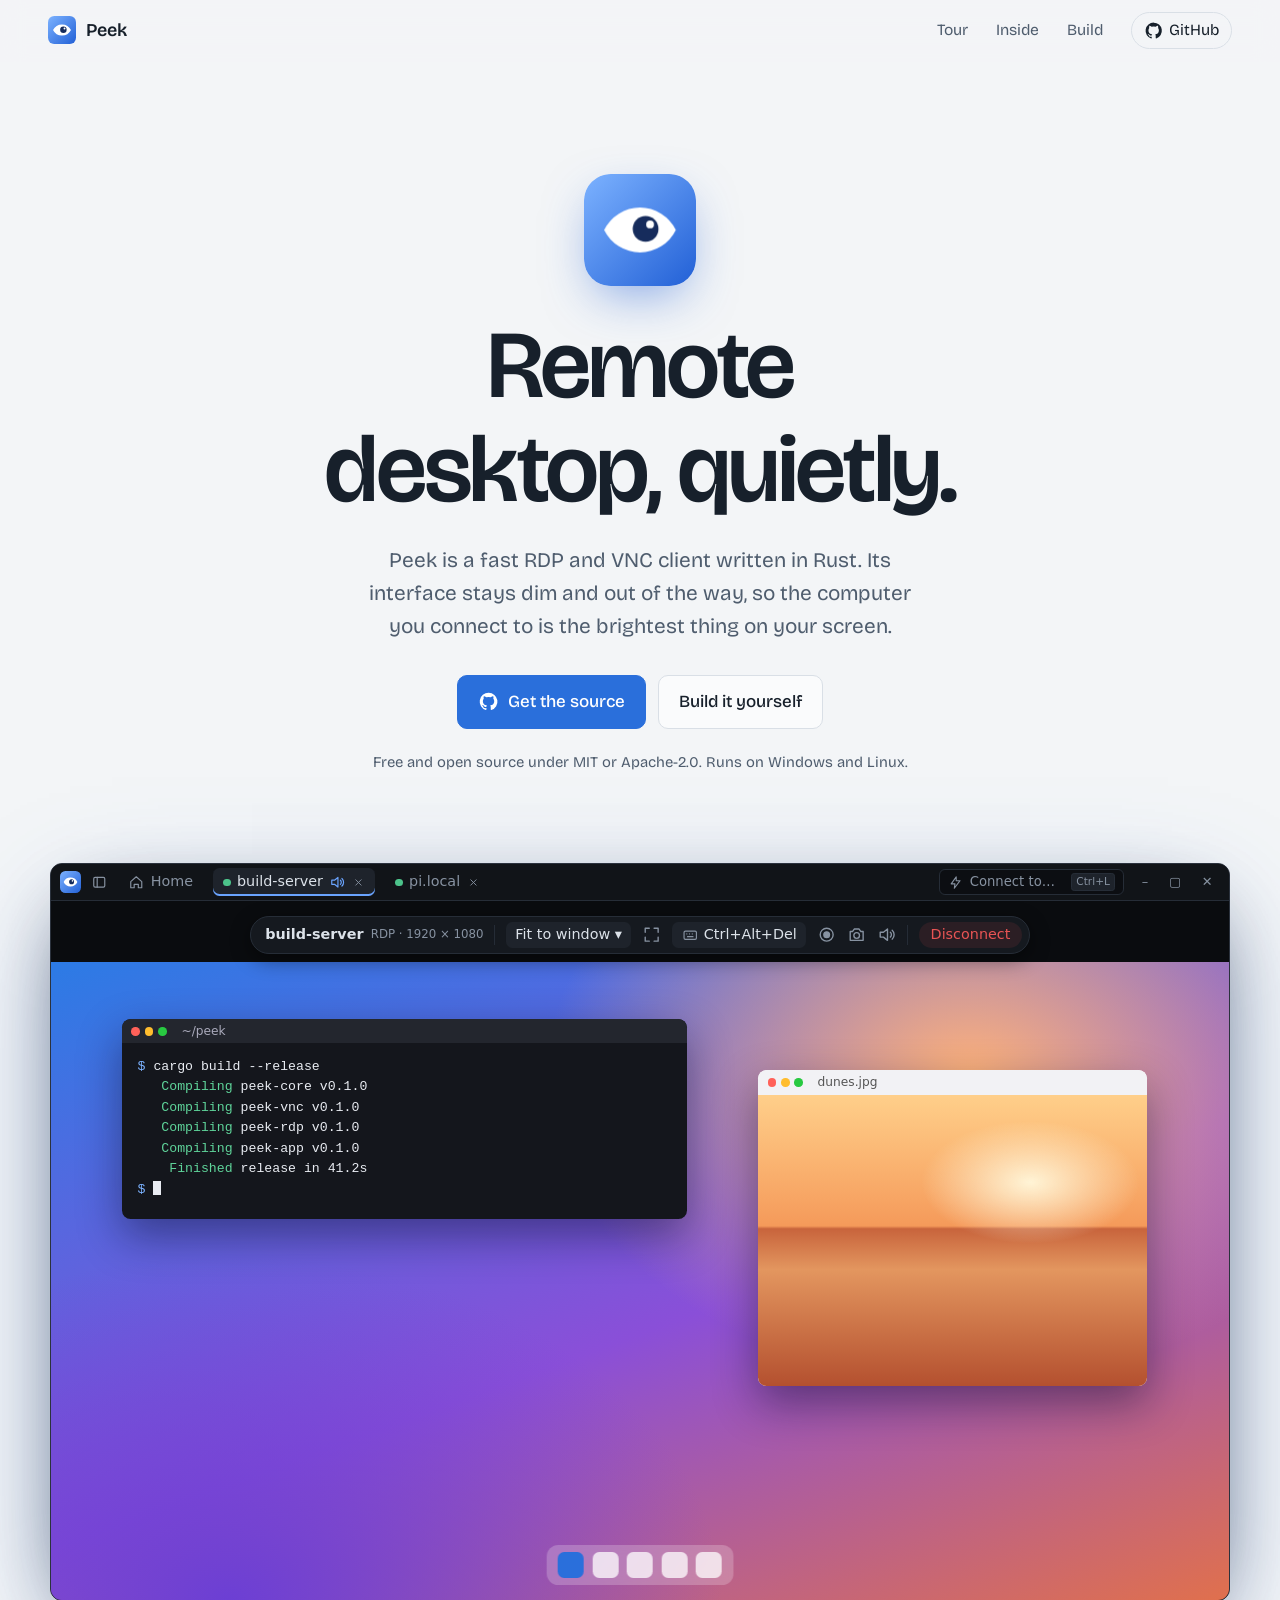
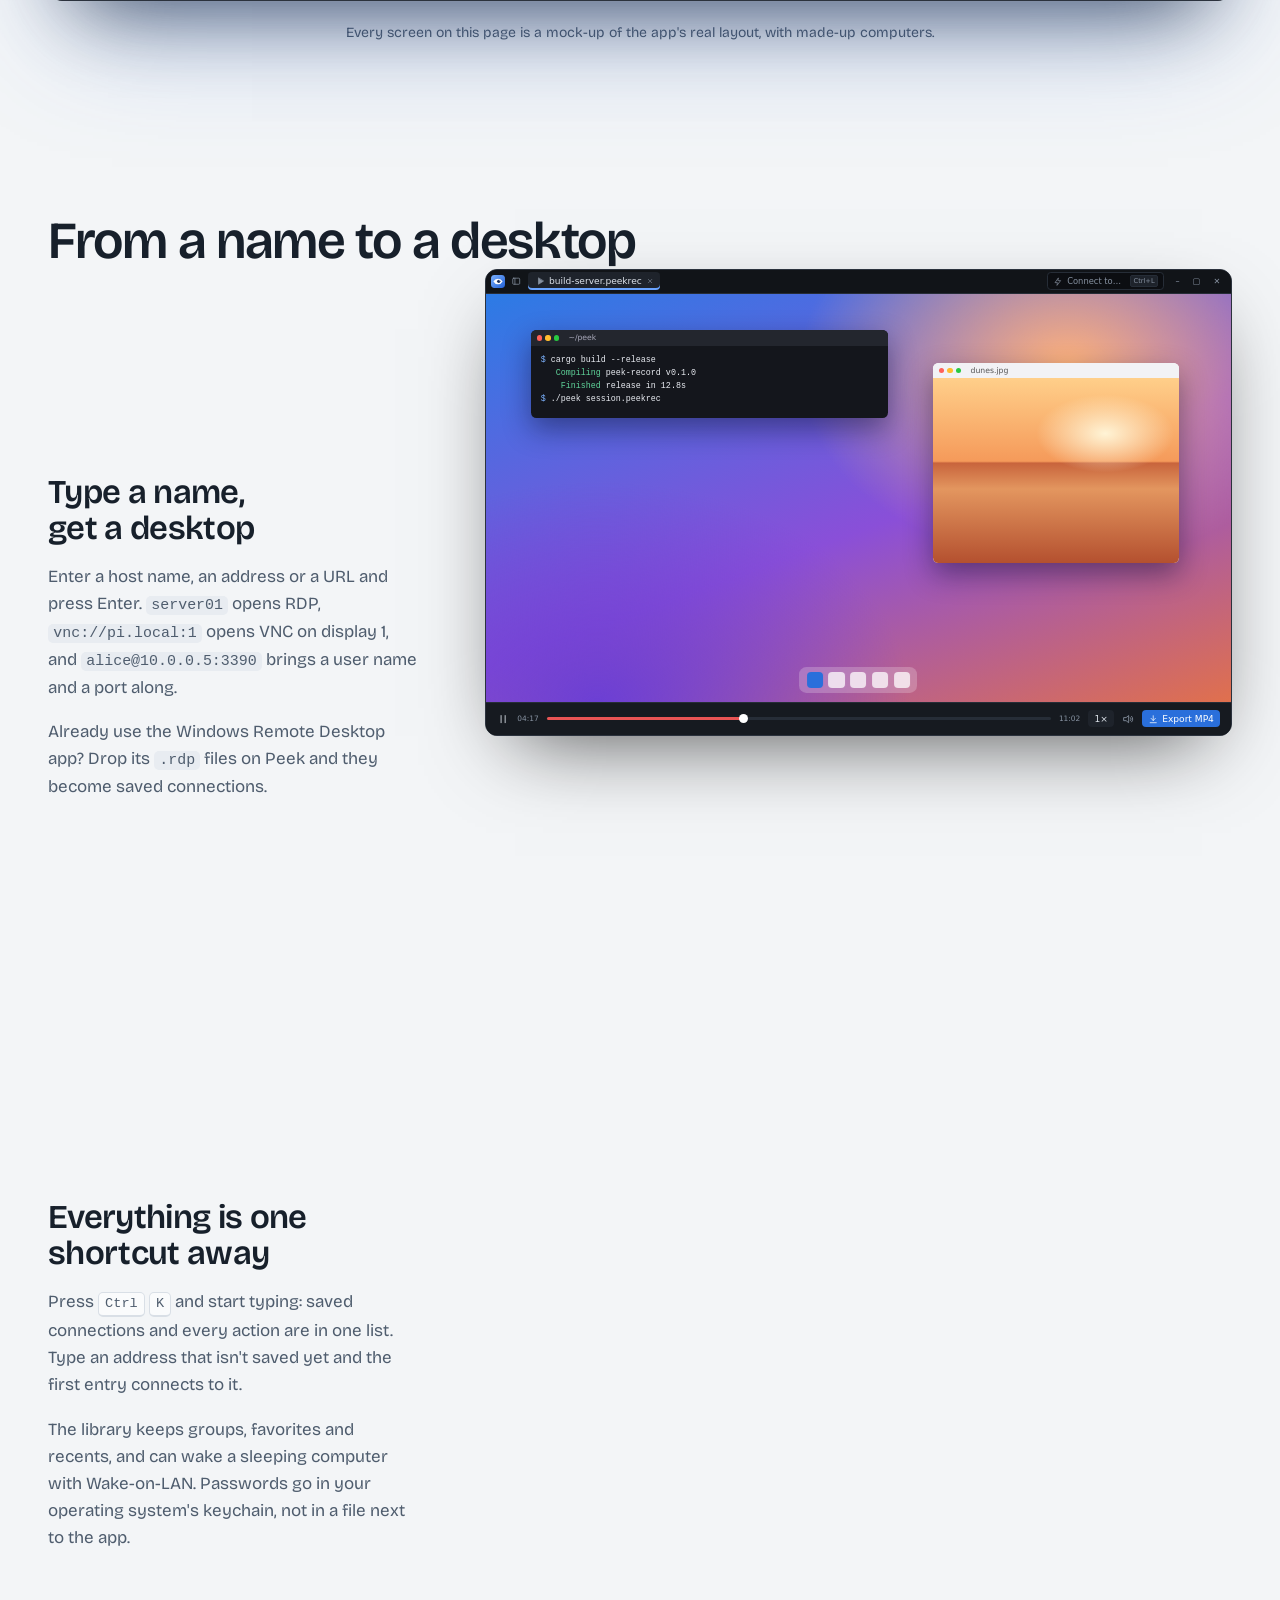
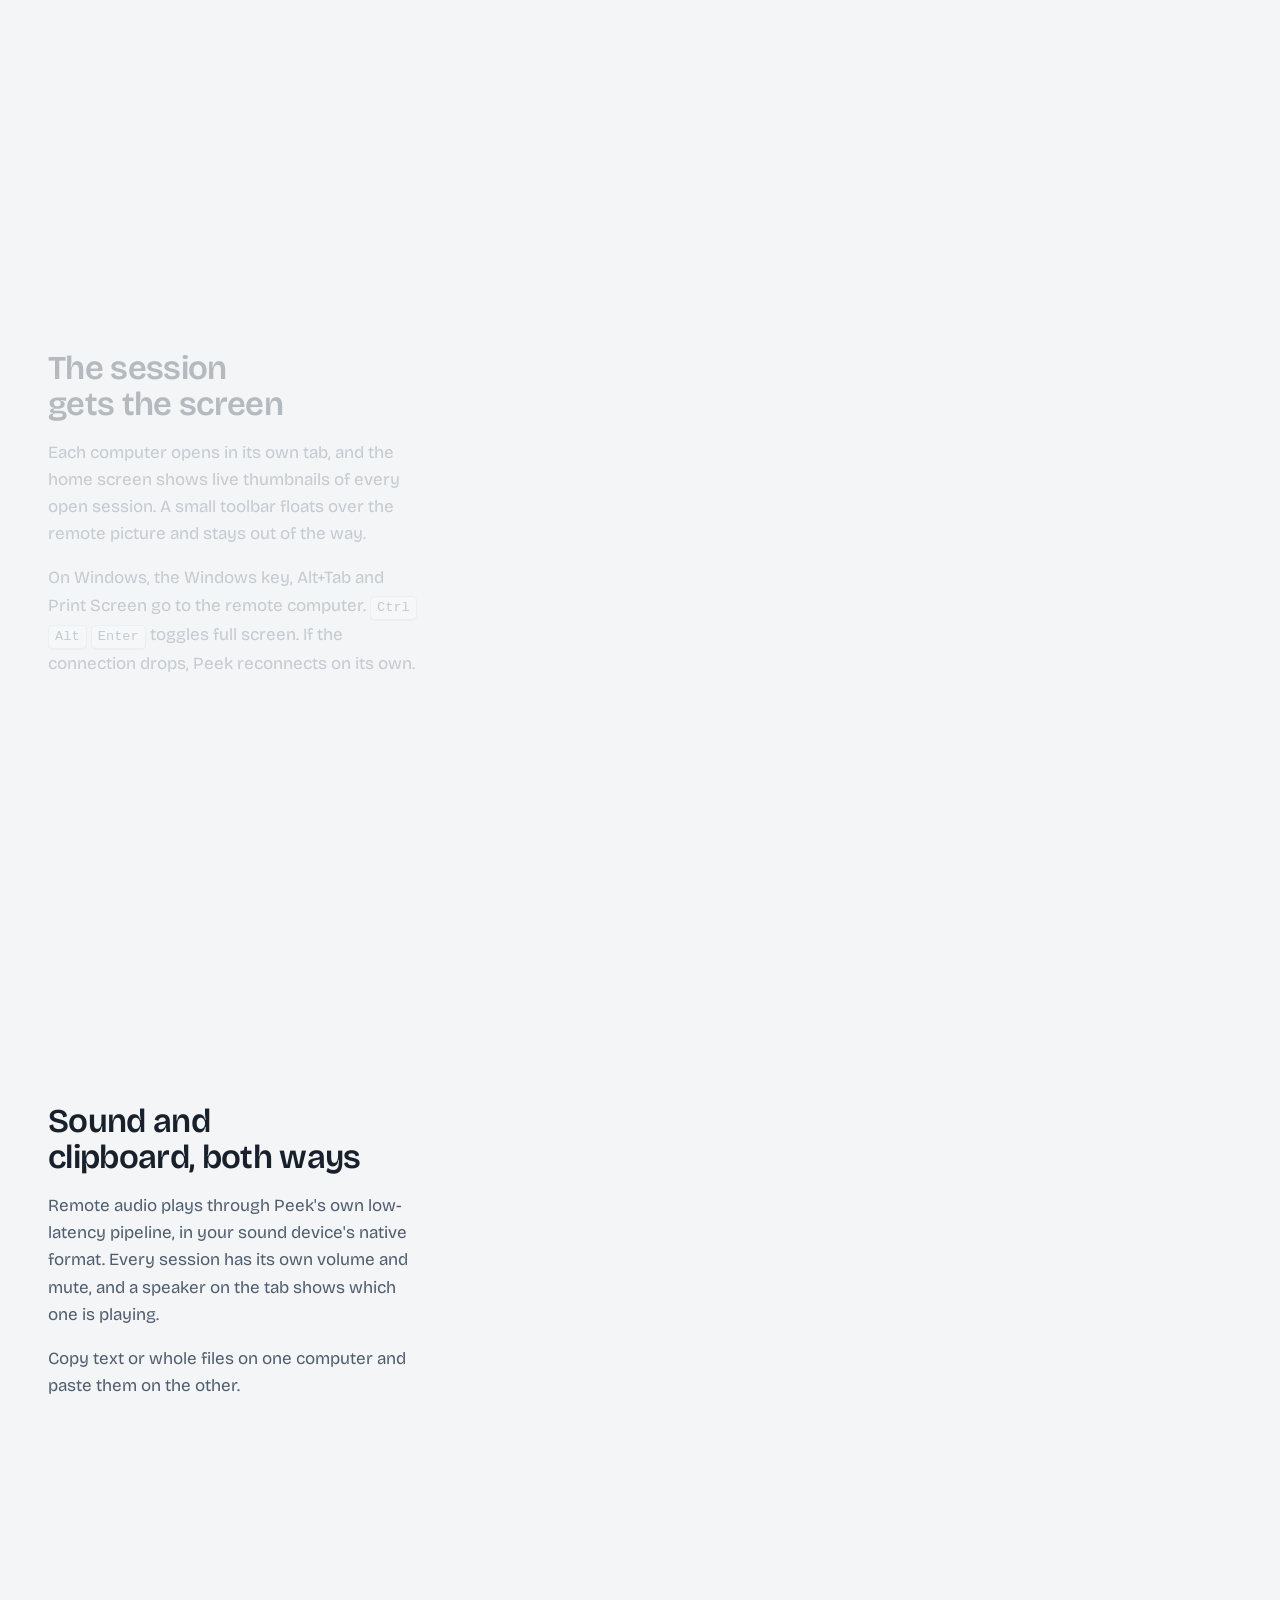
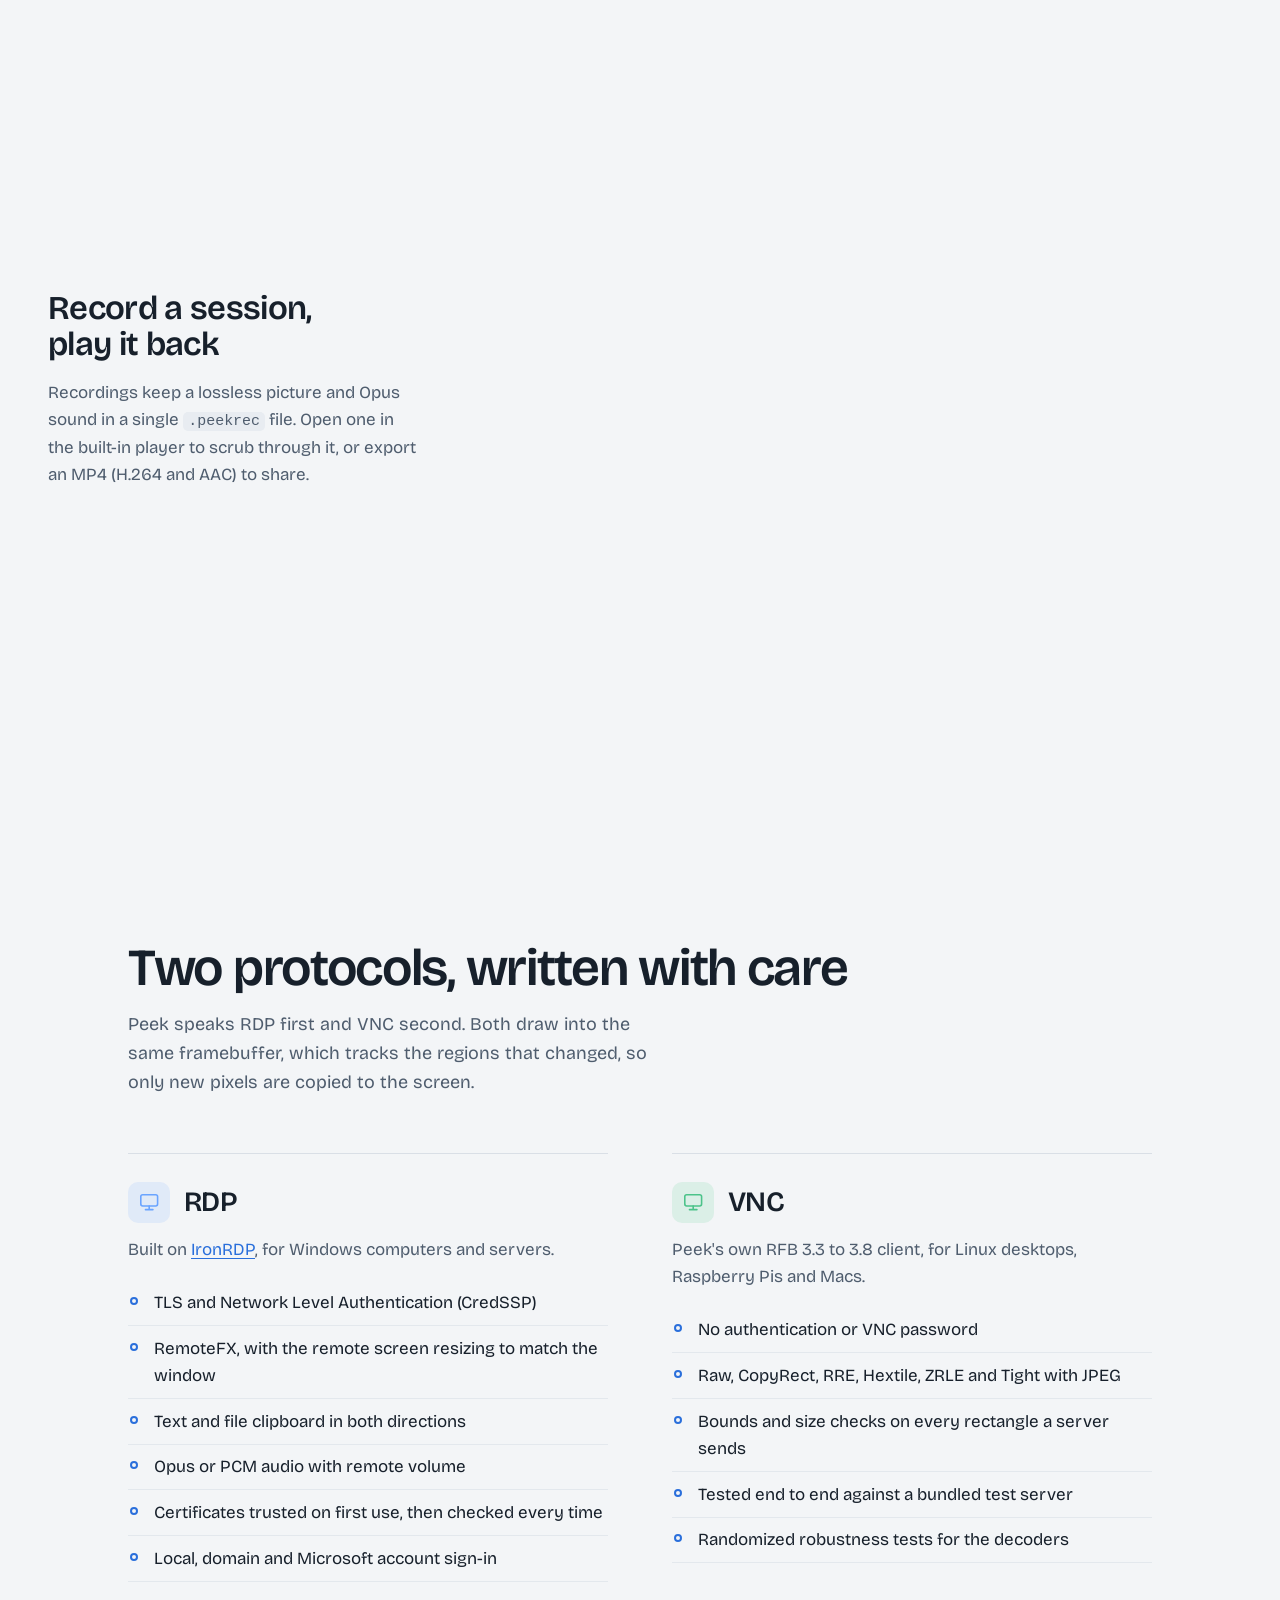
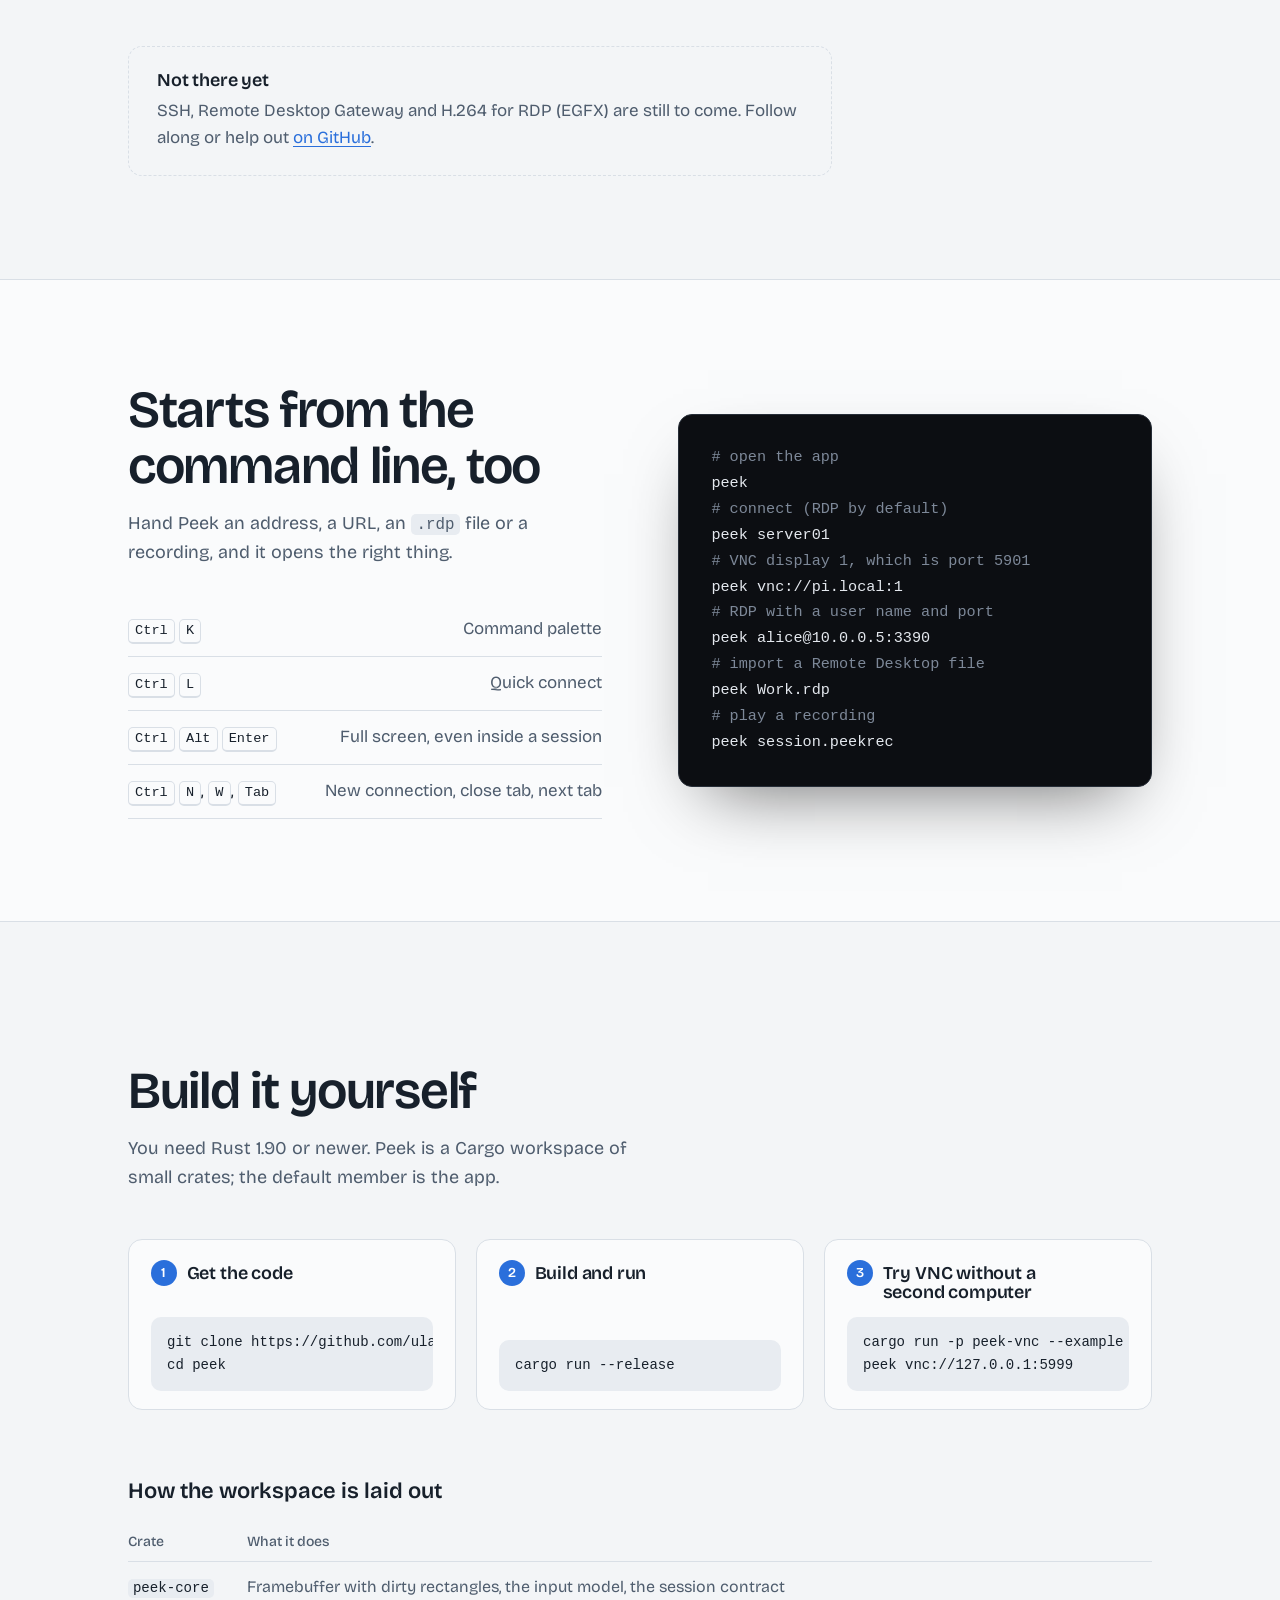
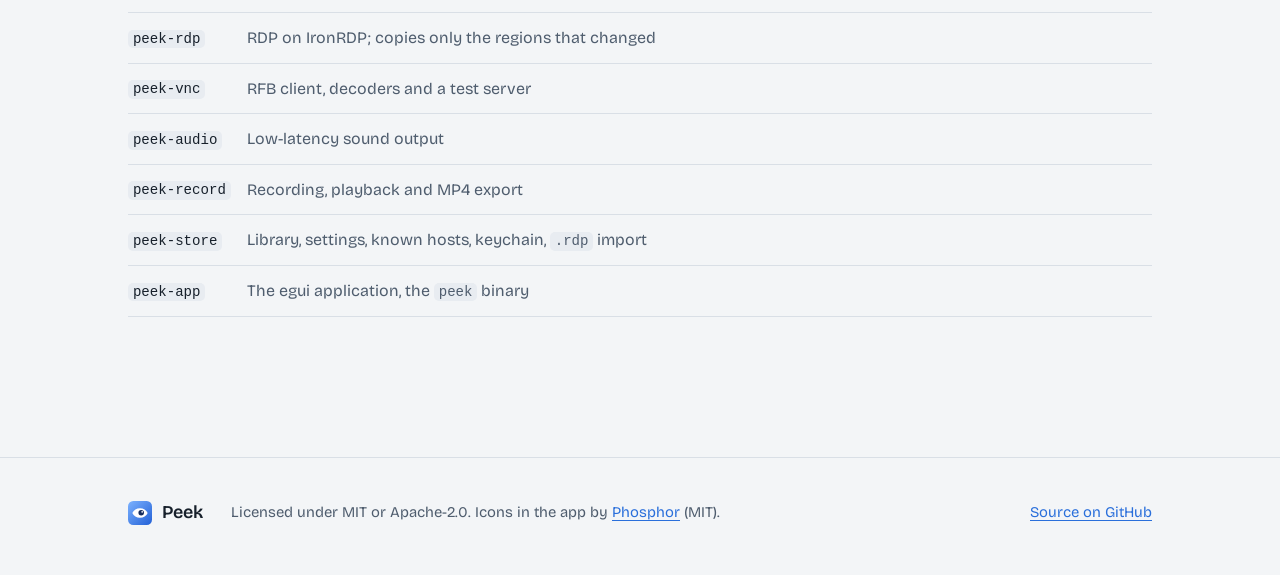
==== site/index.html @ e0d2ef99 "Site: project page in site/, published to GitHub Pages A static page (HTML, CSS, JS; no build step) " ====
<!doctype html>
<html lang="en">
<head>
<meta charset="utf-8">
<meta name="viewport" content="width=device-width, initial-scale=1">
<title>Peek, a quiet remote desktop</title>
<meta name="description" content="Peek is a fast, quiet RDP and VNC client written in Rust. Open source under MIT or Apache-2.0.">
<meta name="color-scheme" content="dark light">
<meta name="theme-color" content="#111418">
<meta property="og:title" content="Peek, a quiet remote desktop">
<meta property="og:description" content="A fast RDP and VNC client written in Rust. The interface stays dim so the remote computer is the brightest thing on screen.">
<meta property="og:type" content="website">
<link rel="icon" href="peek.svg" type="image/svg+xml">
<link rel="preconnect" href="https://fonts.googleapis.com">
<link rel="preconnect" href="https://fonts.gstatic.com" crossorigin>
<link rel="stylesheet" href="https://fonts.googleapis.com/css2?family=Bricolage+Grotesque:opsz,wght@12..96,400;12..96,500;12..96,600;12..96,700&display=swap">
<link rel="stylesheet" href="styles.css">
<script>document.documentElement.classList.add('js')</script>
</head>
<body>

<!-- Icon sprite: simple line icons drawn for this page -->
<svg width="0" height="0" style="position:absolute" aria-hidden="true">
  <defs>
    <symbol id="i-monitor" viewBox="0 0 24 24"><rect x="3" y="4" width="18" height="12" rx="2"/><path d="M8 20h8M12 16v4"/></symbol>
    <symbol id="i-search" viewBox="0 0 24 24"><circle cx="11" cy="11" r="6"/><path d="m16 16 4 4"/></symbol>
    <symbol id="i-bolt" viewBox="0 0 24 24"><path d="M13 3 5 14h6l-1 7 9-12h-6z"/></symbol>
    <symbol id="i-home" viewBox="0 0 24 24"><path d="M4 11 12 4l8 7v9h-5v-5H9v5H4z"/></symbol>
    <symbol id="i-gear" viewBox="0 0 24 24"><circle cx="12" cy="12" r="3"/><path d="M12 3v2.5M12 18.5V21M3 12h2.5M18.5 12H21M5.6 5.6l1.8 1.8M16.6 16.6l1.8 1.8M5.6 18.4l1.8-1.8M16.6 7.4l1.8-1.8"/></symbol>
    <symbol id="i-x" viewBox="0 0 24 24"><path d="m7 7 10 10M17 7 7 17"/></symbol>
    <symbol id="i-plus" viewBox="0 0 24 24"><path d="M12 5v14M5 12h14"/></symbol>
    <symbol id="i-sidebar" viewBox="0 0 24 24"><rect x="4" y="5" width="16" height="14" rx="2"/><path d="M9 5v14"/></symbol>
    <symbol id="i-expand" viewBox="0 0 24 24"><path d="M4 9V4h5M15 4h5v5M20 15v5h-5M9 20H4v-5"/></symbol>
    <symbol id="i-camera" viewBox="0 0 24 24"><path d="M4 8h3l2-3h6l2 3h3v11H4z"/><circle cx="12" cy="13" r="3.5"/></symbol>
    <symbol id="i-rec" viewBox="0 0 24 24"><circle cx="12" cy="12" r="8"/><circle cx="12" cy="12" r="3.5" fill="currentColor"/></symbol>
    <symbol id="i-keys" viewBox="0 0 24 24"><rect x="3" y="6" width="18" height="12" rx="2"/><path d="M7 10h.01M11 10h.01M15 10h.01M8 14h8"/></symbol>
    <symbol id="i-speaker" viewBox="0 0 24 24"><path d="M4 9h4l5-4v14l-5-4H4z"/><path d="M16.5 9a4 4 0 0 1 0 6M18.8 6.5a7.5 7.5 0 0 1 0 11"/></symbol>
    <symbol id="i-clip" viewBox="0 0 24 24"><rect x="6" y="5" width="12" height="16" rx="2"/><path d="M9 5V3.5h6V5"/><path d="M9 11h6M9 15h4"/></symbol>
    <symbol id="i-file" viewBox="0 0 24 24"><path d="M6 3h8l4 4v14H6z"/><path d="M14 3v4h4"/></symbol>
    <symbol id="i-play" viewBox="0 0 24 24"><path d="M8 5v14l11-7z" fill="currentColor"/></symbol>
    <symbol id="i-pause" viewBox="0 0 24 24"><path d="M8 5v14M16 5v14"/></symbol>
    <symbol id="i-down" viewBox="0 0 24 24"><path d="M12 4v11M7 10l5 5 5-5M5 20h14"/></symbol>
    <symbol id="i-star" viewBox="0 0 24 24"><path d="m12 4 2.4 5 5.4.6-4 3.7 1.1 5.4L12 16l-4.9 2.7 1.1-5.4-4-3.7 5.4-.6z"/></symbol>
    <symbol id="i-folder" viewBox="0 0 24 24"><path d="M3 7h6l2 2h10v10H3z"/></symbol>
    <symbol id="i-plug" viewBox="0 0 24 24"><path d="M5 19 9 15M15 9l4-4M8 12l4 4 3-3-4-4zM12 8l4 4"/></symbol>
    <symbol id="i-github" viewBox="0 0 24 24"><path d="M12 2a10 10 0 0 0-3.2 19.5c.5.1.7-.2.7-.5v-1.7c-2.8.6-3.4-1.3-3.4-1.3-.4-1.2-1.1-1.5-1.1-1.5-.9-.6.1-.6.1-.6 1 .1 1.5 1 1.5 1 .9 1.5 2.3 1.1 2.9.8.1-.6.4-1.1.6-1.3-2.2-.3-4.6-1.1-4.6-5 0-1.1.4-2 1-2.7-.1-.3-.4-1.3.1-2.7 0 0 .8-.3 2.8 1a9.6 9.6 0 0 1 5 0c1.9-1.3 2.8-1 2.8-1 .5 1.4.2 2.4.1 2.7.6.7 1 1.6 1 2.7 0 3.9-2.3 4.7-4.6 5 .4.3.7.9.7 1.9V21c0 .3.2.6.7.5A10 10 0 0 0 12 2z" fill="currentColor" stroke="none"/></symbol>
  </defs>
</svg>

<a class="skip" href="#main">Skip to content</a>

<header class="top">
  <a class="brand" href="#top" aria-label="Peek, back to top">
    <img src="peek.svg" alt="" width="28" height="28">
    <span>Peek</span>
  </a>
  <nav aria-label="Page">
    <a href="#tour">Tour</a>
    <a href="#inside">Inside</a>
    <a href="#build">Build</a>
    <a class="gh" href="https://github.com/ulaas/peek"><svg class="ico" aria-hidden="true"><use href="#i-github"/></svg><span>GitHub</span></a>
  </nav>
</header>

<main id="main">

<!-- ============================== Hero ============================== -->
<section class="hero" id="top" aria-labelledby="hero-title">
  <div class="hero-copy">
    <svg class="eye" viewBox="0 0 100 100" aria-hidden="true">
      <defs>
        <linearGradient id="tile" x1="0" y1="0" x2="100" y2="100" gradientUnits="userSpaceOnUse">
          <stop offset="0" stop-color="#7cb2ff"/><stop offset="1" stop-color="#2260d6"/>
        </linearGradient>
        <clipPath id="lens"><path d="M18 50A35.6 35.6 0 0 1 82 50A35.6 35.6 0 0 1 18 50Z"/></clipPath>
      </defs>
      <rect width="100" height="100" rx="22" fill="url(#tile)"/>
      <g class="lid">
        <path d="M18 50A35.6 35.6 0 0 1 82 50A35.6 35.6 0 0 1 18 50Z" fill="#fff"/>
        <g clip-path="url(#lens)">
          <g class="pupil">
            <circle cx="55" cy="49" r="11.5" fill="#162c5c"/>
            <circle cx="59" cy="45" r="3.5" fill="#fff"/>
          </g>
        </g>
      </g>
    </svg>
    <h1 id="hero-title">Remote desktop, quietly.</h1>
    <p class="lede">Peek is a fast RDP and VNC client written in Rust. Its interface stays dim and out of the way, so the computer you connect to is the brightest thing on your screen.</p>
    <div class="ctas">
      <a class="btn primary" href="https://github.com/ulaas/peek"><svg class="ico" aria-hidden="true"><use href="#i-github"/></svg>Get the source</a>
      <a class="btn" href="#build">Build it yourself</a>
    </div>
    <p class="fine">Free and open source under MIT or Apache-2.0. Runs on Windows and Linux.</p>
  </div>

  <figure class="hero-shot">
    <div class="win glow" role="img" aria-label="Peek with a remote session open: tabs across the top, a floating toolbar, and the remote computer's desktop filling the window.">
      <div class="ui">
        <div class="titlebar">
          <span class="tile"></span>
          <svg class="ico s"><use href="#i-sidebar"/></svg>
          <span class="tab"><svg class="ico s"><use href="#i-home"/></svg>Home</span>
          <span class="tab on"><i class="dot ok"></i>build-server<svg class="ico s spk"><use href="#i-speaker"/></svg><svg class="ico xs"><use href="#i-x"/></svg></span>
          <span class="tab"><i class="dot ok"></i>pi.local<svg class="ico xs"><use href="#i-x"/></svg></span>
          <span class="grow"></span>
          <span class="quick"><svg class="ico s"><use href="#i-bolt"/></svg>Connect to…<kbd>Ctrl+L</kbd></span>
          <span class="wc"><i>–</i><i>▢</i><i>✕</i></span>
        </div>
        <div class="body canvas">
          <div class="toolbar">
            <b>build-server</b><small>RDP · 1920 × 1080</small>
            <span class="sep"></span>
            <span class="chip">Fit to window ▾</span>
            <svg class="ico"><use href="#i-expand"/></svg>
            <span class="chip"><svg class="ico s"><use href="#i-keys"/></svg>Ctrl+Alt+Del</span>
            <svg class="ico"><use href="#i-rec"/></svg>
            <svg class="ico"><use href="#i-camera"/></svg>
            <svg class="ico"><use href="#i-speaker"/></svg>
            <span class="sep"></span>
            <span class="danger">Disconnect</span>
          </div>
          <div class="remote">
            <div class="rwin term">
              <div class="rbar"><i></i><i></i><i></i><span>~/peek</span></div>
              <pre><span class="p">$</span> cargo build --release
<span class="g">   Compiling</span> peek-core v0.1.0
<span class="g">   Compiling</span> peek-vnc v0.1.0
<span class="g">   Compiling</span> peek-rdp v0.1.0
<span class="g">   Compiling</span> peek-app v0.1.0
<span class="g">    Finished</span> release in 41.2s
<span class="p">$</span> <span class="cur"></span></pre>
            </div>
            <div class="rwin photo"><div class="rbar"><i></i><i></i><i></i><span>dunes.jpg</span></div><div class="pic"></div></div>
            <div class="taskbar"><i></i><i></i><i></i><i></i><i></i></div>
          </div>
        </div>
      </div>
    </div>
    <figcaption>Every screen on this page is a mock-up of the app's real layout, with made-up computers.</figcaption>
  </figure>
</section>

<!-- ============================== Tour ============================== -->
<section class="tour" id="tour" aria-labelledby="tour-title">
  <h2 id="tour-title" class="reveal">From a name to a desktop</h2>

  <div class="tour-grid">
    <div class="stage" aria-hidden="true">
      <div class="win" data-scene="home">
        <div class="ui">
          <div class="titlebar">
            <span class="tile"></span>
            <svg class="ico s"><use href="#i-sidebar"/></svg>
            <span class="tab when-home"><svg class="ico s"><use href="#i-home"/></svg>Home</span>
            <span class="tab when-sess"><svg class="ico s"><use href="#i-home"/></svg>Home</span>
            <span class="tab when-sess on"><i class="dot ok"></i>build-server<svg class="ico s spk when-sound"><use href="#i-speaker"/></svg><svg class="ico xs"><use href="#i-x"/></svg></span>
            <span class="tab when-sess"><i class="dot ok"></i>pi.local<svg class="ico xs"><use href="#i-x"/></svg></span>
            <span class="tab when-rec on"><svg class="ico s"><use href="#i-play"/></svg>build-server.peekrec<svg class="ico xs"><use href="#i-x"/></svg></span>
            <span class="grow"></span>
            <span class="quick"><svg class="ico s"><use href="#i-bolt"/></svg>Connect to…<kbd>Ctrl+L</kbd></span>
            <span class="wc"><i>–</i><i>▢</i><i>✕</i></span>
          </div>

          <!-- Home and palette share the library screen -->
          <div class="body scene scene-home">
            <aside class="side">
              <div class="side-head"><b>Connections</b><small>4</small><span class="grow"></span><svg class="ico s"><use href="#i-plus"/></svg></div>
              <div class="search"><svg class="ico s"><use href="#i-search"/></svg>Search</div>
              <small class="group">Favorites</small>
              <div class="row"><span class="badge rdp"><svg class="ico s"><use href="#i-monitor"/></svg></span><span><b>build-server</b><small>alice@build-server</small></span><svg class="ico xs fav"><use href="#i-star"/></svg></div>
              <div class="row"><span class="badge vnc"><svg class="ico s"><use href="#i-monitor"/></svg></span><span><b>pi.local</b><small>vnc://pi.local:1</small></span><svg class="ico xs fav"><use href="#i-star"/></svg></div>
              <small class="group">Lab</small>
              <div class="row"><span class="badge rdp"><svg class="ico s"><use href="#i-monitor"/></svg></span><span><b>test-win11</b><small>192.0.2.40</small></span></div>
              <div class="row"><span class="badge vnc"><svg class="ico s"><use href="#i-monitor"/></svg></span><span><b>studio-mac</b><small>198.51.100.7:5900</small></span></div>
              <div class="side-foot"><span><svg class="ico s"><use href="#i-gear"/></svg>Settings</span></div>
            </aside>
            <div class="center">
              <h4>Peek</h4>
              <p>Connect to a computer by name, address or URL.</p>
              <div class="connect"><span class="field"><svg class="ico s"><use href="#i-bolt"/></svg><span class="typed" data-words="server01|alice@10.0.0.5:3390|vnc://pi.local:1|Work.rdp">vnc://pi.local:1</span><span class="caret"></span></span><span class="go">Connect</span></div>
              <small class="group">Recent</small>
              <div class="recent">
                <div class="card"><span class="badge rdp"><svg class="ico s"><use href="#i-monitor"/></svg></span><span><b>build-server</b><small>alice@build-server</small><small>12 min ago</small></span></div>
                <div class="card"><span class="badge vnc"><svg class="ico s"><use href="#i-monitor"/></svg></span><span><b>pi.local</b><small>vnc://pi.local:1</small><small>yesterday</small></span></div>
              </div>
              <div class="actions"><span class="chip"><svg class="ico s"><use href="#i-plus"/></svg>New connection</span><span class="chip"><svg class="ico s"><use href="#i-play"/></svg>Open recording…</span><span class="chip"><svg class="ico s"><use href="#i-folder"/></svg>Recordings folder</span></div>
              <p class="hint"><kbd>Ctrl</kbd><kbd>K</kbd> Commands <kbd>Ctrl</kbd><kbd>L</kbd> Connect <kbd>Ctrl</kbd><kbd>Alt</kbd><kbd>Enter</kbd> Full screen</p>
            </div>
            <div class="palette">
              <div class="pal-in"><svg class="ico"><use href="#i-search"/></svg><span class="ph">Type a command or a computer</span><span class="caret"></span></div>
              <div class="pal-row on"><span class="badge rdp"><svg class="ico s"><use href="#i-monitor"/></svg></span>Connect: build-server (build-server)<kbd>Enter</kbd></div>
              <div class="pal-row"><span class="badge vnc"><svg class="ico s"><use href="#i-monitor"/></svg></span>Connect: pi.local (pi.local)</div>
              <div class="pal-row"><span class="badge rdp"><svg class="ico s"><use href="#i-monitor"/></svg></span>Connect: test-win11 (192.0.2.40)</div>
              <div class="pal-row"><svg class="ico s"><use href="#i-plus"/></svg>New connection…</div>
              <div class="pal-row"><svg class="ico s"><use href="#i-play"/></svg>Open recording…</div>
              <div class="pal-row"><svg class="ico s"><use href="#i-file"/></svg>Import .rdp files…</div>
              <div class="pal-row"><svg class="ico s"><use href="#i-expand"/></svg>Toggle full screen</div>
            </div>
          </div>

          <!-- Session, sound and clipboard share the remote screen -->
          <div class="body canvas scene scene-sess">
            <div class="toolbar">
              <b>build-server</b><small>RDP · 1920 × 1080</small>
              <span class="sep"></span>
              <span class="chip">Fit to window ▾</span>
              <svg class="ico"><use href="#i-expand"/></svg>
              <span class="chip"><svg class="ico s"><use href="#i-keys"/></svg>Ctrl+Alt+Del</span>
              <svg class="ico"><use href="#i-rec"/></svg>
              <svg class="ico"><use href="#i-camera"/></svg>
              <svg class="ico vol-btn"><use href="#i-speaker"/></svg>
              <span class="sep"></span>
              <span class="danger">Disconnect</span>
              <div class="vol"><svg class="ico s"><use href="#i-speaker"/></svg><span class="slider"><i></i></span><small>72%</small><span class="chip">Mute</span></div>
            </div>
            <div class="remote">
              <div class="rwin term">
                <div class="rbar"><i></i><i></i><i></i><span>~/peek</span></div>
                <pre><span class="p">$</span> cargo test --workspace
<span class="g">     Running</span> peek-vnc decoders
test zrle_roundtrip ... <span class="g">ok</span>
test tight_jpeg ... <span class="g">ok</span>
test hextile_bounds ... <span class="g">ok</span>
<span class="g">test result:</span> ok. 128 passed
<span class="p">$</span> <span class="cur"></span></pre>
              </div>
              <div class="rwin photo"><div class="rbar"><i></i><i></i><i></i><span>dunes.jpg</span></div><div class="pic"></div></div>
              <div class="rwin files">
                <div class="rbar"><i></i><i></i><i></i><span>Downloads</span></div>
                <ul><li><svg class="ico s"><use href="#i-file"/></svg>notes.md</li><li><svg class="ico s"><use href="#i-file"/></svg>diagram.png</li><li><svg class="ico s"><use href="#i-file"/></svg>report.pdf</li></ul>
              </div>
              <div class="taskbar"><i></i><i></i><i></i><i></i><i></i></div>
            </div>
            <div class="toast"><svg class="ico s"><use href="#i-clip"/></svg>3 files copied from build-server</div>
          </div>

          <!-- Recording player -->
          <div class="body canvas scene scene-rec">
            <div class="remote dim">
              <div class="rwin term">
                <div class="rbar"><i></i><i></i><i></i><span>~/peek</span></div>
                <pre><span class="p">$</span> cargo build --release
<span class="g">   Compiling</span> peek-record v0.1.0
<span class="g">    Finished</span> release in 12.8s
<span class="p">$</span> ./peek session.peekrec</pre>
              </div>
              <div class="rwin photo"><div class="rbar"><i></i><i></i><i></i><span>dunes.jpg</span></div><div class="pic"></div></div>
              <div class="taskbar"><i></i><i></i><i></i><i></i><i></i></div>
            </div>
            <div class="player">
              <svg class="ico"><use href="#i-pause"/></svg>
              <small>04:17</small>
              <span class="track"><i class="done"></i><i class="knob"></i></span>
              <small>11:02</small>
              <span class="chip">1×</span>
              <svg class="ico"><use href="#i-speaker"/></svg>
              <span class="chip accent"><svg class="ico s"><use href="#i-down"/></svg>Export MP4</span>
            </div>
          </div>
        </div>
      </div>
    </div>

    <div class="chapters">
      <article class="chapter" data-scene="home">
        <h3>Type a name, get a desktop</h3>
        <p>Enter a host name, an address or a URL and press Enter. <code>server01</code> opens RDP, <code>vnc://pi.local:1</code> opens VNC on display 1, and <code>alice@10.0.0.5:3390</code> brings a user name and a port along.</p>
        <p>Already use the Windows Remote Desktop app? Drop its <code>.rdp</code> files on Peek and they become saved connections.</p>
      </article>
      <article class="chapter" data-scene="palette">
        <h3>Everything is one shortcut away</h3>
        <p>Press <kbd>Ctrl</kbd> <kbd>K</kbd> and start typing: saved connections and every action are in one list. Type an address that isn't saved yet and the first entry connects to it.</p>
        <p>The library keeps groups, favorites and recents, and can wake a sleeping computer with Wake-on-LAN. Passwords go in your operating system's keychain, not in a file next to the app.</p>
      </article>
      <article class="chapter" data-scene="session">
        <h3>The session gets the screen</h3>
        <p>Each computer opens in its own tab, and the home screen shows live thumbnails of every open session. A small toolbar floats over the remote picture and stays out of the way.</p>
        <p>On Windows, the Windows key, Alt+Tab and Print Screen go to the remote computer. <kbd>Ctrl</kbd> <kbd>Alt</kbd> <kbd>Enter</kbd> toggles full screen. If the connection drops, Peek reconnects on its own.</p>
      </article>
      <article class="chapter" data-scene="sound">
        <h3>Sound and clipboard, both ways</h3>
        <p>Remote audio plays through Peek's own low-latency pipeline, in your sound device's native format. Every session has its own volume and mute, and a speaker on the tab shows which one is playing.</p>
        <p>Copy text or whole files on one computer and paste them on the other.</p>
      </article>
      <article class="chapter" data-scene="rec">
        <h3>Record a session, play it back</h3>
        <p>Recordings keep a lossless picture and Opus sound in a single <code>.peekrec</code> file. Open one in the built-in player to scrub through it, or export an MP4 (H.264 and AAC) to share.</p>
      </article>
    </div>
  </div>
</section>

<!-- ============================== Inside ============================== -->
<section class="inside" id="inside" aria-labelledby="inside-title">
  <div class="wrap">
    <h2 id="inside-title" class="reveal">Two protocols, written with care</h2>
    <p class="sub reveal">Peek speaks RDP first and VNC second. Both draw into the same framebuffer, which tracks the regions that changed, so only new pixels are copied to the screen.</p>

    <div class="protos">
      <div class="proto reveal">
        <h3><span class="badge rdp lg"><svg class="ico"><use href="#i-monitor"/></svg></span>RDP</h3>
        <p>Built on <a href="https://github.com/Devolutions/IronRDP">IronRDP</a>, for Windows computers and servers.</p>
        <ul>
          <li>TLS and Network Level Authentication (CredSSP)</li>
          <li>RemoteFX, with the remote screen resizing to match the window</li>
          <li>Text and file clipboard in both directions</li>
          <li>Opus or PCM audio with remote volume</li>
          <li>Certificates trusted on first use, then checked every time</li>
          <li>Local, domain and Microsoft account sign-in</li>
        </ul>
      </div>
      <div class="proto reveal">
        <h3><span class="badge vnc lg"><svg class="ico"><use href="#i-monitor"/></svg></span>VNC</h3>
        <p>Peek's own RFB 3.3 to 3.8 client, for Linux desktops, Raspberry Pis and Macs.</p>
        <ul>
          <li>No authentication or VNC password</li>
          <li>Raw, CopyRect, RRE, Hextile, ZRLE and Tight with JPEG</li>
          <li>Bounds and size checks on every rectangle a server sends</li>
          <li>Tested end to end against a bundled test server</li>
          <li>Randomized robustness tests for the decoders</li>
        </ul>
      </div>
    </div>

    <div class="status reveal">
      <h3>Not there yet</h3>
      <p>SSH, Remote Desktop Gateway and H.264 for RDP (EGFX) are still to come. Follow along or help out <a href="https://github.com/ulaas/peek">on GitHub</a>.</p>
    </div>
  </div>
</section>

<!-- ============================== Command line ============================== -->
<section class="cli" aria-labelledby="cli-title">
  <div class="wrap split">
    <div>
      <h2 id="cli-title" class="reveal">Starts from the command line, too</h2>
      <p class="sub reveal">Hand Peek an address, a URL, an <code>.rdp</code> file or a recording, and it opens the right thing.</p>
      <dl class="keys reveal">
        <div><dt><kbd>Ctrl</kbd> <kbd>K</kbd></dt><dd>Command palette</dd></div>
        <div><dt><kbd>Ctrl</kbd> <kbd>L</kbd></dt><dd>Quick connect</dd></div>
        <div><dt><kbd>Ctrl</kbd> <kbd>Alt</kbd> <kbd>Enter</kbd></dt><dd>Full screen, even inside a session</dd></div>
        <div><dt><kbd>Ctrl</kbd> <kbd>N</kbd>, <kbd>W</kbd>, <kbd>Tab</kbd></dt><dd>New connection, close tab, next tab</dd></div>
      </dl>
    </div>
    <div class="term-card reveal" role="region" aria-label="Command line examples">
<pre><code><span class="c"># open the app</span>
peek
<span class="c"># connect (RDP by default)</span>
peek server01
<span class="c"># VNC display 1, which is port 5901</span>
peek vnc://pi.local:1
<span class="c"># RDP with a user name and port</span>
peek alice@10.0.0.5:3390
<span class="c"># import a Remote Desktop file</span>
peek Work.rdp
<span class="c"># play a recording</span>
peek session.peekrec</code></pre>
    </div>
  </div>
</section>

<!-- ============================== Build ============================== -->
<section class="build" id="build" aria-labelledby="build-title">
  <div class="wrap">
    <h2 id="build-title" class="reveal">Build it yourself</h2>
    <p class="sub reveal">You need Rust 1.90 or newer. Peek is a Cargo workspace of small crates; the default member is the app.</p>
    <ol class="steps">
      <li class="reveal"><h3>Get the code</h3><pre><code>git clone https://github.com/ulaas/peek
cd peek</code></pre></li>
      <li class="reveal"><h3>Build and run</h3><pre><code>cargo run --release</code></pre></li>
      <li class="reveal"><h3>Try VNC without a second computer</h3><pre><code>cargo run -p peek-vnc --example testserver -- 5999
peek vnc://127.0.0.1:5999</code></pre></li>
    </ol>

    <table class="crates reveal">
      <caption>How the workspace is laid out</caption>
      <thead><tr><th scope="col">Crate</th><th scope="col">What it does</th></tr></thead>
      <tbody>
        <tr><td><code>peek-core</code></td><td>Framebuffer with dirty rectangles, the input model, the session contract</td></tr>
        <tr><td><code>peek-rdp</code></td><td>RDP on IronRDP; copies only the regions that changed</td></tr>
        <tr><td><code>peek-vnc</code></td><td>RFB client, decoders and a test server</td></tr>
        <tr><td><code>peek-audio</code></td><td>Low-latency sound output</td></tr>
        <tr><td><code>peek-record</code></td><td>Recording, playback and MP4 export</td></tr>
        <tr><td><code>peek-store</code></td><td>Library, settings, known hosts, keychain, <code>.rdp</code> import</td></tr>
        <tr><td><code>peek-app</code></td><td>The egui application, the <code>peek</code> binary</td></tr>
      </tbody>
    </table>
  </div>
</section>

</main>

<footer class="foot">
  <div class="wrap">
    <a class="brand" href="#top"><img src="peek.svg" alt="" width="24" height="24"><span>Peek</span></a>
    <p>Licensed under MIT or Apache-2.0. Icons in the app by <a href="https://phosphoricons.com">Phosphor</a> (MIT).</p>
    <p><a href="https://github.com/ulaas/peek">Source on GitHub</a></p>
  </div>
</footer>

<script src="main.js" defer></script>
</body>
</html>
---- site/styles.css ----
/* Peek site. The page borrows the app's own palette (crates/peek-app/src/theme.rs):
   quiet neutrals and one blue accent, so the mocked remote screens are the brightest
   thing on the page. Dark by default; a light variant follows the system setting. */

:root {
  --bg: #111418;
  --panel: #161a20;
  --faint: #1e232b;
  --line: #262d37;
  --text: #dce2e9;
  --muted: #929eae;
  --accent: #6aa4ff;
  --accent-ink: #0d1a33;
  --btn: #2a6fdb;
  --ok: #4cc38a;
  --warn: #f0b04a;
  --danger: #e85454;
  --glow: rgba(106, 164, 255, .16);

  --f-display: "Bricolage Grotesque", ui-sans-serif, system-ui, sans-serif;
  --f-mono: "Cascadia Mono", ui-monospace, "SFMono-Regular", Menlo, Consolas, monospace;
  --gutter: clamp(16px, 4vw, 48px);
  --measure: 34rem;
  color-scheme: dark;
}

@media (prefers-color-scheme: light) {
  :root {
    --bg: #f3f5f7;
    --panel: #fafbfc;
    --faint: #e8ecf1;
    --line: #d9dfe6;
    --text: #17202b;
    --muted: #4f5d6e;
    --accent: #2a6fdb;
    --accent-ink: #ffffff;
    --glow: rgba(42, 111, 219, .14);
    color-scheme: light;
  }
}

*, *::before, *::after { box-sizing: border-box; }
html { scroll-behavior: smooth; -webkit-text-size-adjust: 100%; }
@media (prefers-reduced-motion: reduce) { html { scroll-behavior: auto; } }

body {
  margin: 0;
  background: var(--bg);
  color: var(--text);
  font-family: var(--f-display);
  font-optical-sizing: auto;
  font-size: 1.0625rem;
  line-height: 1.6;
  overflow-x: clip;
}

h1, h2, h3 { line-height: 1.08; margin: 0; font-weight: 600; text-wrap: balance; }
h2 { font-size: clamp(2rem, 4.4vw, 3.25rem); letter-spacing: -0.025em; }
h3 { font-size: 1.375rem; letter-spacing: -0.01em; }
p { margin: 0 0 1em; text-wrap: pretty; }
a { color: var(--accent); text-underline-offset: .2em; text-decoration-thickness: 1px; }
a:hover { text-decoration-thickness: 2px; }
code { font-family: var(--f-mono); font-size: .88em; background: var(--faint); padding: .1em .35em; border-radius: 5px; }
pre code { background: none; padding: 0; font-size: inherit; }
kbd {
  font-family: var(--f-mono); font-size: .8em;
  display: inline-block; padding: .05em .45em; border-radius: 5px;
  border: 1px solid var(--line); border-bottom-width: 2px; background: var(--panel);
  line-height: 1.5;
}

:focus-visible { outline: 2px solid var(--accent); outline-offset: 3px; border-radius: 4px; }

.skip {
  position: absolute; left: 12px; top: -60px; z-index: 50;
  background: var(--btn); color: #fff; padding: 8px 14px; border-radius: 8px;
}
.skip:focus { top: 12px; }

.ico { width: 1.25em; height: 1.25em; fill: none; stroke: currentColor; stroke-width: 1.7; stroke-linecap: round; stroke-linejoin: round; flex: none; }

.wrap { max-width: 1120px; margin: 0 auto; padding: 0 var(--gutter); }
.sub { color: var(--muted); max-width: var(--measure); font-size: 1.125rem; margin-top: .9rem; }

/* ---------------------------------------------------------------- Top bar */
.top {
  position: sticky; top: 0; z-index: 20;
  display: flex; align-items: center; justify-content: space-between; gap: 16px;
  padding: 12px var(--gutter);
  background: color-mix(in srgb, var(--bg) 82%, transparent);
  backdrop-filter: blur(12px); -webkit-backdrop-filter: blur(12px);
  border-bottom: 1px solid transparent;
  transition: border-color .2s;
}
.top.scrolled { border-bottom-color: var(--line); }
.brand { display: inline-flex; align-items: center; gap: 10px; color: var(--text); text-decoration: none; font-weight: 600; font-size: 1.125rem; }
.top nav { display: flex; align-items: center; gap: clamp(10px, 2.5vw, 28px); }
.top nav a { color: var(--muted); text-decoration: none; font-size: .975rem; }
.top nav a:hover { color: var(--text); }
.top nav .gh { display: inline-flex; align-items: center; gap: 6px; color: var(--text); border: 1px solid var(--line); padding: 5px 12px; border-radius: 999px; }
@media (max-width: 560px) { .top nav a:not(.gh) { display: none; } }

/* ---------------------------------------------------------------- Hero */
.hero { padding: clamp(48px, 9vw, 112px) var(--gutter) 40px; max-width: 1280px; margin: 0 auto; }
.hero-copy { max-width: 46rem; margin: 0 auto; text-align: center; }
.eye { width: clamp(76px, 11vw, 112px); height: auto; display: block; margin: 0 auto 28px; border-radius: 24%; box-shadow: 0 18px 50px -12px rgba(34, 96, 214, .55); }
.pupil { transition: transform .18s ease-out; }
.lid { transform-origin: 50px 50px; transform-box: view-box; }
.js .eye .lid { animation: open 1.1s .15s cubic-bezier(.3, .7, .2, 1) both; }
@keyframes open { 0% { transform: scaleY(.06); } 55% { transform: scaleY(1.04); } 100% { transform: scaleY(1); } }
.eye .lid.blink { animation: blink .22s ease-in-out; }
@keyframes blink { 50% { transform: scaleY(.08); } }

h1 {
  font-size: clamp(2.9rem, 8vw, 6rem);
  letter-spacing: -0.028em;
  font-weight: 600;
}
.lede { font-size: clamp(1.125rem, 1.8vw, 1.3rem); color: var(--muted); max-width: 36rem; margin: 1.4rem auto 2rem; }
.ctas { display: flex; flex-wrap: wrap; gap: 12px; justify-content: center; }
.btn {
  display: inline-flex; align-items: center; gap: 8px;
  padding: 12px 20px; border-radius: 10px; font-weight: 500; text-decoration: none;
  color: var(--text); border: 1px solid var(--line); background: var(--panel);
  transition: background .15s, border-color .15s;
}
.btn:hover { border-color: var(--muted); }
.btn.primary { background: var(--btn); border-color: var(--btn); color: #fff; }
.btn.primary:hover { background: #3a7ce6; }
.fine { color: var(--muted); font-size: .925rem; margin-top: 1.4rem; }

.hero-shot { margin: clamp(48px, 7vw, 88px) auto 0; max-width: 1180px; }
.hero-shot figcaption { text-align: center; color: var(--muted); font-size: .875rem; margin-top: 22px; }
.js .hero-shot .win { animation: rise 1.1s .45s cubic-bezier(.2, .7, .2, 1) both; }
@keyframes rise { from { opacity: 0; transform: translateY(40px) scale(.97); } to { opacity: 1; transform: none; } }

/* ---------------------------------------------------------------- Window mock-up
   Everything inside .ui is sized in em, and .ui's font size follows the window
   width (container units), so the mock scales like a screenshot. The mock keeps
   the app's dark theme in both page themes, like a real screenshot would. */
.win {
  container-type: inline-size;
  border-radius: 12px;
  border: 1px solid #2b323d;
  background: #111418;
  overflow: hidden;
  box-shadow: 0 30px 80px -30px rgba(0, 0, 0, .7);
  aspect-ratio: 16 / 10;
}
.win.glow { box-shadow: 0 0 0 1px rgba(255,255,255,.02), 0 40px 120px -20px rgba(64, 120, 220, .38), 0 30px 80px -30px rgba(0, 0, 0, .8); }
.ui {
  --u-bg: #111418; --u-panel: #161a20; --u-faint: #1e232b; --u-line: #262d37; --u-text: #dce2e9; --u-weak: #8792a1;
  font-family: "Segoe UI", system-ui, -apple-system, sans-serif;
  font-size: calc(100cqw / 82);
  line-height: 1.35;
  color: var(--u-text);
  height: 100%;
  display: flex; flex-direction: column;
  position: relative;
  user-select: none;
}
.ui .ico { width: 1.35em; height: 1.35em; color: var(--u-weak); }
.ui .ico.s { width: 1.15em; height: 1.15em; }
.ui .ico.xs { width: .9em; height: .9em; }
.ui small { font-size: .82em; color: var(--u-weak); }
.ui kbd { font-family: inherit; font-size: .8em; background: var(--u-faint); border: 1px solid var(--u-line); border-bottom-width: 1px; color: var(--u-weak); padding: 0 .4em; border-radius: .3em; margin-left: .2em; }
.ui .grow { flex: 1; }
.ui .group { display: block; text-transform: none; font-size: .78em; color: var(--u-weak); margin: 1.2em 0 .5em; letter-spacing: .02em; }

.titlebar { display: flex; align-items: center; gap: .7em; height: 2.6em; padding: 0 .6em; border-bottom: 1px solid var(--u-line); background: var(--u-bg); flex: none; position: relative; z-index: 3; }
.tile { width: 1.5em; height: 1.5em; border-radius: .38em; background: url(peek.svg) center / cover; }
.tab { display: inline-flex; align-items: center; gap: .45em; padding: .3em .7em; border-radius: .45em; color: var(--u-weak); white-space: nowrap; }
.tab.on { background: var(--u-faint); color: var(--u-text); box-shadow: inset 0 -2px 0 #6aa4ff; }
.tab .spk { color: #6aa4ff; }
.dot { width: .5em; height: .5em; border-radius: 50%; display: inline-block; }
.dot.ok { background: #4cc38a; }
.quick { display: inline-flex; align-items: center; gap: .5em; border: 1px solid var(--u-line); background: #0c0e12; border-radius: .45em; padding: .25em .6em; color: var(--u-weak); font-size: .92em; min-width: 14em; }
.quick kbd { margin-left: auto; }
.wc { display: inline-flex; gap: 1.6em; color: var(--u-weak); font-size: .9em; padding: 0 .6em; }
.wc i { font-style: normal; }

.body { flex: 1; position: relative; min-height: 0; overflow: hidden; }
.canvas { background: #0a0c0f; }

/* Floating session toolbar */
.toolbar {
  position: absolute; top: 1em; left: 50%; transform: translateX(-50%); z-index: 2;
  display: flex; align-items: center; gap: .75em; white-space: nowrap;
  background: rgba(22, 26, 32, .94); border: 1px solid var(--u-line); border-radius: 2em;
  padding: .35em .5em .35em 1em; box-shadow: 0 .4em 1.4em rgba(0, 0, 0, .45);
}
.toolbar small { margin-left: -.3em; }
.toolbar .sep { width: 1px; height: 1.4em; background: var(--u-line); }
.chip { display: inline-flex; align-items: center; gap: .4em; background: var(--u-faint); border-radius: .45em; padding: .25em .65em; white-space: nowrap; }
.chip.accent { background: #2a6fdb; color: #fff; }
.chip.accent .ico { color: #fff; }
.danger { color: #e85454; padding: .25em .8em; border-radius: 1.4em; background: rgba(232, 84, 84, .1); }

/* The remote computer: the only bright thing in the window */
.remote {
  position: absolute; inset: 4.2em 0 0;
  background:
    radial-gradient(60% 80% at 78% 18%, #ffb37a 0%, transparent 60%),
    radial-gradient(70% 90% at 15% 100%, #6c3fd4 0%, transparent 60%),
    linear-gradient(160deg, #2c7be5 0%, #8a4fd8 55%, #e0704d 100%);
}
.remote.dim { inset: 0 0 3.6em; }
.rwin { position: absolute; border-radius: .6em; overflow: hidden; box-shadow: 0 1.2em 3em rgba(10, 10, 40, .45); }
.rbar { display: flex; align-items: center; gap: .4em; height: 2em; padding: 0 .8em; background: #f2f2f5; color: #555; font-size: .85em; }
.rbar i { width: .7em; height: .7em; border-radius: 50%; background: #d0d0d6; }
.rbar i:first-child { background: #ff6159; }
.rbar i:nth-child(2) { background: #ffbd2e; }
.rbar i:nth-child(3) { background: #28c941; }
.rbar span { margin-left: .8em; }
.term { left: 6%; top: 9%; width: 48%; background: #14161c; }
.term .rbar { background: #23262e; color: #aab; }
.term pre { font-variant-ligatures: none; margin: 0; padding: 1em 1.2em 1.4em; font-family: "Cascadia Mono", ui-monospace, Menlo, Consolas, monospace; font-size: .92em; line-height: 1.55; color: #e9ecf2; white-space: pre; }
.term .p { color: #7cb2ff; }
.term .g { color: #5fd49a; }
.cur { display: inline-block; width: .55em; height: 1.1em; background: #e9ecf2; vertical-align: -.2em; }
.js .cur { animation: caret 1.1s steps(1) infinite; }
@keyframes caret { 50% { opacity: 0; } }
.photo { right: 7%; top: 17%; width: 33%; background: #fff; }
.pic { aspect-ratio: 4 / 3; background:
  radial-gradient(40% 30% at 70% 30%, #fff4d6, transparent 70%),
  linear-gradient(180deg, #ffcf8a 0%, #f59a5a 45%, #c8643c 46%, #e3965f 60%, #b4502f 100%); }
.files { right: 18%; top: 62%; width: 24%; background: #fff; color: #222; }
.files ul { list-style: none; margin: 0; padding: .5em .8em .8em; }
.files li { display: flex; align-items: center; gap: .5em; padding: .3em .2em; font-size: .9em; }
.files li .ico { color: #2a6fdb; }
.files li:nth-child(-n+3) { background: rgba(42, 111, 219, .12); border-radius: .3em; margin-bottom: .15em; }
.taskbar { position: absolute; left: 50%; bottom: 1em; transform: translateX(-50%); display: flex; gap: .6em; padding: .5em .8em; border-radius: .8em; background: rgba(255, 255, 255, .22); backdrop-filter: blur(6px); }
.taskbar i { width: 1.8em; height: 1.8em; border-radius: .45em; background: rgba(255, 255, 255, .75); }
.taskbar i:first-child { background: #2a6fdb; }

/* Library / home screen */
.scene-home { display: flex; background: var(--u-bg); }
.side { width: 17em; flex: none; border-right: 1px solid var(--u-line); padding: .9em .8em; display: flex; flex-direction: column; }
.side-head { display: flex; align-items: center; gap: .5em; }
.search { display: flex; align-items: center; gap: .5em; margin-top: .8em; background: #0c0e12; border-radius: .45em; padding: .4em .6em; color: var(--u-weak); }
.row { display: flex; align-items: center; gap: .7em; padding: .45em .4em; border-radius: .45em; }
.row:nth-of-type(1) { background: var(--u-faint); }
.row b, .card b, .pal-row b { display: block; font-weight: 500; }
.row small, .card small { display: block; }
.row .fav { margin-left: auto; color: #f5be46; }
.side-foot { margin-top: auto; display: flex; padding-top: .8em; border-top: 1px solid var(--u-line); color: var(--u-weak); }
.side-foot span { display: inline-flex; align-items: center; gap: .4em; }
.badge { display: inline-grid; place-items: center; width: 2.1em; height: 2.1em; border-radius: .45em; flex: none; }
.badge.rdp { background: rgba(106, 164, 255, .14); }
.badge.rdp .ico { color: #6aa4ff; }
.badge.vnc { background: rgba(76, 195, 138, .14); }
.badge.vnc .ico { color: #4cc38a; }
.center { flex: 1; padding: 4.5em 0 0 7%; max-width: 46em; transition: opacity .3s; }
.center h4 { margin: 0; font-size: 2em; font-weight: 400; }
.center > p { color: var(--u-weak); margin: .2em 0 1.4em; }
.connect { display: flex; gap: .6em; }
.field { flex: 1; display: flex; align-items: center; gap: .5em; padding: .65em .8em; background: #0c0e12; border: 1px solid #6aa4ff; border-radius: .5em; box-shadow: 0 0 0 .2em rgba(106, 164, 255, .15); }
.field .ico { color: #6aa4ff; }
.caret { display: inline-block; width: 1px; height: 1.1em; background: var(--u-text); margin-left: -.3em; }
.js .caret { animation: caret 1s steps(1) infinite; }
.go { background: #2a6fdb; color: #fff; padding: .65em 1.6em; border-radius: .5em; }
.recent { display: flex; gap: .8em; }
.card { display: flex; align-items: center; gap: .7em; width: 15em; padding: .8em; border: 1px solid var(--u-line); border-radius: .6em; background: var(--u-panel); }
.actions { display: flex; gap: .5em; margin-top: 1.6em; }
.hint { color: var(--u-weak); font-size: .8em; margin-top: 1.2em; }

/* Command palette */
.palette {
  position: absolute; left: 50%; top: 2.4em; width: 30em; transform: translateX(-50%) translateY(-.8em);
  background: var(--u-panel); border: 1px solid var(--u-line); border-radius: .8em;
  box-shadow: 0 1.4em 3.5em rgba(0, 0, 0, .6); padding: .6em; z-index: 2;
  opacity: 0; transition: opacity .3s, transform .3s;
}
.pal-in { display: flex; align-items: center; gap: .6em; padding: .55em .6em .75em; border-bottom: 1px solid var(--u-line); margin-bottom: .4em; font-size: 1.1em; }
.pal-in .ph { color: var(--u-weak); }
.pal-in .caret { margin-left: -.2em; order: -1; }
.pal-row { display: flex; align-items: center; gap: .7em; padding: .45em .6em; border-radius: .45em; }
.pal-row .badge { width: 1.7em; height: 1.7em; }
.pal-row.on { background: rgba(106, 164, 255, .18); }
.pal-row kbd { margin-left: auto; }

/* Volume popover and clipboard toast */
.vol {
  position: absolute; top: calc(100% + .6em); right: 7em;
  display: flex; align-items: center; gap: .7em;
  background: var(--u-panel); border: 1px solid var(--u-line); border-radius: .6em; padding: .55em .8em;
  box-shadow: 0 .8em 2em rgba(0, 0, 0, .5);
  opacity: 0; transform: translateY(-.4em); transition: opacity .3s, transform .3s;
}
.vol .ico { color: #6aa4ff; }
.slider { width: 9em; height: .3em; border-radius: 1em; background: var(--u-line); position: relative; }
.slider i { position: absolute; inset: 0 28% 0 0; border-radius: inherit; background: #6aa4ff; }
.slider i::after { content: ""; position: absolute; right: -.45em; top: 50%; width: .9em; height: .9em; margin-top: -.45em; border-radius: 50%; background: #fff; }
.vol-btn { color: #6aa4ff !important; }
.toast {
  position: absolute; right: 1.2em; bottom: 1.2em; z-index: 2;
  display: flex; align-items: center; gap: .6em;
  background: var(--u-panel); border: 1px solid var(--u-line); border-left: .25em solid #4cc38a; border-radius: .5em;
  padding: .7em 1em; box-shadow: 0 .8em 2em rgba(0, 0, 0, .5);
  opacity: 0; transform: translateY(.6em); transition: opacity .3s .15s, transform .3s .15s;
}
.toast .ico { color: #4cc38a; }

/* Recording player */
.player {
  position: absolute; left: 0; right: 0; bottom: 0; height: 3.6em;
  display: flex; align-items: center; gap: .9em; padding: 0 1.2em;
  background: var(--u-panel); border-top: 1px solid var(--u-line);
}
.player > .ico:first-child { color: var(--u-text); }
.track { flex: 1; height: .35em; border-radius: 1em; background: var(--u-line); position: relative; }
.track .done { position: absolute; inset: 0 61% 0 0; border-radius: inherit; background: #e85454; }
.track .knob { position: absolute; left: 39%; top: 50%; width: 1em; height: 1em; margin: -.5em 0 0 -.5em; border-radius: 50%; background: #fff; }

/* Scenes: one window, its content switched by data-scene */
.scene { position: absolute; inset: 2.6em 0 0; opacity: 0; visibility: hidden; transition: opacity .4s, visibility 0s .4s; }
.when-home, .when-sess, .when-rec, .when-sound { display: none; }

.win[data-scene="home"] .scene-home,
.win[data-scene="palette"] .scene-home,
.win[data-scene="session"] .scene-sess,
.win[data-scene="sound"] .scene-sess,
.win[data-scene="rec"] .scene-rec { opacity: 1; visibility: visible; transition: opacity .4s; }

.win[data-scene="home"] .when-home,
.win[data-scene="palette"] .when-home,
.win[data-scene="session"] .when-sess,
.win[data-scene="sound"] .when-sess,
.win[data-scene="sound"] .when-sound,
.win[data-scene="rec"] .when-rec { display: inline-flex; }

.win[data-scene="palette"] .palette { opacity: 1; transform: translateX(-50%); }
.win[data-scene="palette"] .center,
.win[data-scene="palette"] .side { opacity: .35; }
.side { transition: opacity .3s; }
.win[data-scene="sound"] .vol { opacity: 1; transform: none; }
.win[data-scene="sound"] .toast { opacity: 1; transform: none; }
.win:not([data-scene="sound"]) .files { opacity: 0; }
.files { transition: opacity .4s; }
.win:not([data-scene="sound"]) .vol-btn { color: var(--u-weak) !important; }

/* ---------------------------------------------------------------- Tour (pinned window) */
.tour { padding: clamp(72px, 10vw, 140px) 0 40px; }
.tour > h2 { max-width: 1440px; margin: 0 auto; padding: 0 var(--gutter); }
.tour-grid {
  max-width: 1440px; margin: 0 auto; padding: 0 var(--gutter);
  display: grid; grid-template-columns: minmax(0, 4fr) minmax(0, 8fr); gap: clamp(32px, 5vw, 72px);
}
.stage { grid-column: 2; grid-row: 1; position: sticky; top: max(72px, calc(50vh - 24vw)); align-self: start; padding-top: 12vh; margin-top: -12vh; }
.chapters { grid-column: 1; grid-row: 1; }
.chapter { min-height: 82vh; display: flex; flex-direction: column; justify-content: center; max-width: 30rem; }
.chapter h3 { font-size: clamp(1.6rem, 2.6vw, 2.15rem); letter-spacing: -0.02em; margin-bottom: 1rem; }
.chapter p { color: var(--muted); }
.chapter p:last-child { margin-bottom: 0; }
.js .chapter { opacity: .28; transition: opacity .45s; }
.js .chapter.active { opacity: 1; }

@media (max-width: 899px) {
  .tour-grid { display: block; }
  .stage {
    position: sticky; top: 60px; z-index: 5; margin: 0 calc(var(--gutter) * -1); padding: 14px var(--gutter);
    background: linear-gradient(var(--bg) 80%, transparent);
    padding-bottom: 28px;
  }
  .chapter { min-height: 64vh; justify-content: flex-start; padding-top: 6vh; }
  .chapter:last-child { min-height: 50vh; }
}

/* ---------------------------------------------------------------- Inside */
.inside { padding: clamp(80px, 11vw, 150px) 0 clamp(60px, 8vw, 110px); }
.protos { display: grid; grid-template-columns: repeat(auto-fit, minmax(min(100%, 380px), 1fr)); gap: clamp(28px, 5vw, 64px); margin-top: 56px; }
.proto { border-top: 1px solid var(--line); padding-top: 28px; }
.proto h3 { display: flex; align-items: center; gap: 14px; font-size: 1.75rem; margin-bottom: .8rem; }
.proto > p { color: var(--muted); }
.proto ul { list-style: none; padding: 0; margin: 0; }
.proto li { padding: .55rem 0 .55rem 1.6rem; position: relative; border-bottom: 1px solid color-mix(in srgb, var(--line) 60%, transparent); }
.proto li::before { content: ""; position: absolute; left: .15rem; top: 1.05rem; width: .5rem; height: .5rem; border-radius: 50%; border: 2px solid var(--accent); }
.badge.lg { width: 2.6rem; height: 2.6rem; border-radius: 10px; }
.badge.lg .ico { width: 1.4rem; height: 1.4rem; }
.badge.rdp .ico { color: #6aa4ff; }
.badge.vnc .ico { color: #4cc38a; }
.status { margin-top: 64px; padding: 24px 28px; border-radius: 14px; border: 1px dashed var(--line); max-width: 44rem; }
.status h3 { font-size: 1.125rem; margin-bottom: .4rem; }
.status p { margin: 0; color: var(--muted); }

/* ---------------------------------------------------------------- Command line */
.cli { padding: clamp(60px, 8vw, 110px) 0; background: var(--panel); border-block: 1px solid var(--line); }
.split { display: grid; grid-template-columns: repeat(auto-fit, minmax(min(100%, 420px), 1fr)); gap: clamp(36px, 6vw, 80px); align-items: center; }
.keys { margin: 36px 0 0; display: grid; gap: 0; }
.keys div { display: flex; flex-wrap: wrap; gap: 4px 16px; justify-content: space-between; padding: 12px 0; border-bottom: 1px solid var(--line); }
.keys dt { white-space: nowrap; }
.keys dd { margin: 0; color: var(--muted); }
.term-card { background: #0c0e12; color: #e4e8ee; border: 1px solid #262d37; border-radius: 14px; padding: 8px; box-shadow: 0 30px 70px -30px rgba(0, 0, 0, .6); }
.term-card pre { font-variant-ligatures: none; margin: 0; padding: 22px 24px; font-family: var(--f-mono); font-size: .95rem; line-height: 1.7; overflow-x: auto; }
.term-card .c { color: #7d8898; }

/* ---------------------------------------------------------------- Build */
.build { padding: clamp(80px, 11vw, 150px) 0; }
.steps { list-style: none; counter-reset: s; padding: 0; margin: 48px 0 0; display: grid; gap: 20px; grid-template-columns: repeat(auto-fit, minmax(min(100%, 300px), 1fr)); }
.steps li { counter-increment: s; border: 1px solid var(--line); border-radius: 14px; padding: 22px 22px 18px; background: var(--panel); display: flex; flex-direction: column; }
.steps h3 { font-size: 1.125rem; margin-bottom: 14px; display: flex; gap: 10px; align-items: baseline; }
.steps h3::before { content: counter(s); font-size: .85rem; color: var(--accent-ink); background: var(--accent); border-radius: 999px; width: 1.6rem; height: 1.6rem; display: inline-grid; place-items: center; flex: none; transform: translateY(-2px); }
.steps pre { margin: auto 0 0; font-family: var(--f-mono); font-size: .875rem; line-height: 1.65; background: var(--faint); padding: 14px 16px; border-radius: 10px; overflow-x: auto; }
.crates { width: 100%; border-collapse: collapse; margin-top: 64px; font-size: 1rem; }
.crates caption { text-align: left; font-weight: 600; font-size: 1.375rem; padding-bottom: 14px; }
.crates th { text-align: left; color: var(--muted); font-weight: 500; font-size: .875rem; padding: 8px 16px 8px 0; border-bottom: 1px solid var(--line); }
.crates td { padding: 12px 16px 12px 0; border-bottom: 1px solid var(--line); vertical-align: top; }
.crates td:first-child { white-space: nowrap; width: 1%; }
.crates td:last-child { color: var(--muted); }

/* ---------------------------------------------------------------- Footer */
.foot { padding: 40px 0 56px; border-top: 1px solid var(--line); color: var(--muted); font-size: .925rem; }
.foot .wrap { display: flex; flex-wrap: wrap; align-items: center; gap: 12px 28px; }
.foot p { margin: 0; }
.foot p:last-child { margin-left: auto; }

/* ---------------------------------------------------------------- Scroll reveal
   Only hidden when JavaScript runs and motion is allowed, so content never
   depends on the script. */
@media (prefers-reduced-motion: no-preference) {
  .js .reveal { opacity: 0; transform: translateY(18px); transition: opacity .7s cubic-bezier(.2, .7, .2, 1), transform .7s cubic-bezier(.2, .7, .2, 1); }
  .js .reveal.in { opacity: 1; transform: none; }
  .js .steps .reveal:nth-child(2) { transition-delay: .08s; }
  .js .steps .reveal:nth-child(3) { transition-delay: .16s; }
  .js .protos .reveal:nth-child(2) { transition-delay: .08s; }
}

@media (prefers-reduced-motion: reduce) {
  *, *::before, *::after { animation: none !important; transition-duration: 0s !important; transition-delay: 0s !important; }
}
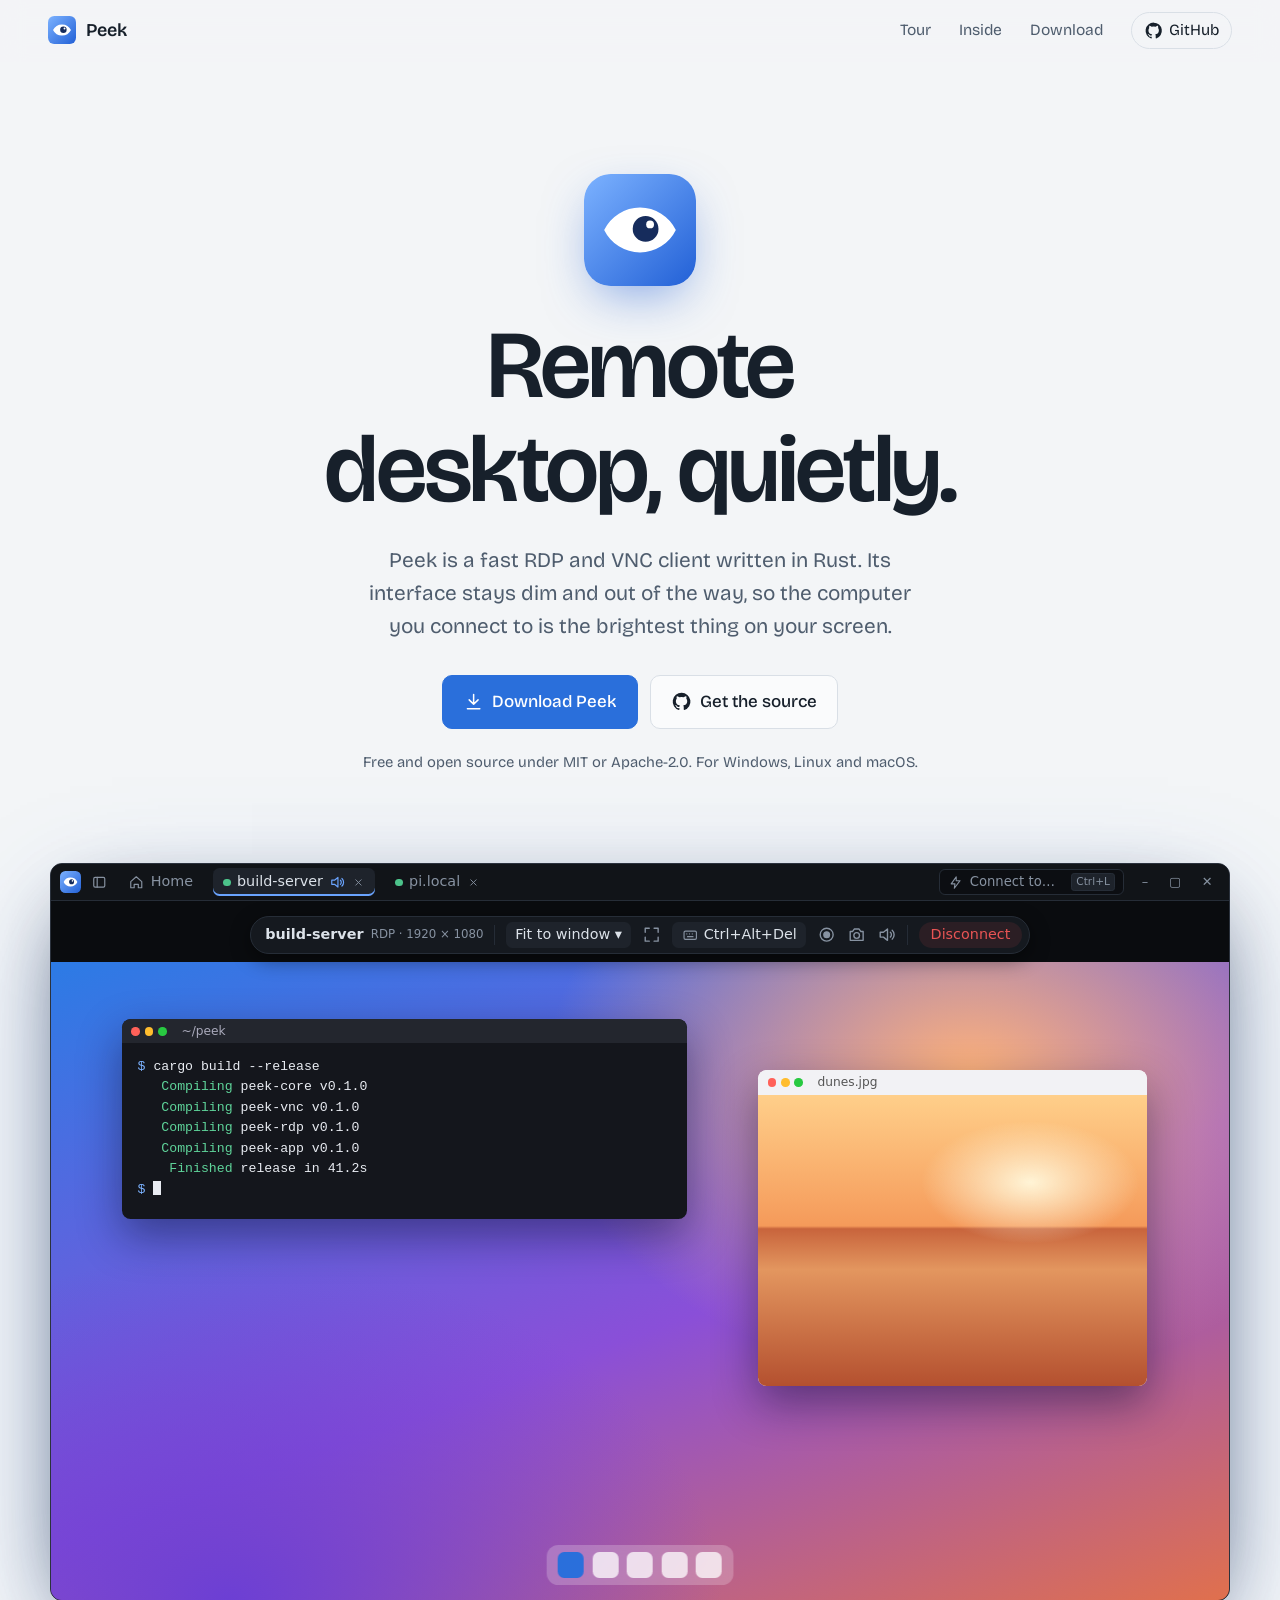
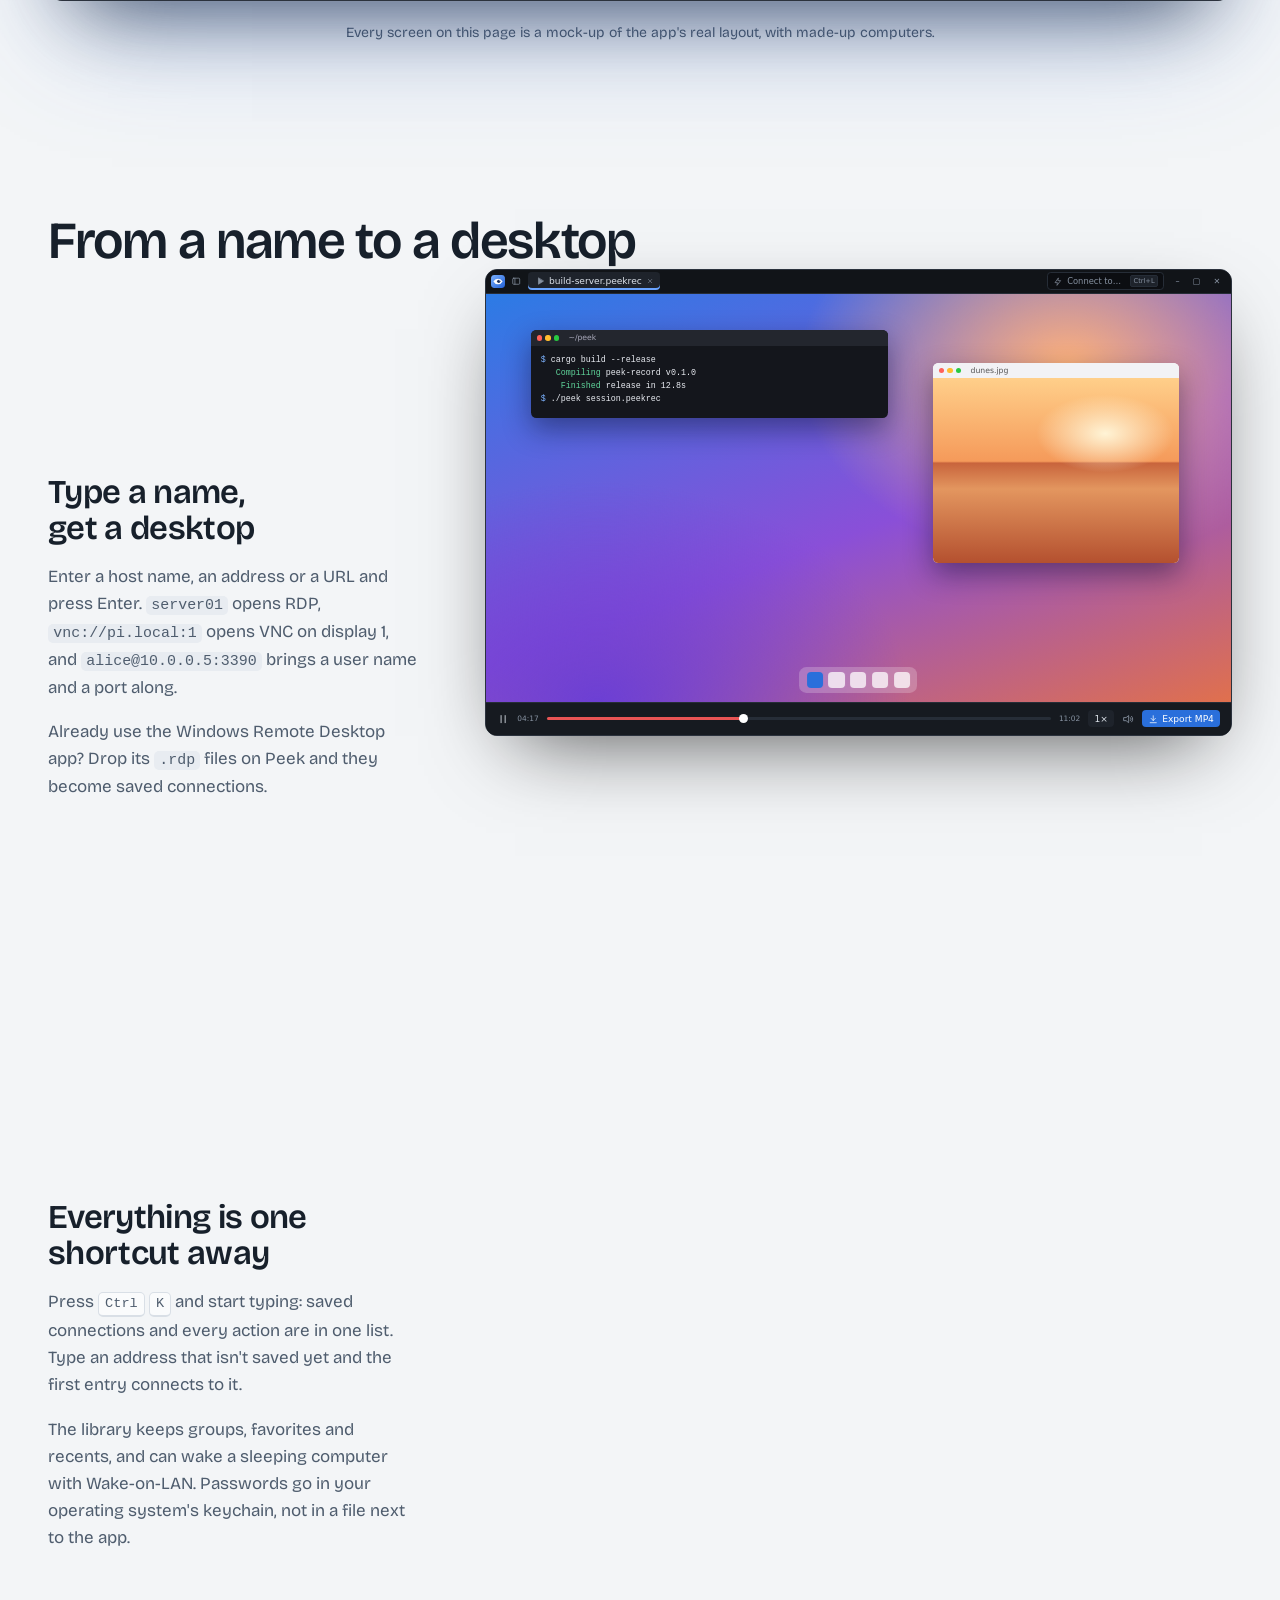
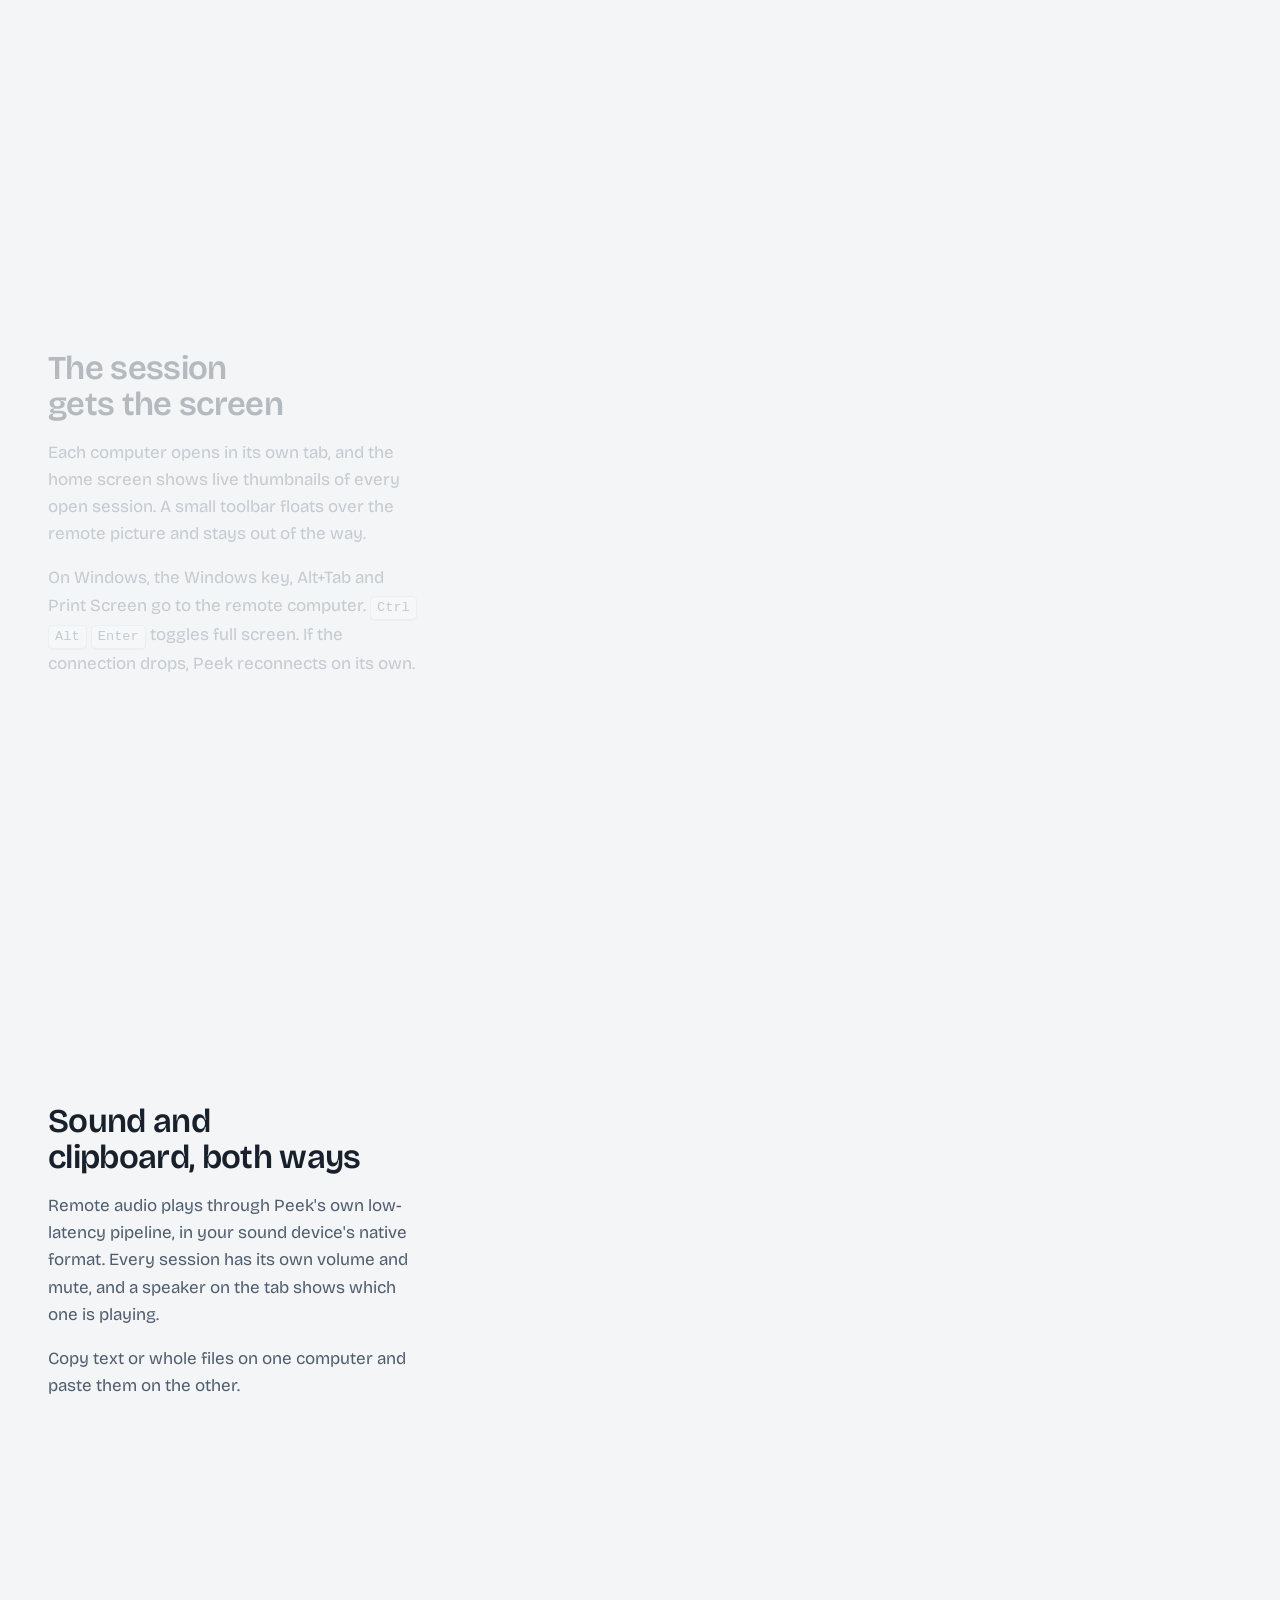
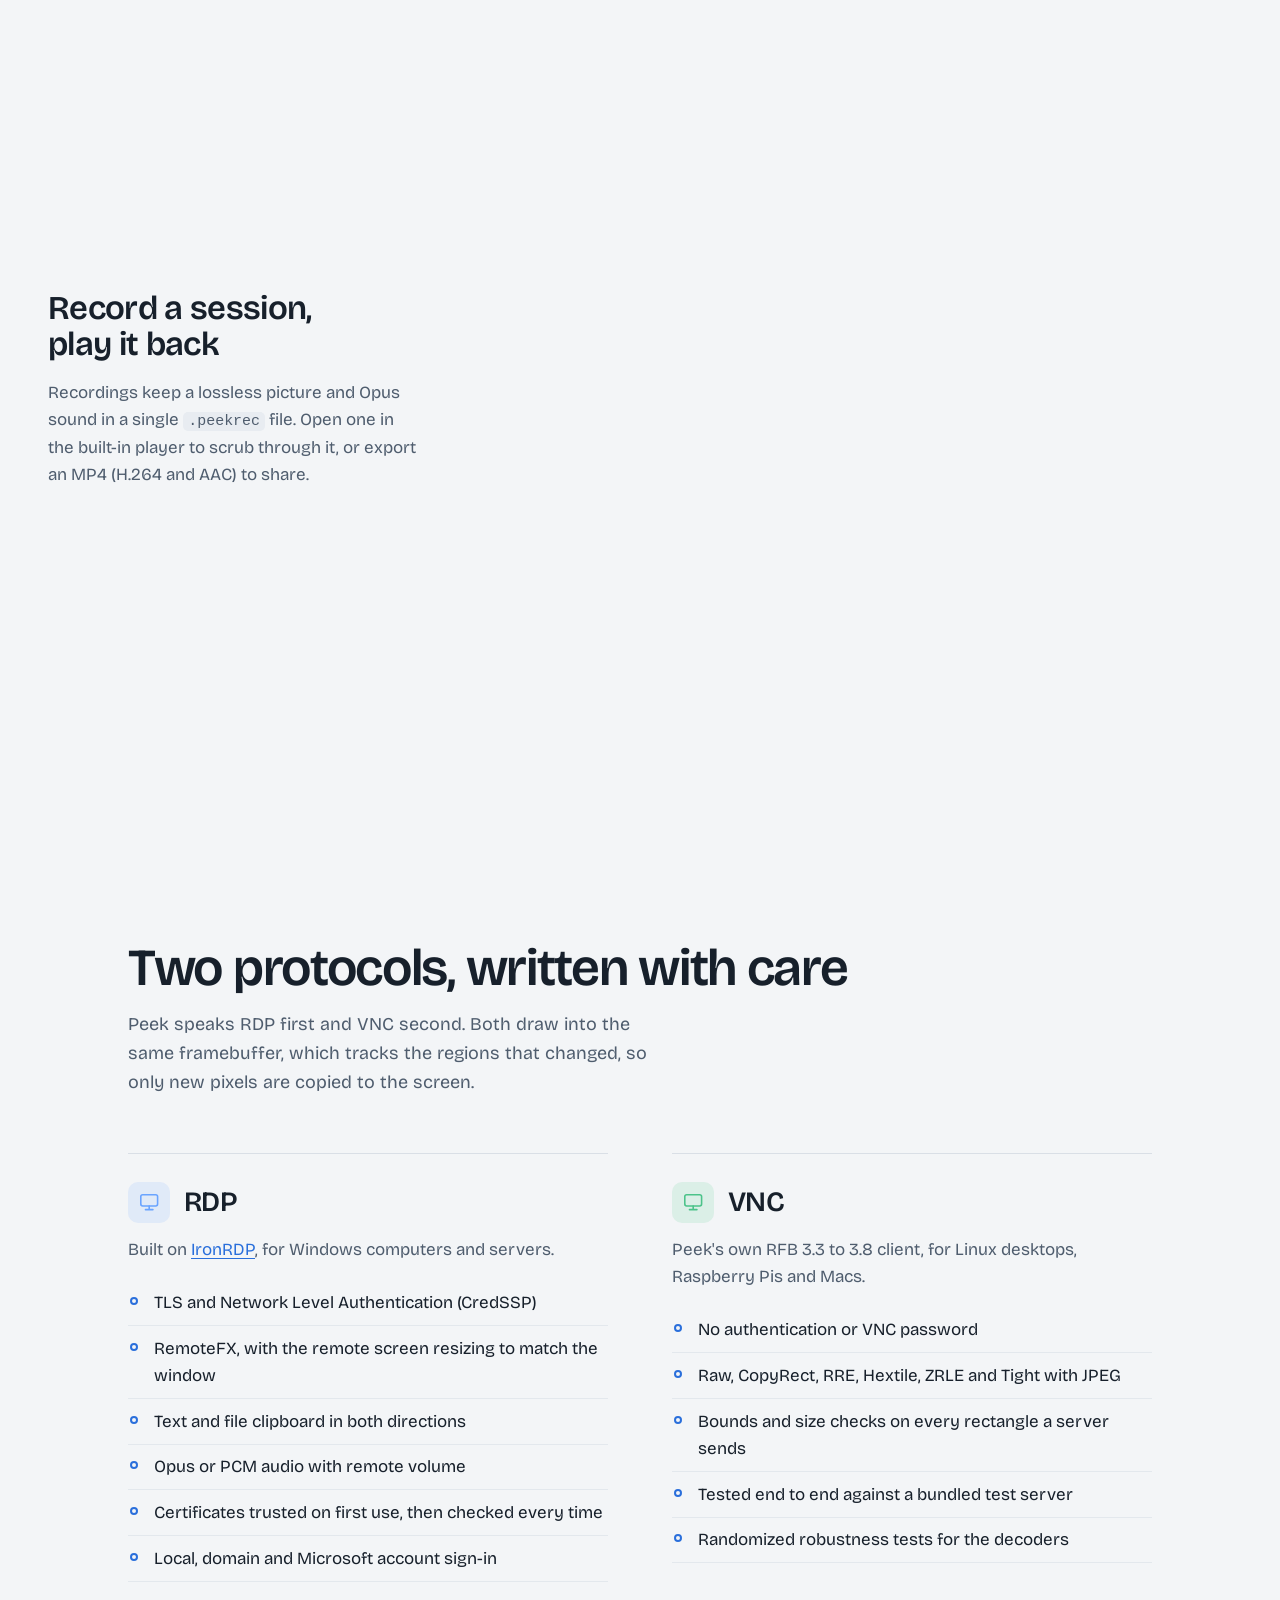
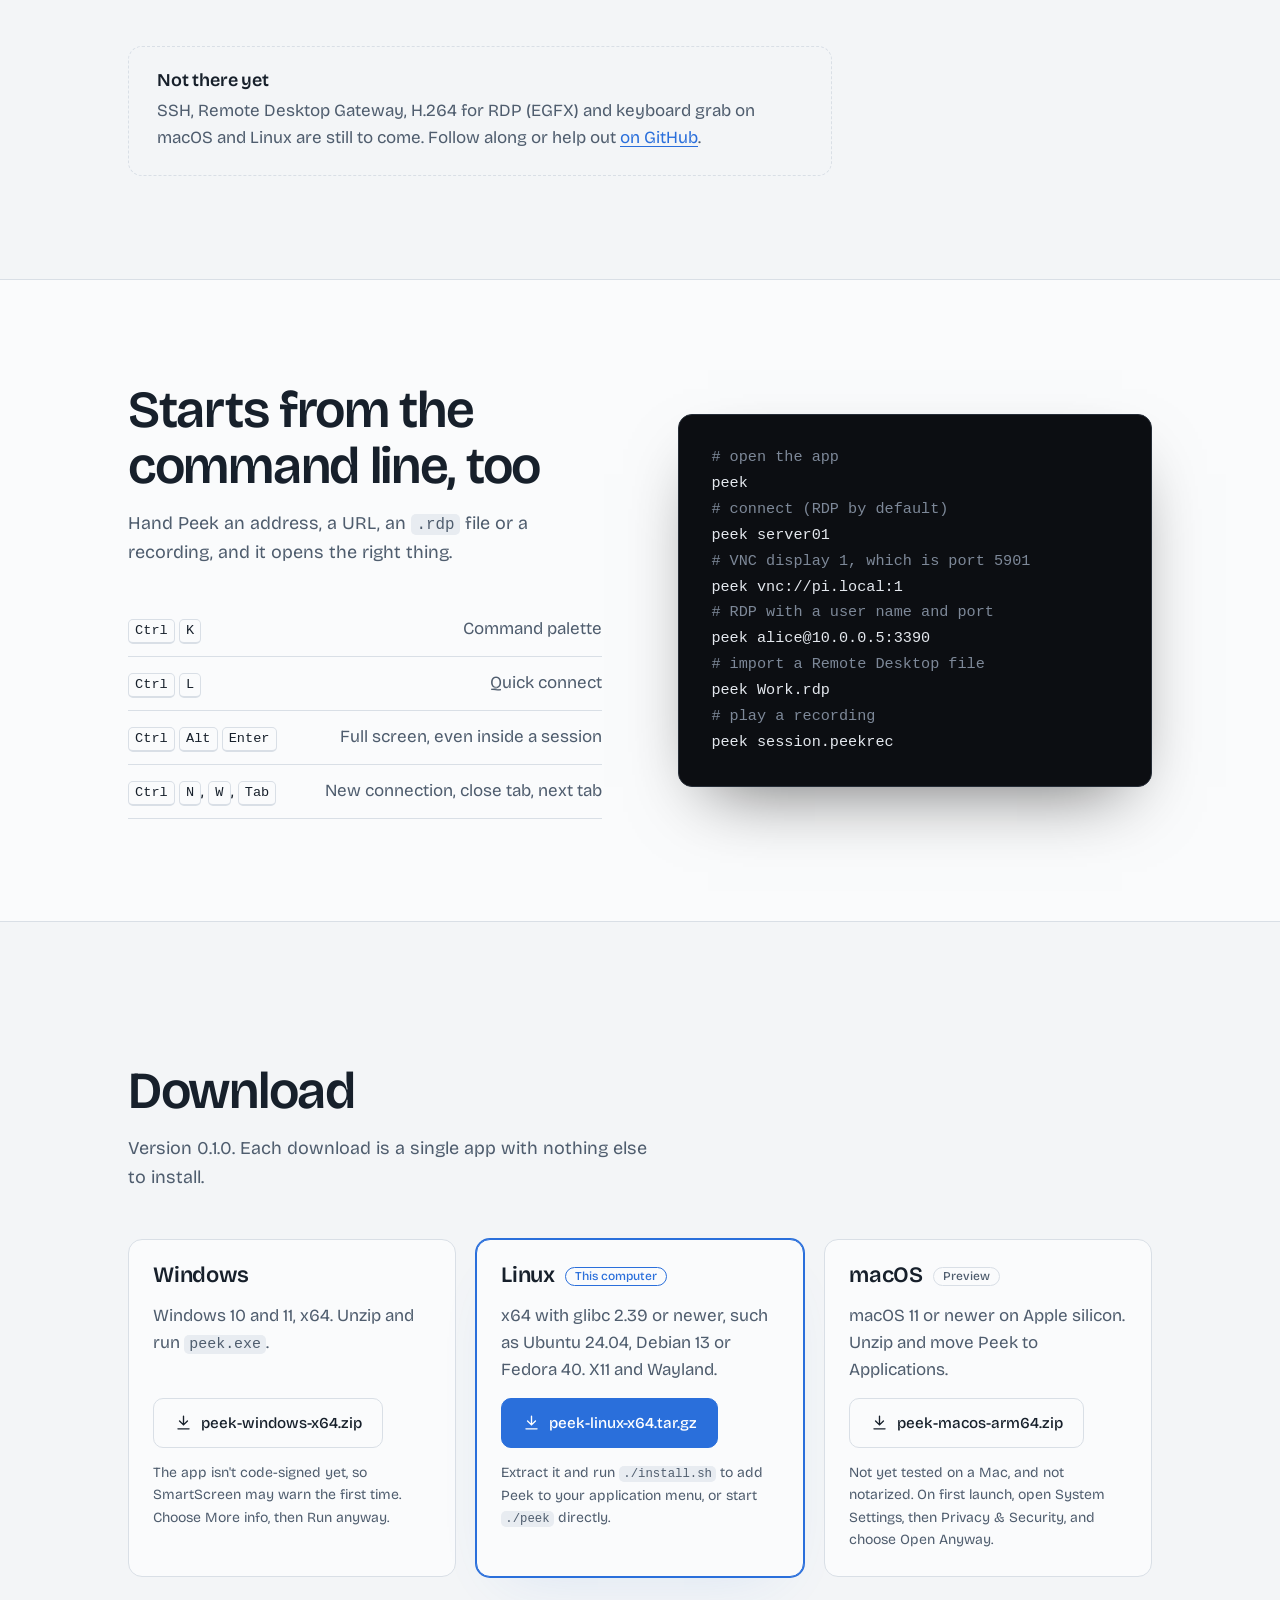
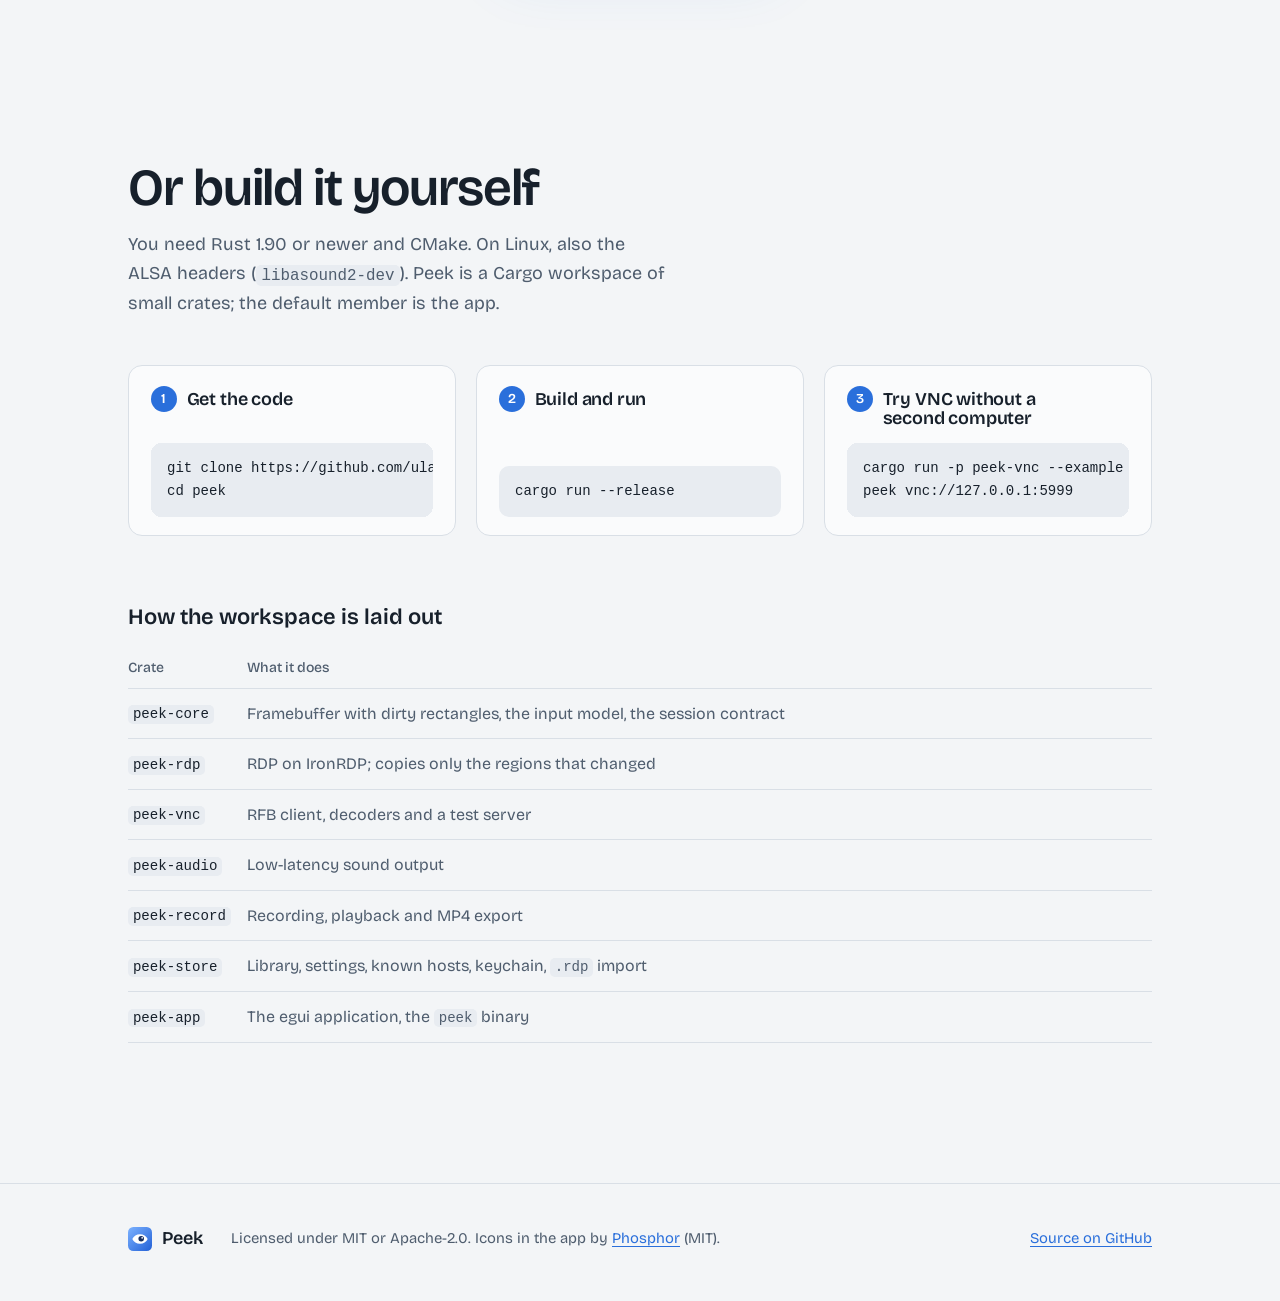
==== commit f778b9bb: "Release: builds for Windows, Linux and macOS; download section on the site .github/workflows/release" ====
--- a/site/index.html
+++ b/site/index.html
@@ -57,7 +57,7 @@
   <nav aria-label="Page">
     <a href="#tour">Tour</a>
     <a href="#inside">Inside</a>
-    <a href="#build">Build</a>
+    <a href="#download">Download</a>
     <a class="gh" href="https://github.com/ulaas/peek"><svg class="ico" aria-hidden="true"><use href="#i-github"/></svg><span>GitHub</span></a>
   </nav>
 </header>
@@ -88,10 +88,10 @@
     <h1 id="hero-title">Remote desktop, quietly.</h1>
     <p class="lede">Peek is a fast RDP and VNC client written in Rust. Its interface stays dim and out of the way, so the computer you connect to is the brightest thing on your screen.</p>
     <div class="ctas">
-      <a class="btn primary" href="https://github.com/ulaas/peek"><svg class="ico" aria-hidden="true"><use href="#i-github"/></svg>Get the source</a>
-      <a class="btn" href="#build">Build it yourself</a>
-    </div>
-    <p class="fine">Free and open source under MIT or Apache-2.0. Runs on Windows and Linux.</p>
+      <a class="btn primary" href="#download"><svg class="ico" aria-hidden="true"><use href="#i-down"/></svg>Download Peek</a>
+      <a class="btn" href="https://github.com/ulaas/peek"><svg class="ico" aria-hidden="true"><use href="#i-github"/></svg>Get the source</a>
+    </div>
+    <p class="fine">Free and open source under MIT or Apache-2.0. For Windows, Linux and macOS.</p>
   </div>
 
   <figure class="hero-shot">
@@ -325,7 +325,7 @@
 
     <div class="status reveal">
       <h3>Not there yet</h3>
-      <p>SSH, Remote Desktop Gateway and H.264 for RDP (EGFX) are still to come. Follow along or help out <a href="https://github.com/ulaas/peek">on GitHub</a>.</p>
+      <p>SSH, Remote Desktop Gateway, H.264 for RDP (EGFX) and keyboard grab on macOS and Linux are still to come. Follow along or help out <a href="https://github.com/ulaas/peek">on GitHub</a>.</p>
     </div>
   </div>
 </section>
@@ -360,11 +360,40 @@
   </div>
 </section>
 
+<!-- ============================== Download ============================== -->
+<section class="download" id="download" aria-labelledby="download-title">
+  <div class="wrap">
+    <h2 id="download-title" class="reveal">Download</h2>
+    <p class="sub reveal">Version 0.1.0. Each download is a single app with nothing else to install.</p>
+    <ul class="dl">
+      <li class="reveal" data-os="windows">
+        <h3>Windows</h3>
+        <p>Windows 10 and 11, x64. Unzip and run <code>peek.exe</code>.</p>
+        <a class="btn" href="https://github.com/ulaas/peek/releases/latest/download/peek-windows-x64.zip"><svg class="ico" aria-hidden="true"><use href="#i-down"/></svg>peek-windows-x64.zip</a>
+        <p class="note">The app isn't code-signed yet, so SmartScreen may warn the first time. Choose More info, then Run anyway.</p>
+      </li>
+      <li class="reveal" data-os="linux">
+        <h3>Linux</h3>
+        <p>x64 with glibc 2.39 or newer, such as Ubuntu 24.04, Debian 13 or Fedora 40. X11 and Wayland.</p>
+        <a class="btn" href="https://github.com/ulaas/peek/releases/latest/download/peek-linux-x64.tar.gz"><svg class="ico" aria-hidden="true"><use href="#i-down"/></svg>peek-linux-x64.tar.gz</a>
+        <p class="note">Extract it and run <code>./install.sh</code> to add Peek to your application menu, or start <code>./peek</code> directly.</p>
+      </li>
+      <li class="reveal" data-os="mac">
+        <h3>macOS <span class="tag">Preview</span></h3>
+        <p>macOS 11 or newer on Apple silicon. Unzip and move Peek to Applications.</p>
+        <a class="btn" href="https://github.com/ulaas/peek/releases/latest/download/peek-macos-arm64.zip"><svg class="ico" aria-hidden="true"><use href="#i-down"/></svg>peek-macos-arm64.zip</a>
+        <p class="note">Not yet tested on a Mac, and not notarized. On first launch, open System Settings, then Privacy &amp; Security, and choose Open Anyway.</p>
+      </li>
+    </ul>
+    <p class="dl-more reveal"><a href="https://github.com/ulaas/peek/releases">All releases and checksums</a> <span aria-hidden="true">/</span> <a href="https://github.com/ulaas/peek/blob/main/CHANGELOG.md">What's new</a></p>
+  </div>
+</section>
+
 <!-- ============================== Build ============================== -->
 <section class="build" id="build" aria-labelledby="build-title">
   <div class="wrap">
-    <h2 id="build-title" class="reveal">Build it yourself</h2>
-    <p class="sub reveal">You need Rust 1.90 or newer. Peek is a Cargo workspace of small crates; the default member is the app.</p>
+    <h2 id="build-title" class="reveal">Or build it yourself</h2>
+    <p class="sub reveal">You need Rust 1.90 or newer and CMake. On Linux, also the ALSA headers (<code>libasound2-dev</code>). Peek is a Cargo workspace of small crates; the default member is the app.</p>
     <ol class="steps">
       <li class="reveal"><h3>Get the code</h3><pre><code>git clone https://github.com/ulaas/peek
 cd peek</code></pre></li>
--- a/site/styles.css
+++ b/site/styles.css
@@ -394,8 +394,23 @@
 .term-card pre { font-variant-ligatures: none; margin: 0; padding: 22px 24px; font-family: var(--f-mono); font-size: .95rem; line-height: 1.7; overflow-x: auto; }
 .term-card .c { color: #7d8898; }
 
+/* ---------------------------------------------------------------- Download */
+.download { padding: clamp(80px, 11vw, 150px) 0 0; }
+.dl { list-style: none; padding: 0; margin: 48px 0 0; display: grid; gap: 20px; grid-template-columns: repeat(auto-fit, minmax(min(100%, 300px), 1fr)); }
+.dl li { border: 1px solid var(--line); border-radius: 14px; padding: 24px; background: var(--panel); display: grid; grid-row: span 4; grid-template-rows: subgrid; gap: 14px; align-content: start; }
+.dl li.mine { border-color: var(--accent); box-shadow: 0 0 0 1px var(--accent), 0 24px 60px -30px var(--glow); }
+.dl h3 { display: flex; align-items: center; gap: 10px; flex-wrap: wrap; }
+.dl p { margin: 0; color: var(--muted); }
+.dl .btn { justify-self: start; align-self: start; font-size: .95rem; }
+.dl li.mine .btn { background: var(--btn); border-color: var(--btn); color: #fff; }
+.dl .note { font-size: .875rem; }
+.tag, .mine-tag { font-size: .75rem; font-weight: 500; padding: 2px 9px; border-radius: 999px; border: 1px solid var(--line); color: var(--muted); letter-spacing: 0; }
+.mine-tag { border-color: var(--accent); color: var(--accent); }
+.dl-more { margin-top: 24px; color: var(--muted); }
+
 /* ---------------------------------------------------------------- Build */
 .build { padding: clamp(80px, 11vw, 150px) 0; }
+.download + .build { padding-top: clamp(72px, 9vw, 120px); }
 .steps { list-style: none; counter-reset: s; padding: 0; margin: 48px 0 0; display: grid; gap: 20px; grid-template-columns: repeat(auto-fit, minmax(min(100%, 300px), 1fr)); }
 .steps li { counter-increment: s; border: 1px solid var(--line); border-radius: 14px; padding: 22px 22px 18px; background: var(--panel); display: flex; flex-direction: column; }
 .steps h3 { font-size: 1.125rem; margin-bottom: 14px; display: flex; gap: 10px; align-items: baseline; }
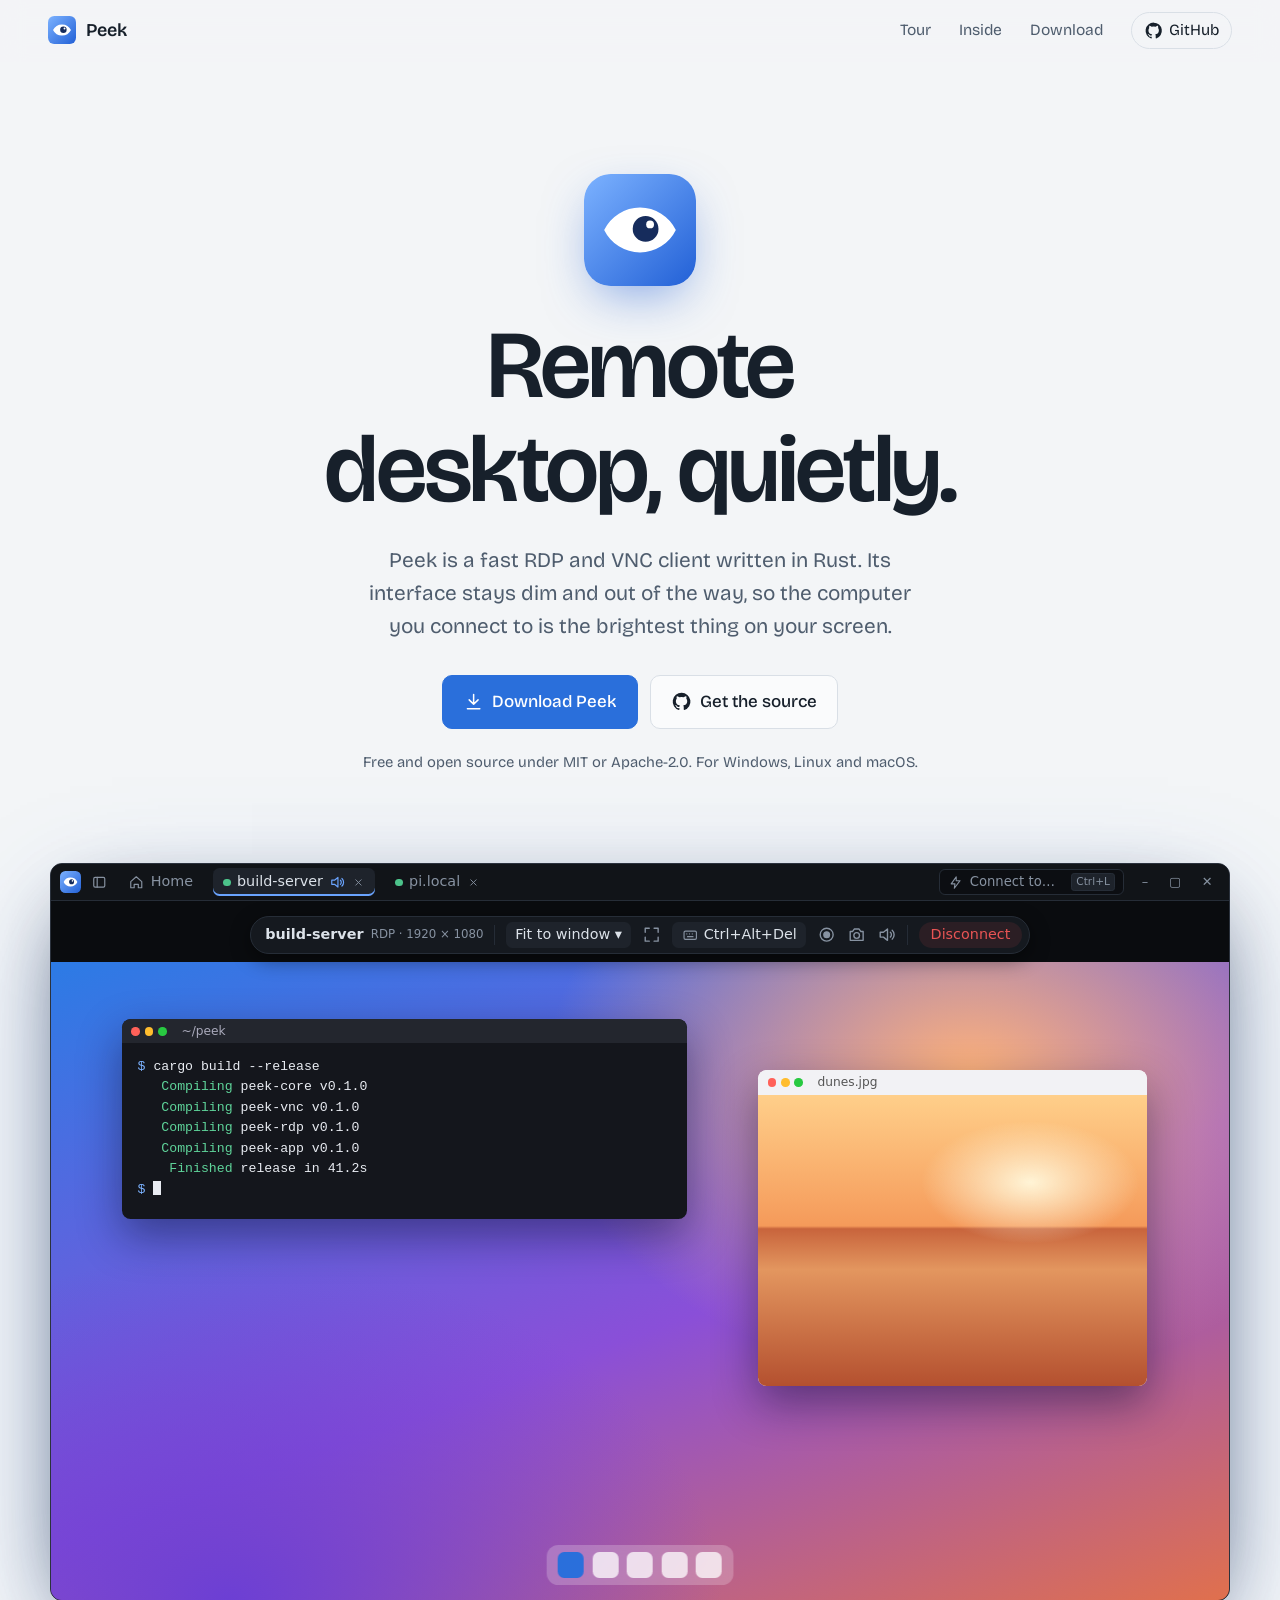
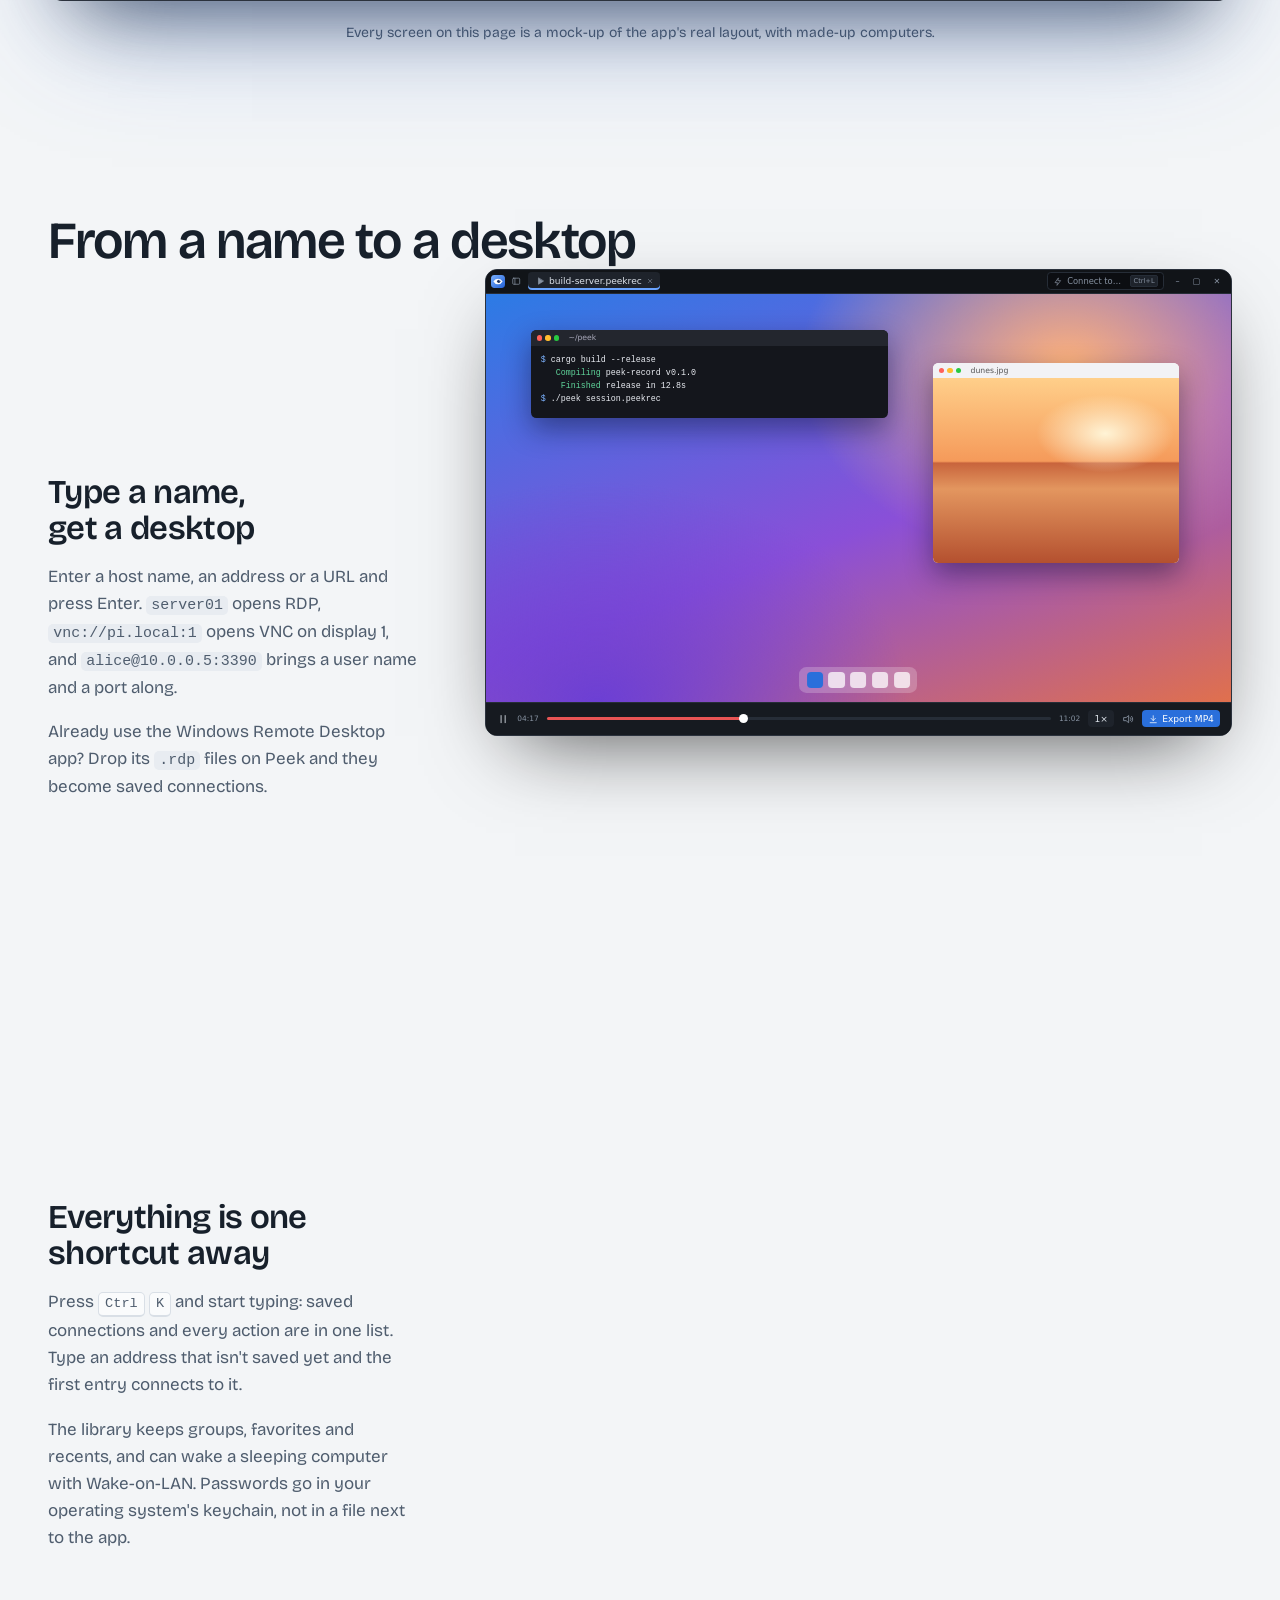
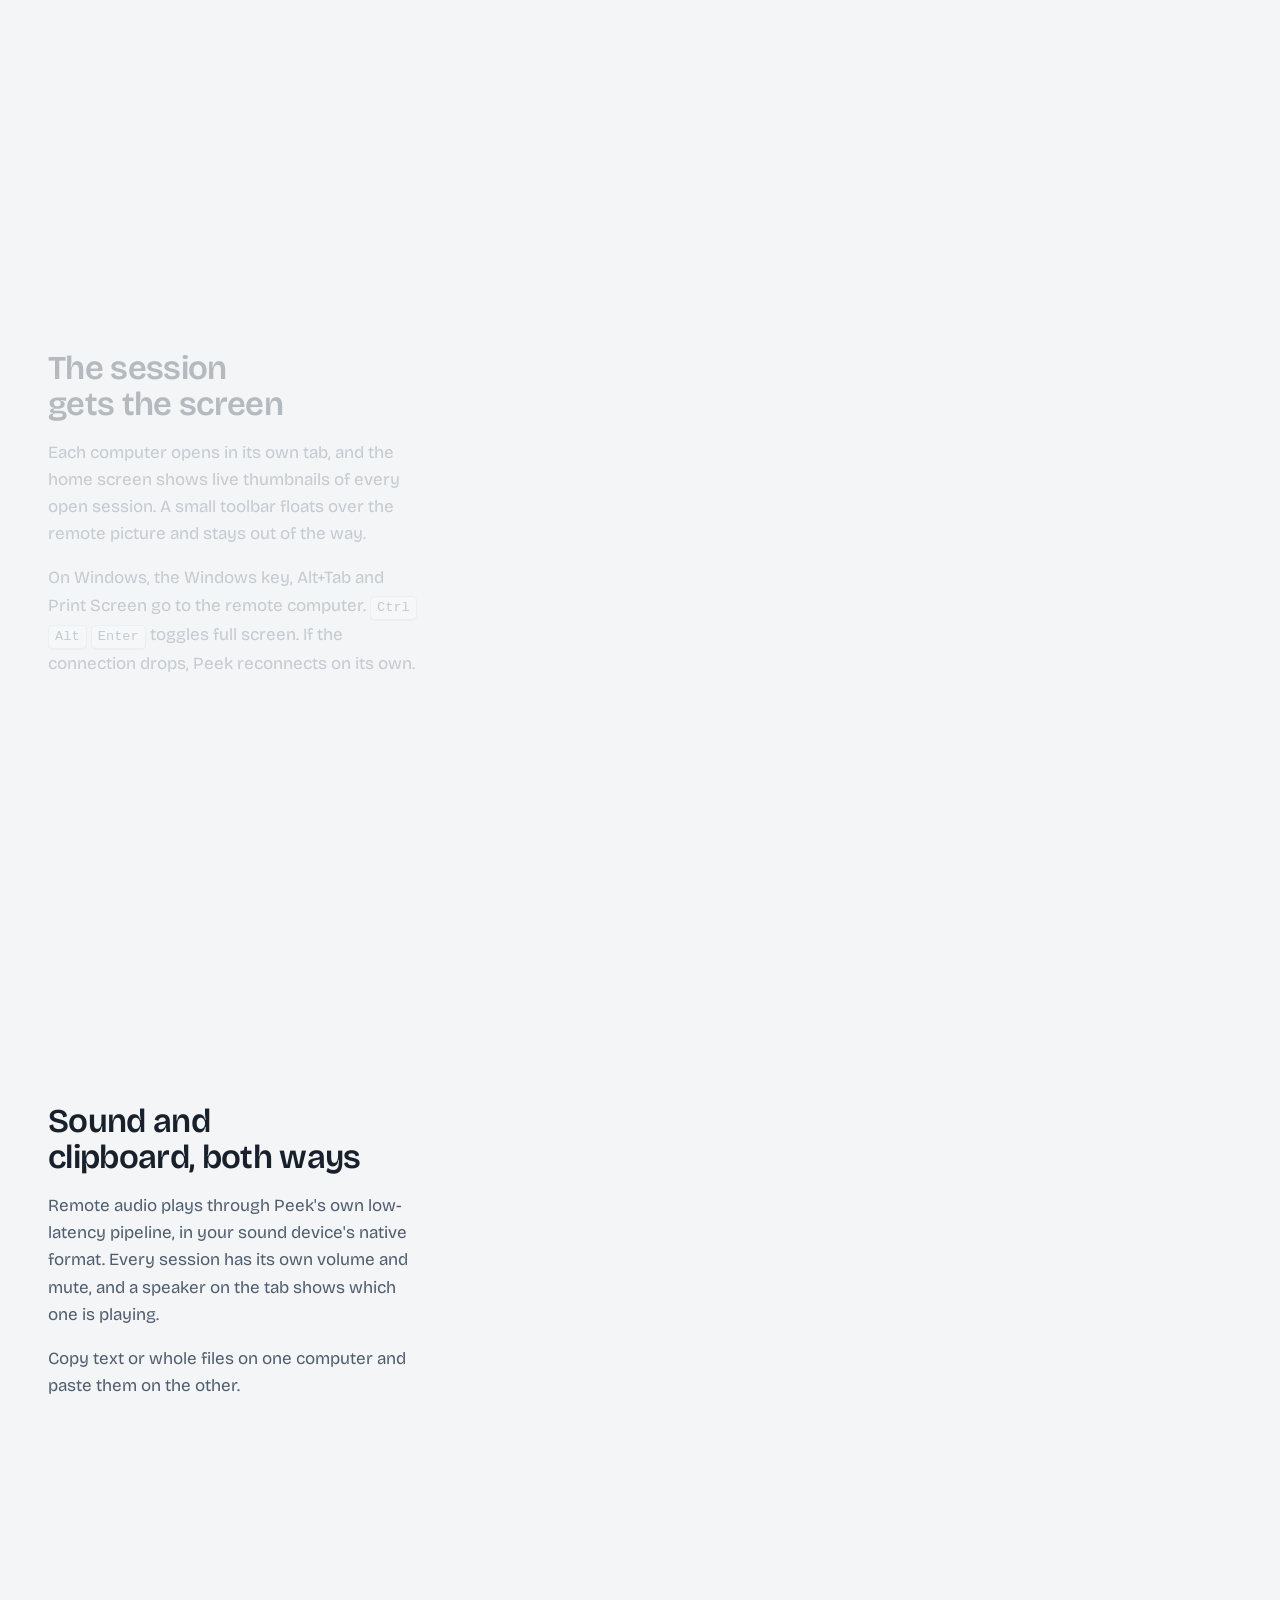
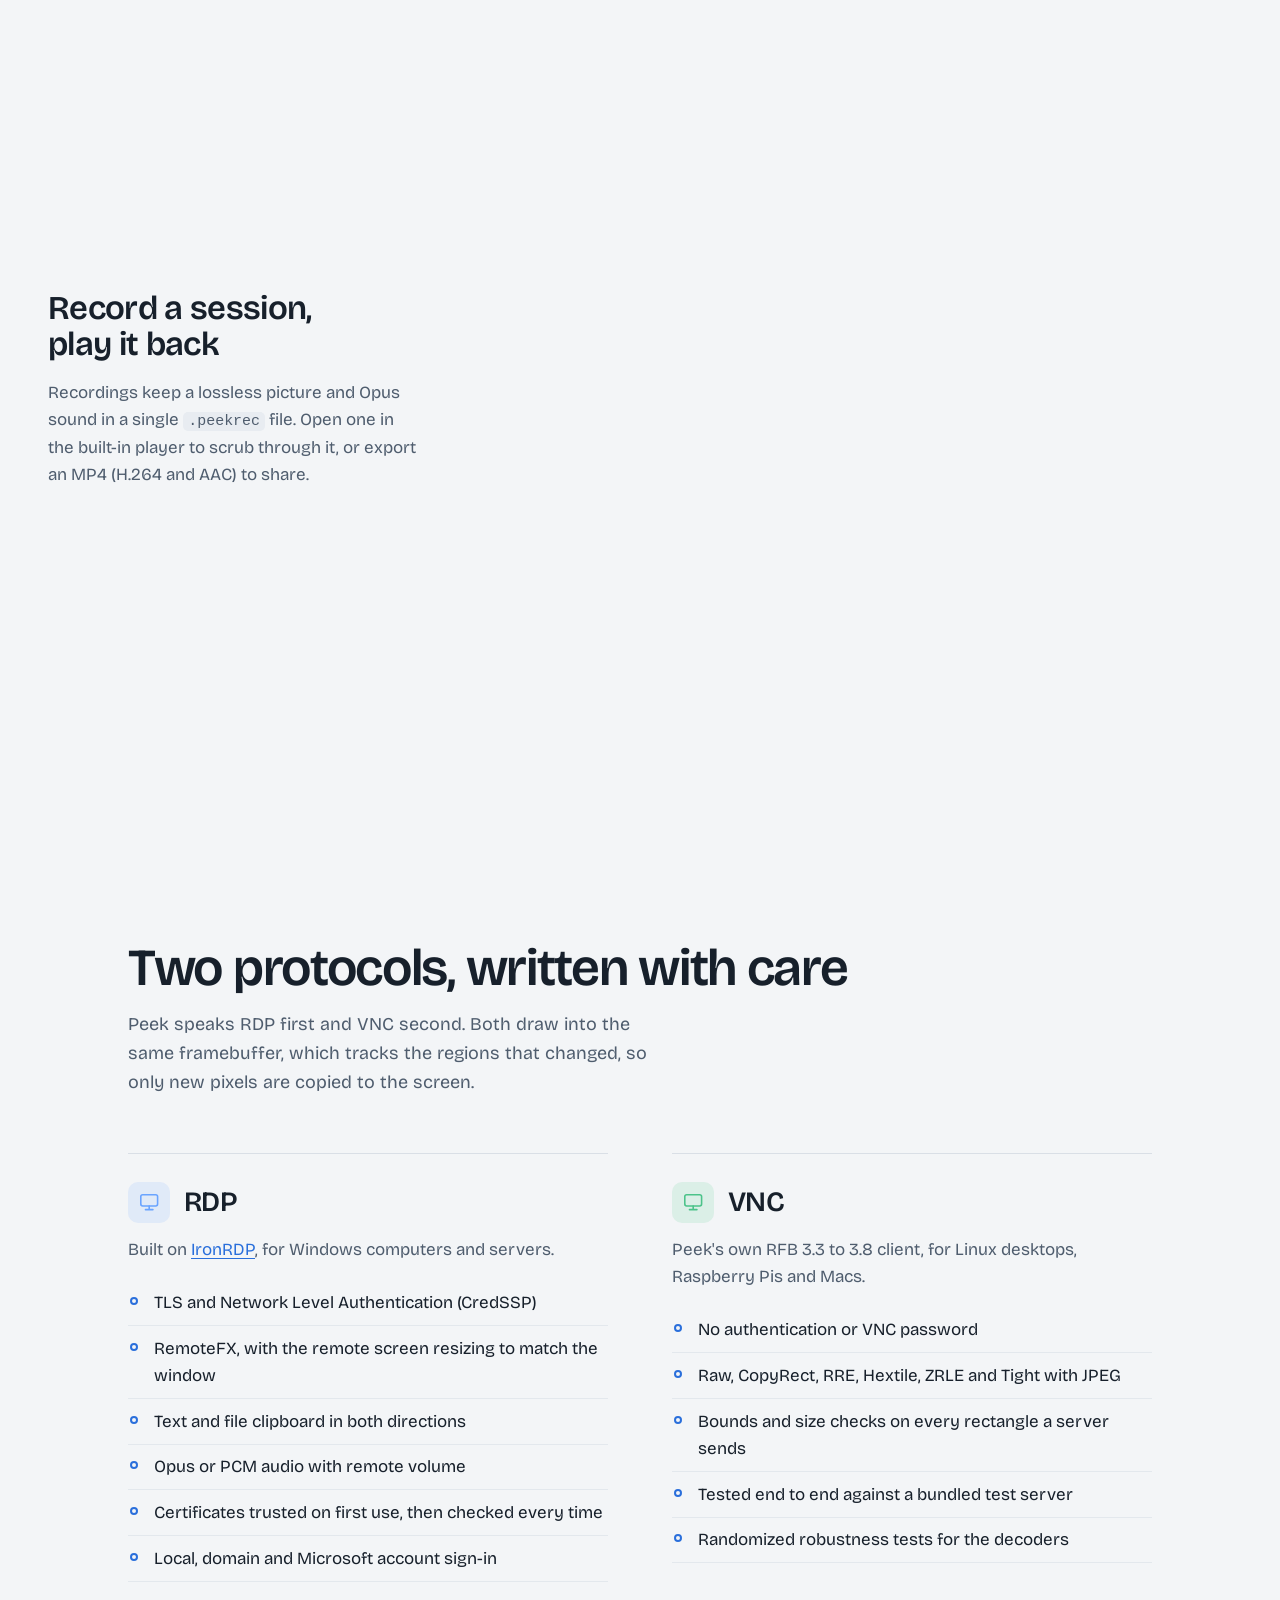
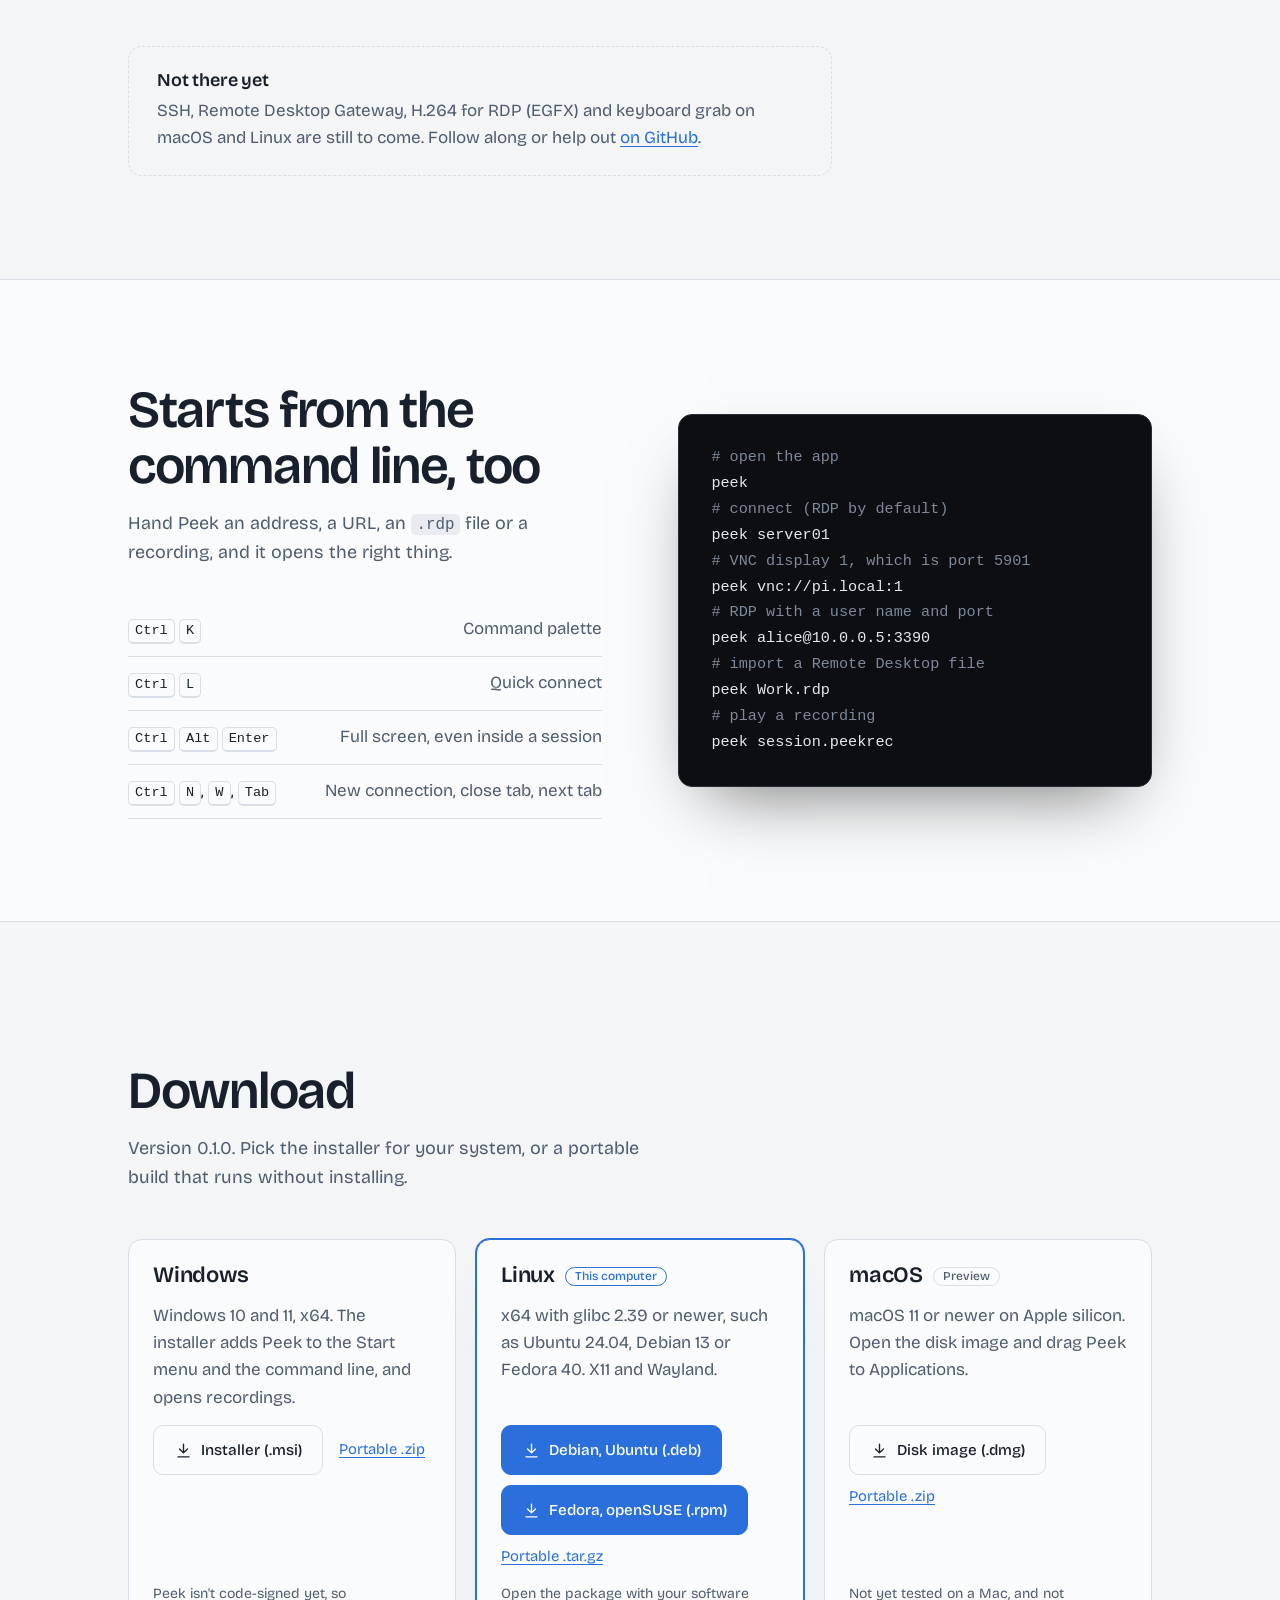
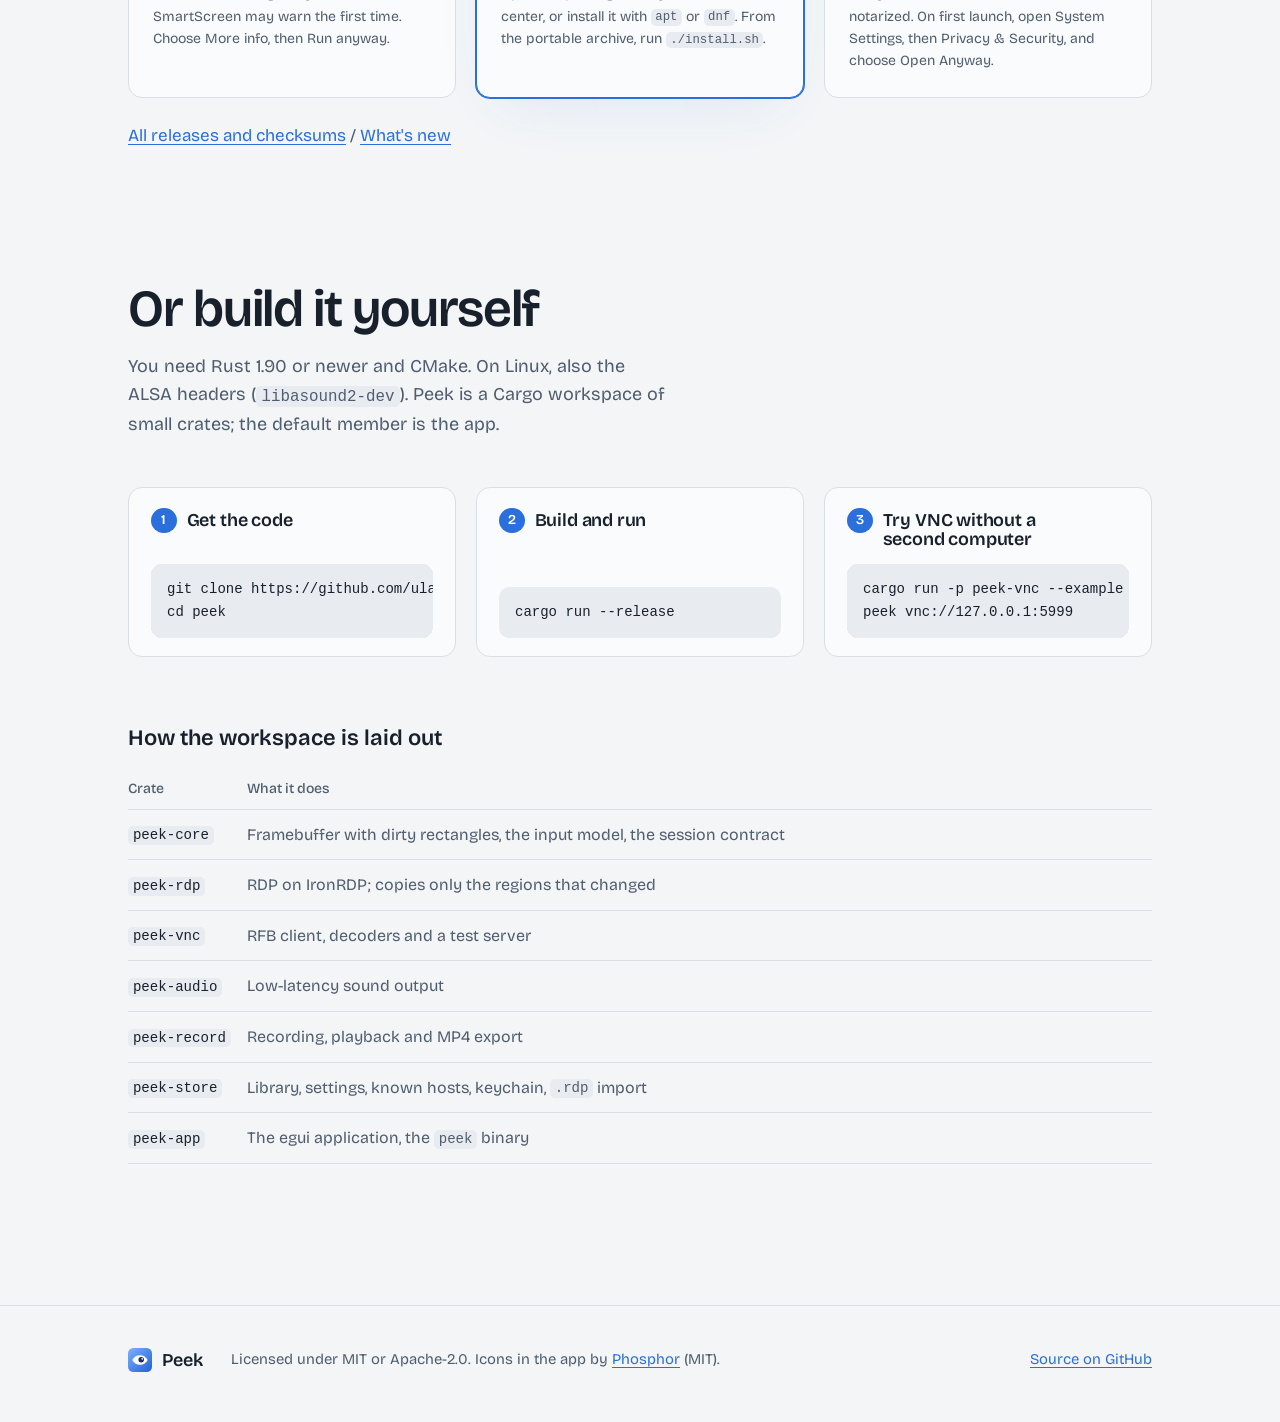
==== commit e23a456c: "Release: installers for every platform - Windows: peek-windows-x64.msi (WiX Toolset 5). All users, P" ====
--- a/site/index.html
+++ b/site/index.html
@@ -364,24 +364,34 @@
 <section class="download" id="download" aria-labelledby="download-title">
   <div class="wrap">
     <h2 id="download-title" class="reveal">Download</h2>
-    <p class="sub reveal">Version 0.1.0. Each download is a single app with nothing else to install.</p>
+    <p class="sub reveal">Version 0.1.0. Pick the installer for your system, or a portable build that runs without installing.</p>
     <ul class="dl">
       <li class="reveal" data-os="windows">
         <h3>Windows</h3>
-        <p>Windows 10 and 11, x64. Unzip and run <code>peek.exe</code>.</p>
-        <a class="btn" href="https://github.com/ulaas/peek/releases/latest/download/peek-windows-x64.zip"><svg class="ico" aria-hidden="true"><use href="#i-down"/></svg>peek-windows-x64.zip</a>
-        <p class="note">The app isn't code-signed yet, so SmartScreen may warn the first time. Choose More info, then Run anyway.</p>
+        <p>Windows 10 and 11, x64. The installer adds Peek to the Start menu and the command line, and opens recordings.</p>
+        <div class="get">
+          <a class="btn" href="https://github.com/ulaas/peek/releases/latest/download/peek-windows-x64.msi"><svg class="ico" aria-hidden="true"><use href="#i-down"/></svg>Installer (.msi)</a>
+          <a class="alt" href="https://github.com/ulaas/peek/releases/latest/download/peek-windows-x64.zip">Portable .zip</a>
+        </div>
+        <p class="note">Peek isn't code-signed yet, so SmartScreen may warn the first time. Choose More info, then Run anyway.</p>
       </li>
       <li class="reveal" data-os="linux">
         <h3>Linux</h3>
         <p>x64 with glibc 2.39 or newer, such as Ubuntu 24.04, Debian 13 or Fedora 40. X11 and Wayland.</p>
-        <a class="btn" href="https://github.com/ulaas/peek/releases/latest/download/peek-linux-x64.tar.gz"><svg class="ico" aria-hidden="true"><use href="#i-down"/></svg>peek-linux-x64.tar.gz</a>
-        <p class="note">Extract it and run <code>./install.sh</code> to add Peek to your application menu, or start <code>./peek</code> directly.</p>
+        <div class="get">
+          <a class="btn" href="https://github.com/ulaas/peek/releases/latest/download/peek-linux-x64.deb"><svg class="ico" aria-hidden="true"><use href="#i-down"/></svg>Debian, Ubuntu (.deb)</a>
+          <a class="btn" href="https://github.com/ulaas/peek/releases/latest/download/peek-linux-x64.rpm"><svg class="ico" aria-hidden="true"><use href="#i-down"/></svg>Fedora, openSUSE (.rpm)</a>
+          <a class="alt" href="https://github.com/ulaas/peek/releases/latest/download/peek-linux-x64.tar.gz">Portable .tar.gz</a>
+        </div>
+        <p class="note">Open the package with your software center, or install it with <code>apt</code> or <code>dnf</code>. From the portable archive, run <code>./install.sh</code>.</p>
       </li>
       <li class="reveal" data-os="mac">
         <h3>macOS <span class="tag">Preview</span></h3>
-        <p>macOS 11 or newer on Apple silicon. Unzip and move Peek to Applications.</p>
-        <a class="btn" href="https://github.com/ulaas/peek/releases/latest/download/peek-macos-arm64.zip"><svg class="ico" aria-hidden="true"><use href="#i-down"/></svg>peek-macos-arm64.zip</a>
+        <p>macOS 11 or newer on Apple silicon. Open the disk image and drag Peek to Applications.</p>
+        <div class="get">
+          <a class="btn" href="https://github.com/ulaas/peek/releases/latest/download/peek-macos-arm64.dmg"><svg class="ico" aria-hidden="true"><use href="#i-down"/></svg>Disk image (.dmg)</a>
+          <a class="alt" href="https://github.com/ulaas/peek/releases/latest/download/peek-macos-arm64.zip">Portable .zip</a>
+        </div>
         <p class="note">Not yet tested on a Mac, and not notarized. On first launch, open System Settings, then Privacy &amp; Security, and choose Open Anyway.</p>
       </li>
     </ul>
--- a/site/styles.css
+++ b/site/styles.css
@@ -401,8 +401,10 @@
 .dl li.mine { border-color: var(--accent); box-shadow: 0 0 0 1px var(--accent), 0 24px 60px -30px var(--glow); }
 .dl h3 { display: flex; align-items: center; gap: 10px; flex-wrap: wrap; }
 .dl p { margin: 0; color: var(--muted); }
-.dl .btn { justify-self: start; align-self: start; font-size: .95rem; }
+.dl .get { display: flex; flex-wrap: wrap; align-items: center; gap: 10px 16px; align-self: start; }
+.dl .btn { font-size: .95rem; }
 .dl li.mine .btn { background: var(--btn); border-color: var(--btn); color: #fff; }
+.dl .alt { font-size: .925rem; }
 .dl .note { font-size: .875rem; }
 .tag, .mine-tag { font-size: .75rem; font-weight: 500; padding: 2px 9px; border-radius: 999px; border: 1px solid var(--line); color: var(--muted); letter-spacing: 0; }
 .mine-tag { border-color: var(--accent); color: var(--accent); }
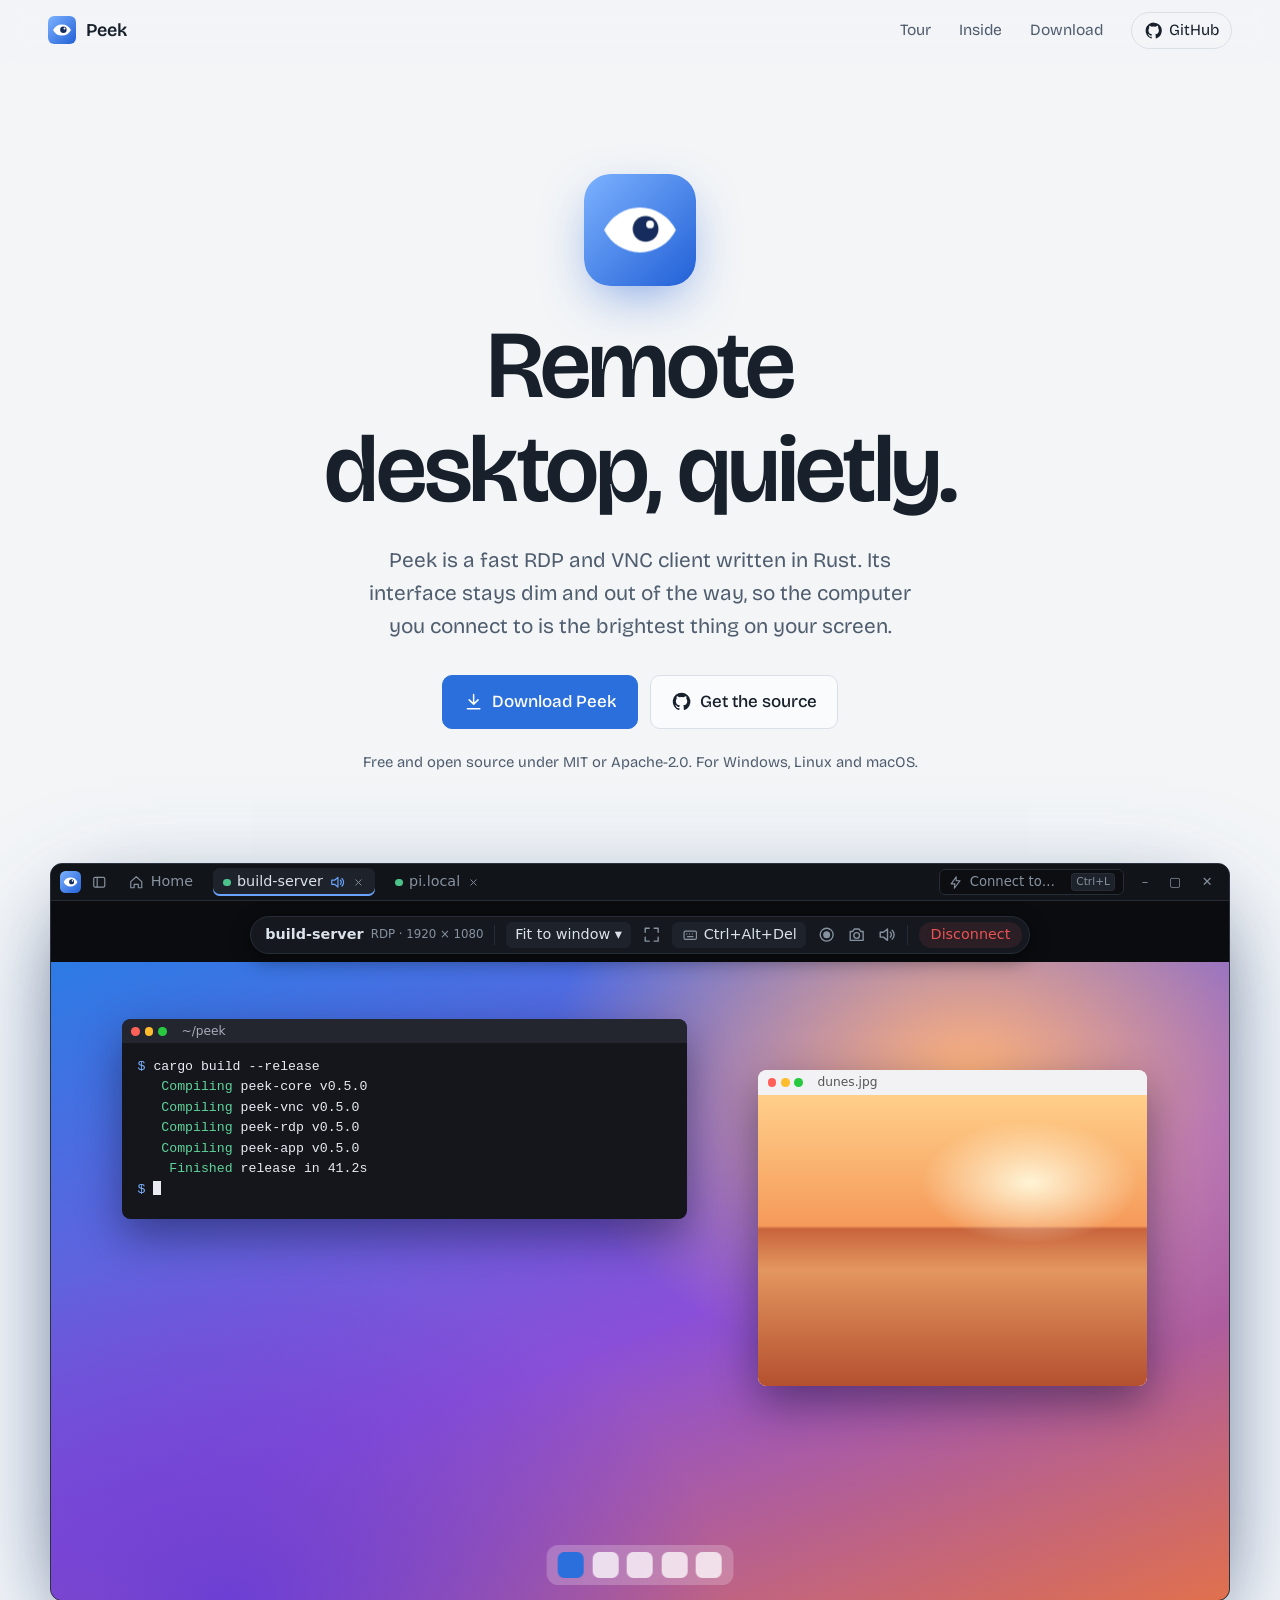
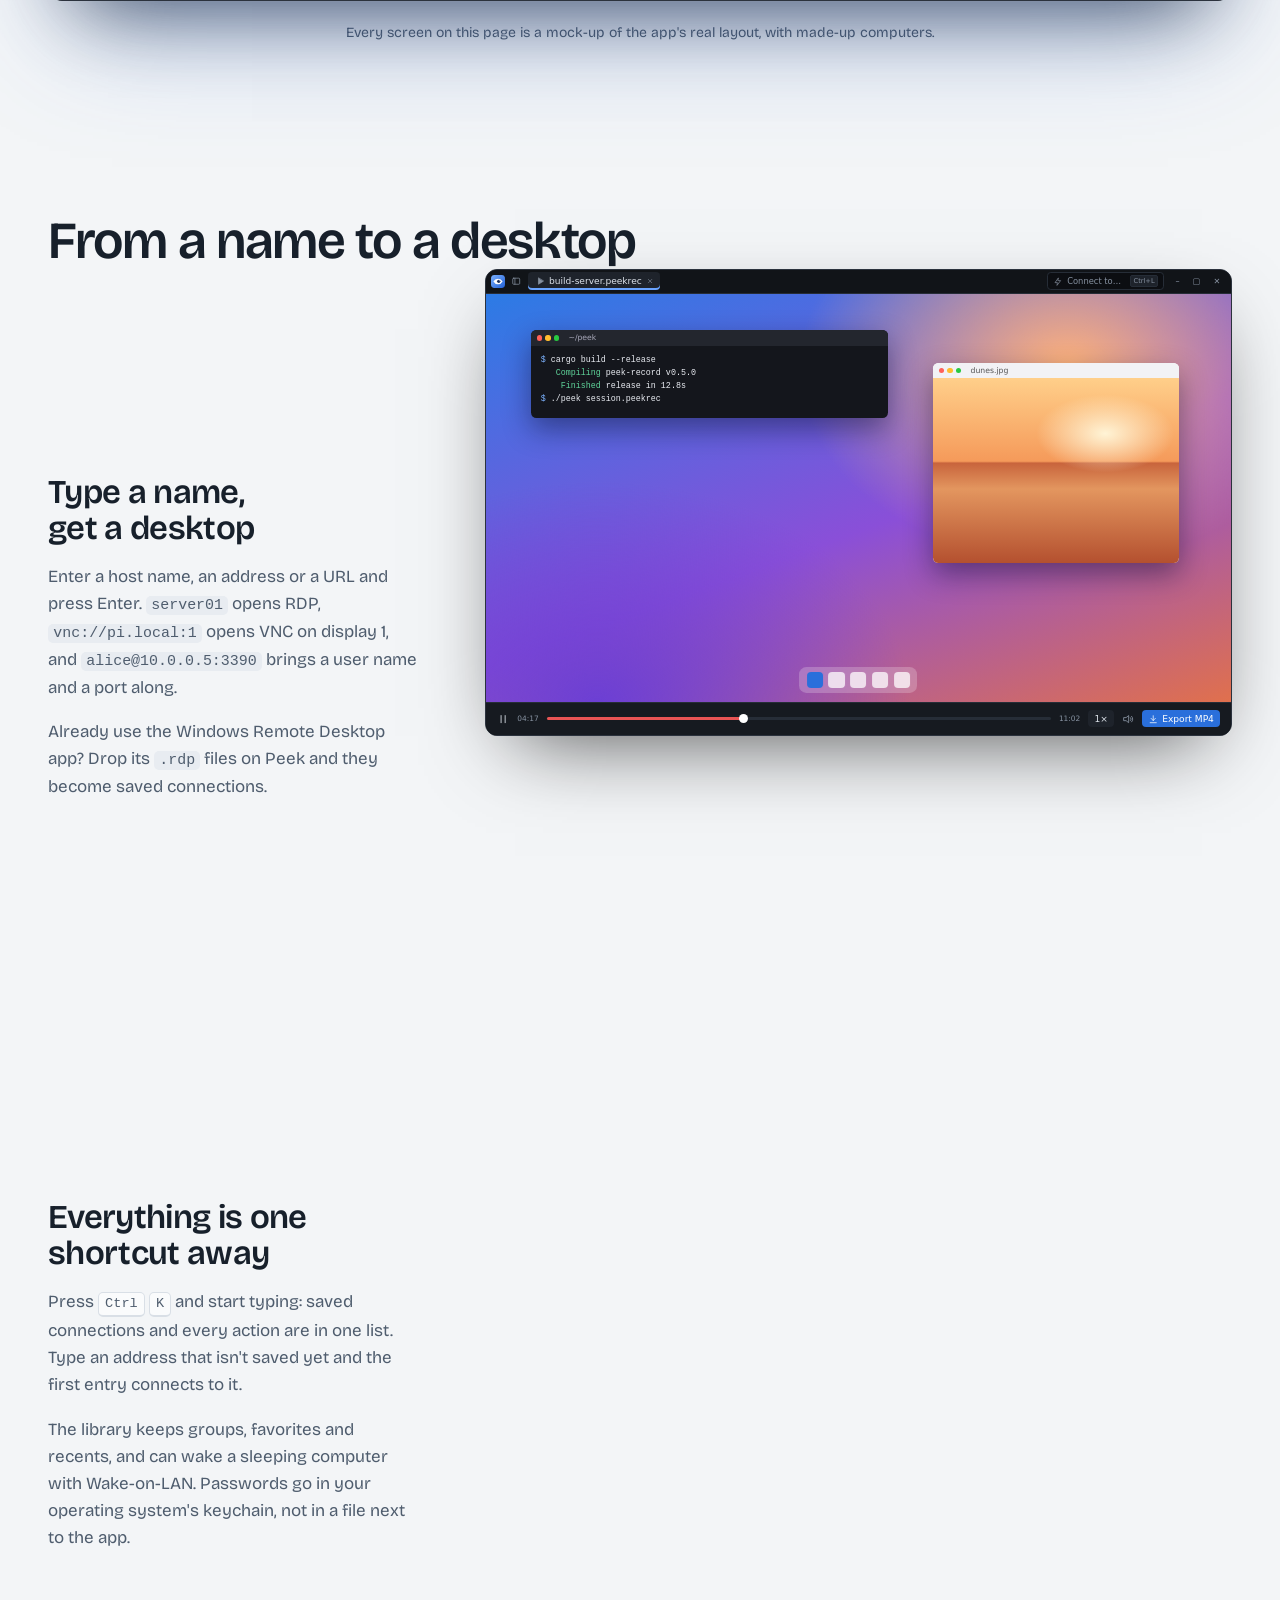
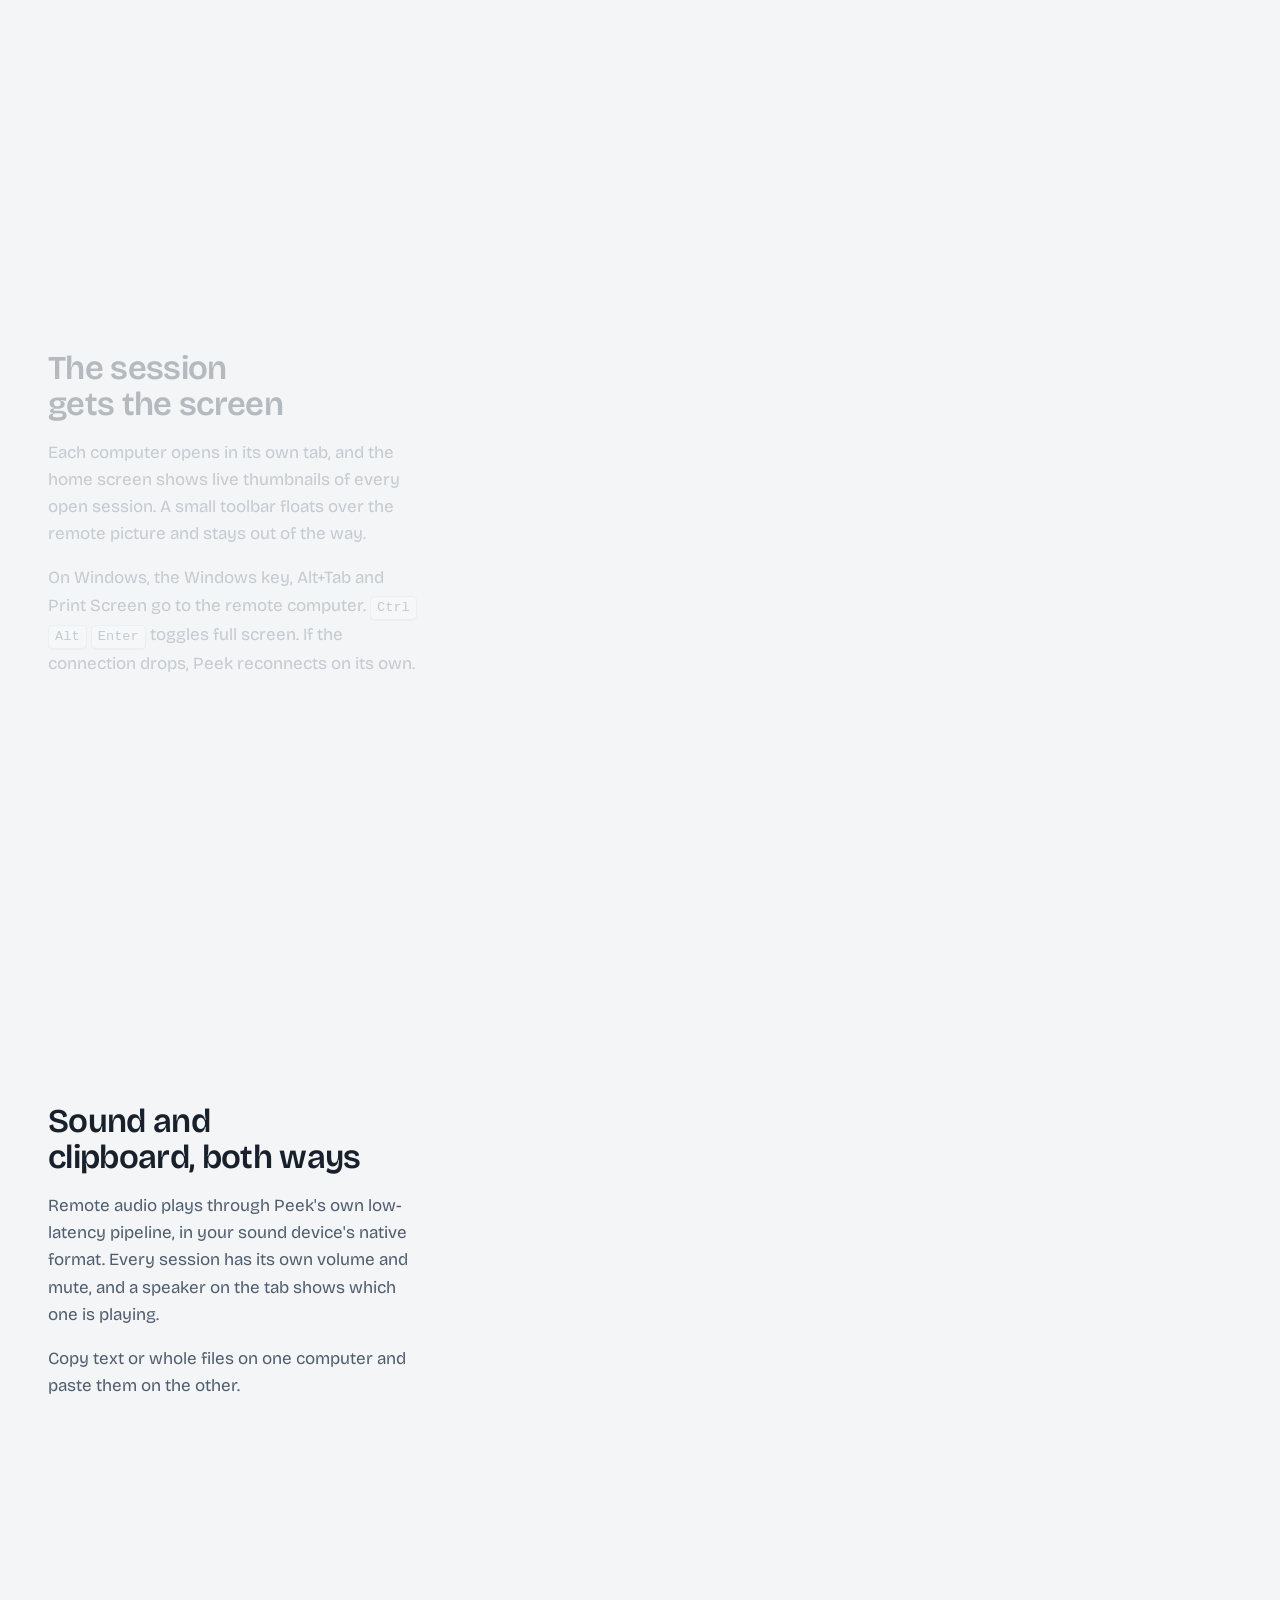
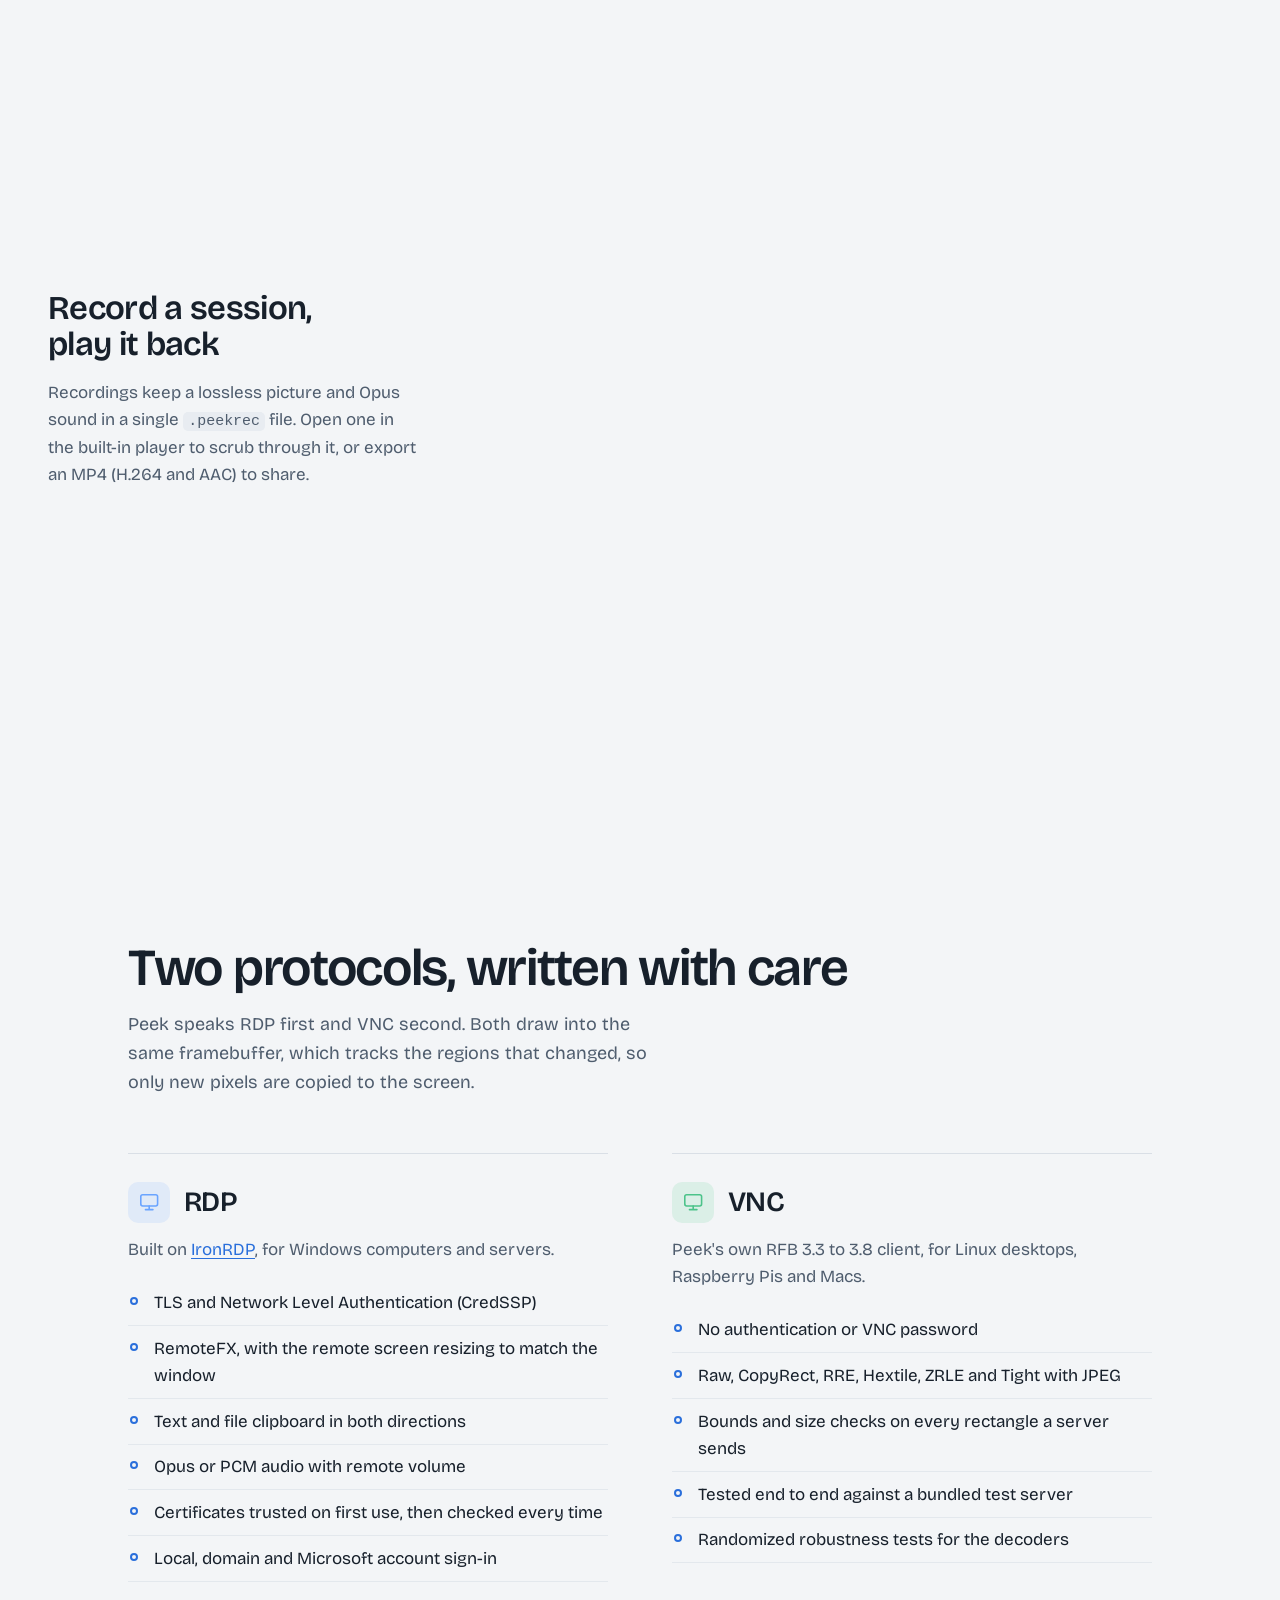
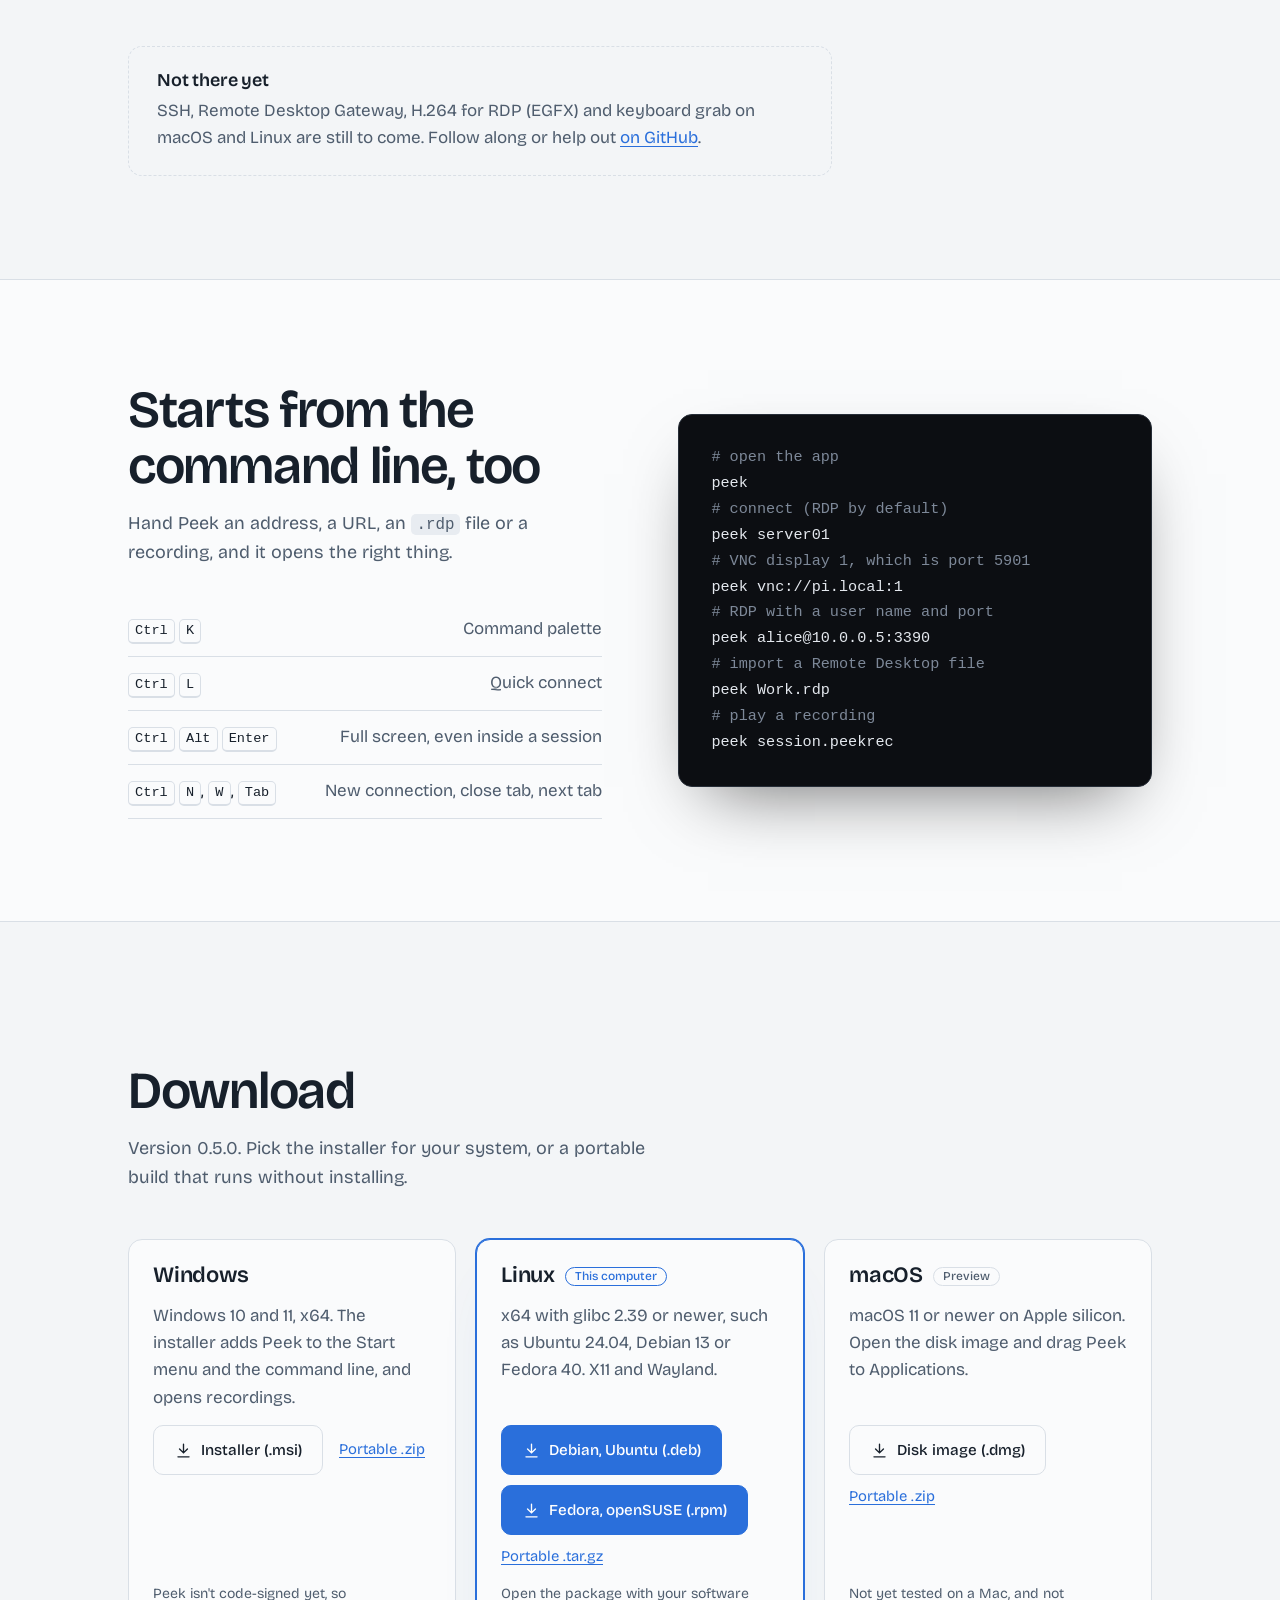
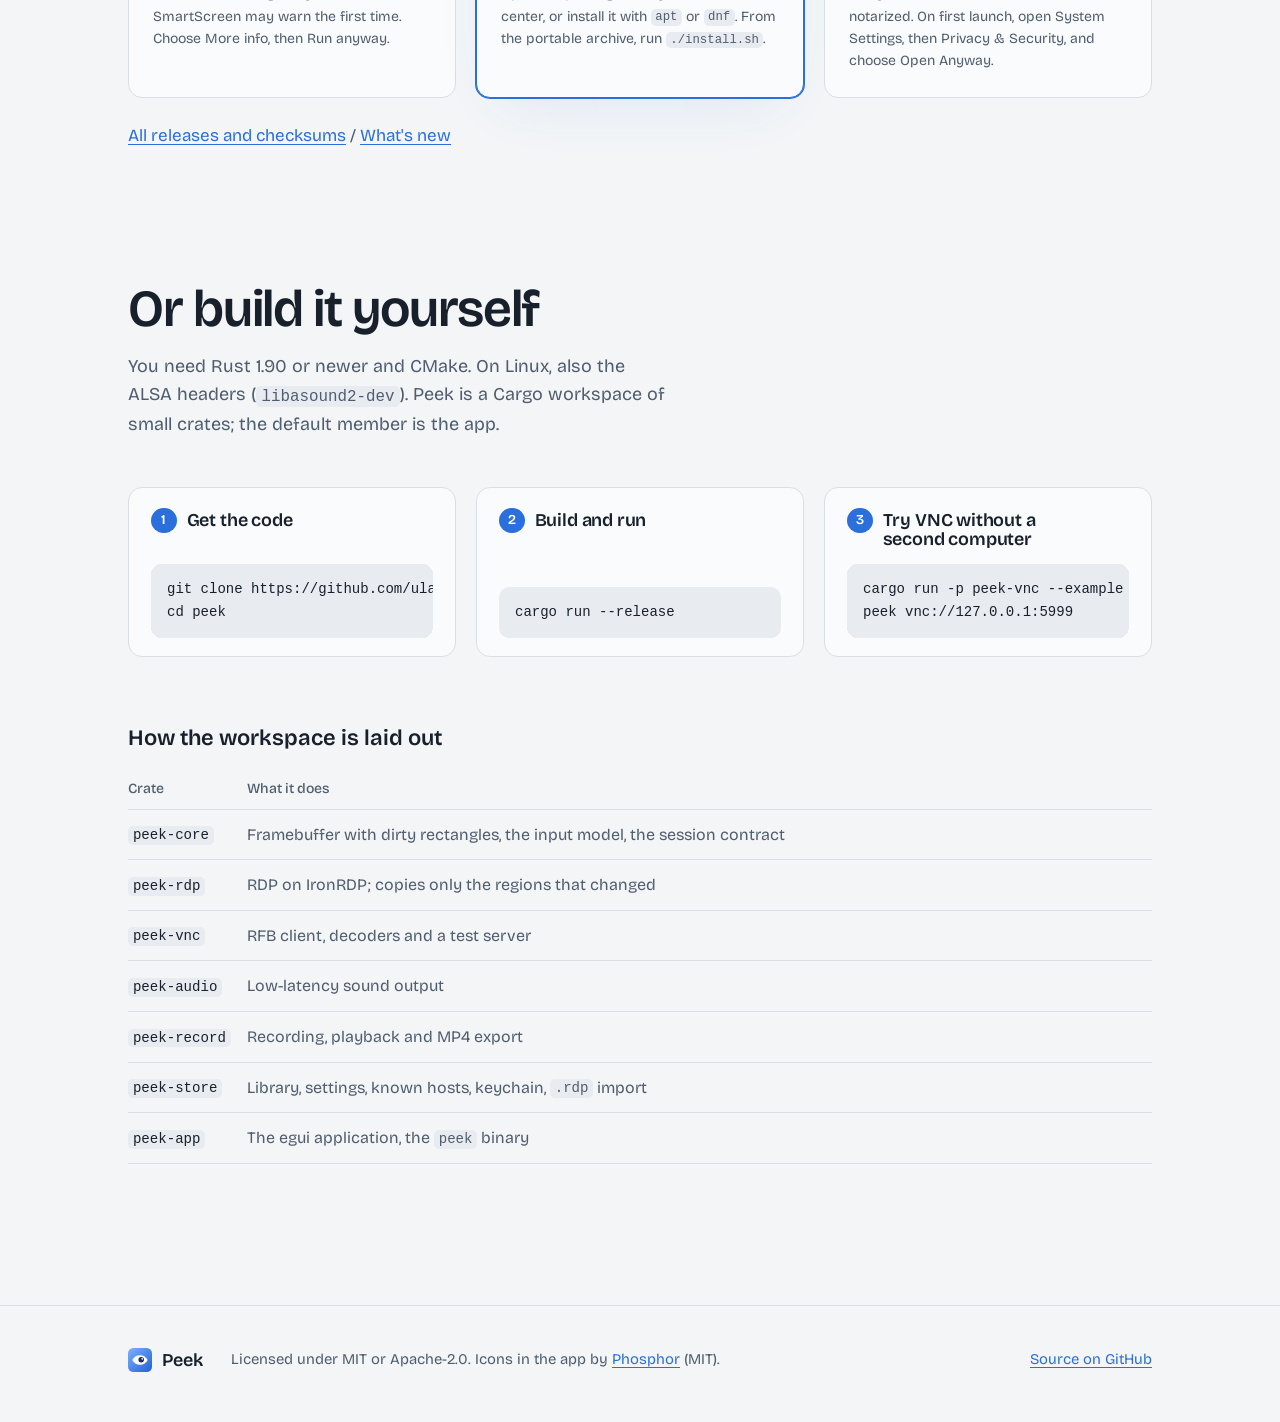
==== commit f412c83d: "release test" ====
--- a/site/index.html
+++ b/site/index.html
@@ -124,10 +124,10 @@
             <div class="rwin term">
               <div class="rbar"><i></i><i></i><i></i><span>~/peek</span></div>
               <pre><span class="p">$</span> cargo build --release
-<span class="g">   Compiling</span> peek-core v0.1.0
-<span class="g">   Compiling</span> peek-vnc v0.1.0
-<span class="g">   Compiling</span> peek-rdp v0.1.0
-<span class="g">   Compiling</span> peek-app v0.1.0
+<span class="g">   Compiling</span> peek-core v0.5.0
+<span class="g">   Compiling</span> peek-vnc v0.5.0
+<span class="g">   Compiling</span> peek-rdp v0.5.0
+<span class="g">   Compiling</span> peek-app v0.5.0
 <span class="g">    Finished</span> release in 41.2s
 <span class="p">$</span> <span class="cur"></span></pre>
             </div>
@@ -241,7 +241,7 @@
               <div class="rwin term">
                 <div class="rbar"><i></i><i></i><i></i><span>~/peek</span></div>
                 <pre><span class="p">$</span> cargo build --release
-<span class="g">   Compiling</span> peek-record v0.1.0
+<span class="g">   Compiling</span> peek-record v0.5.0
 <span class="g">    Finished</span> release in 12.8s
 <span class="p">$</span> ./peek session.peekrec</pre>
               </div>
@@ -364,7 +364,7 @@
 <section class="download" id="download" aria-labelledby="download-title">
   <div class="wrap">
     <h2 id="download-title" class="reveal">Download</h2>
-    <p class="sub reveal">Version 0.1.0. Pick the installer for your system, or a portable build that runs without installing.</p>
+    <p class="sub reveal">Version 0.5.0. Pick the installer for your system, or a portable build that runs without installing.</p>
     <ul class="dl">
       <li class="reveal" data-os="windows">
         <h3>Windows</h3>
